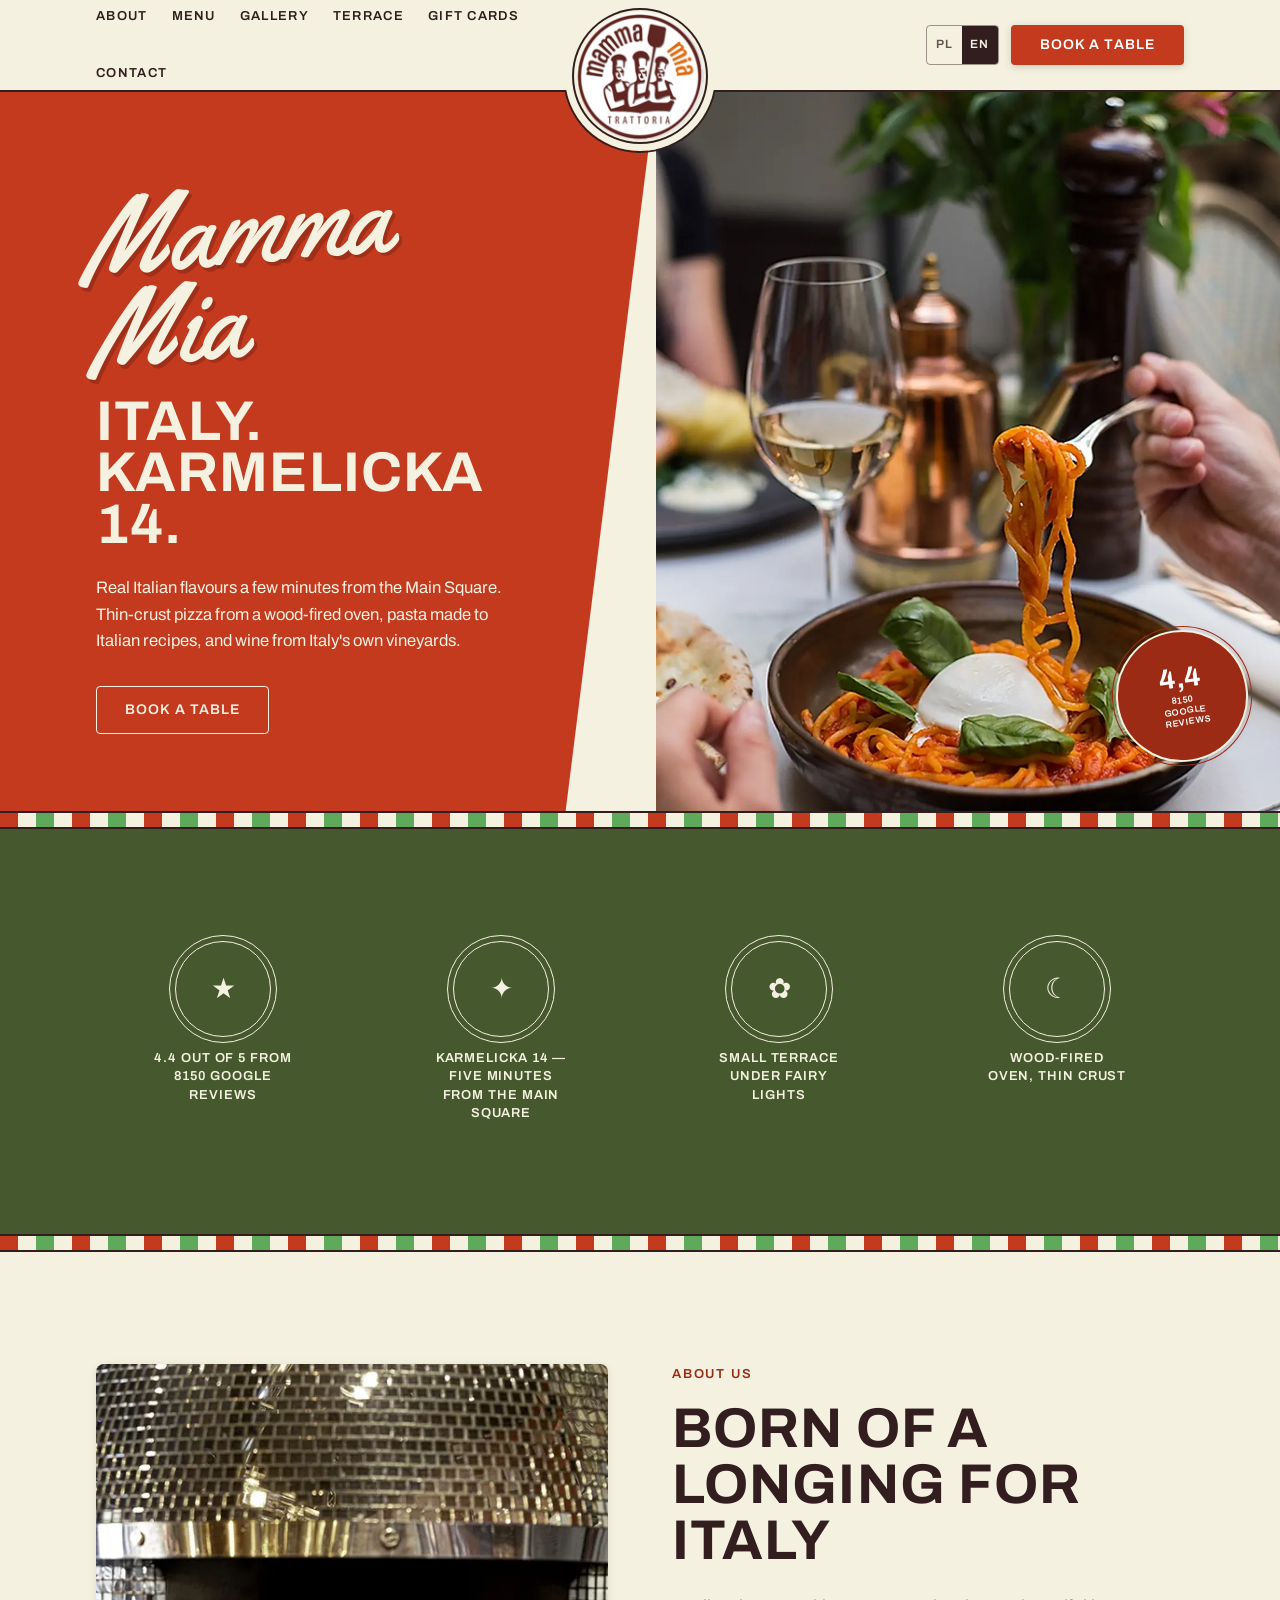
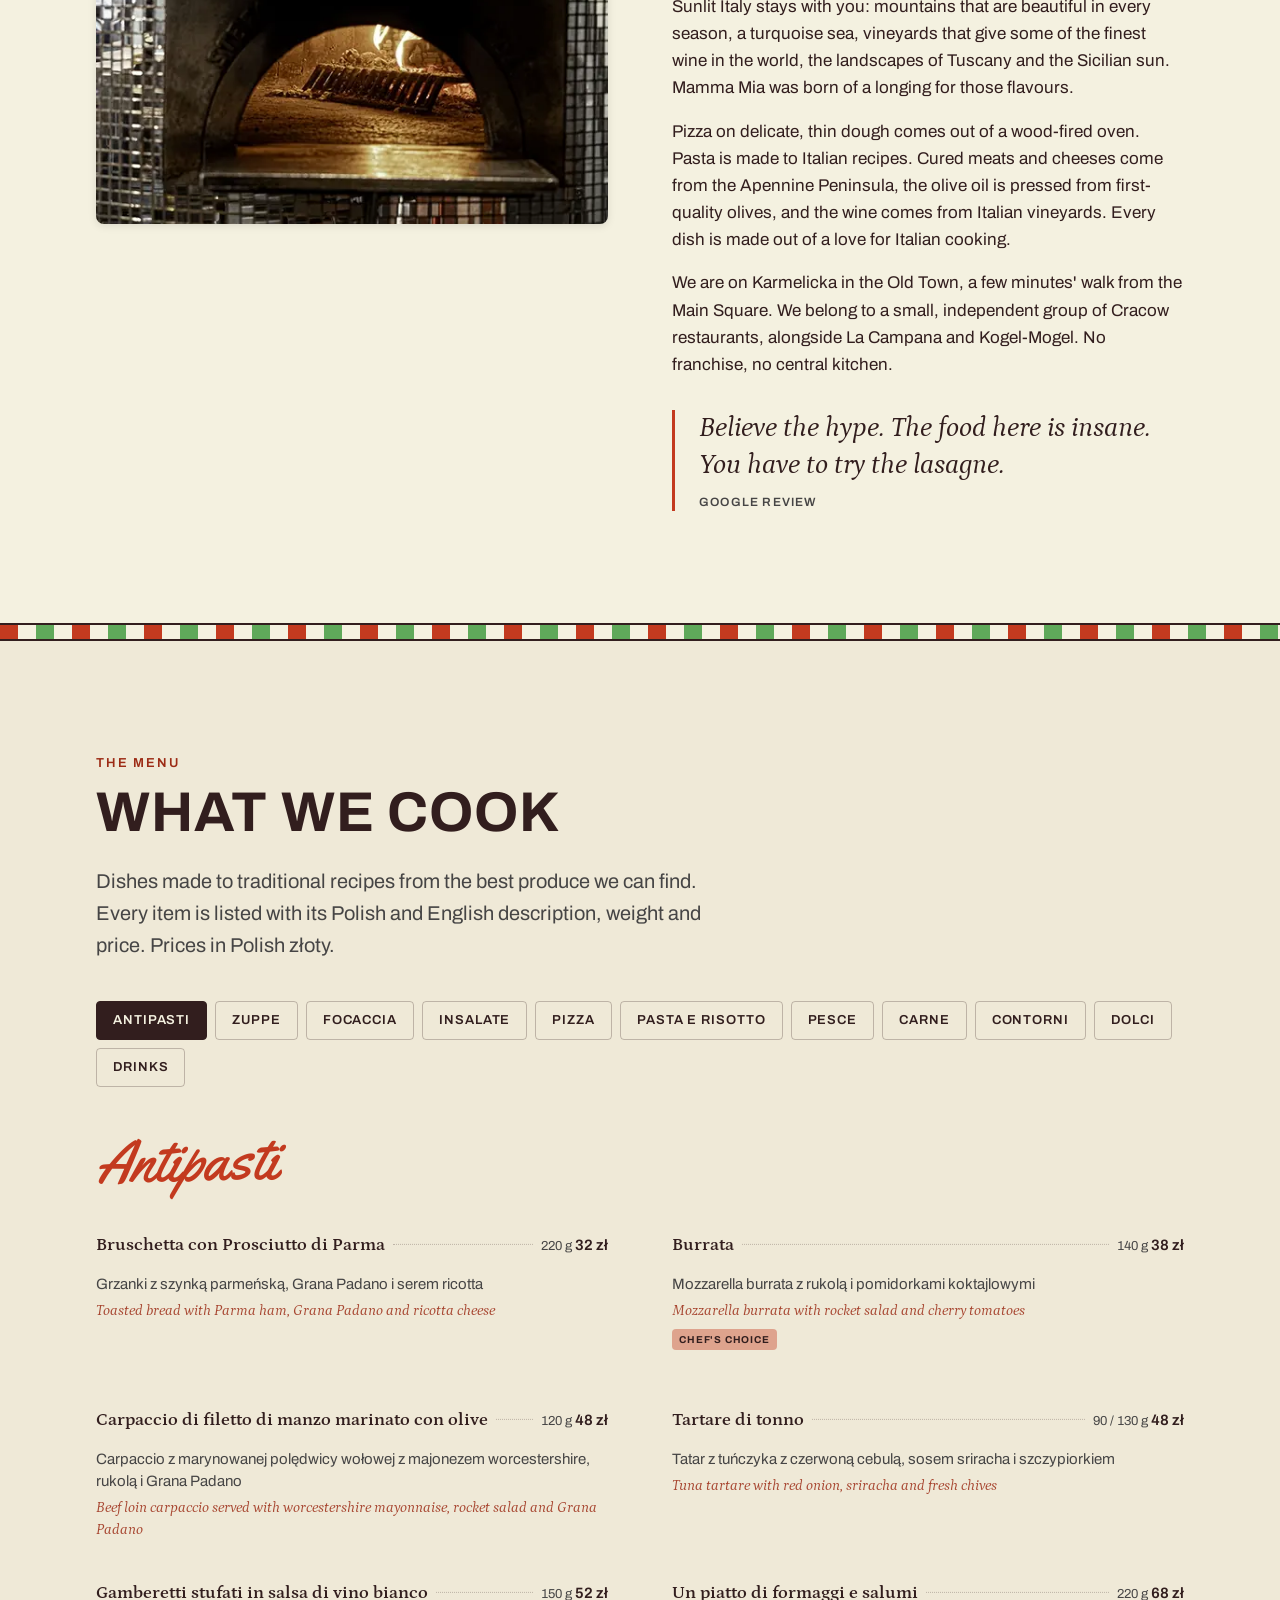
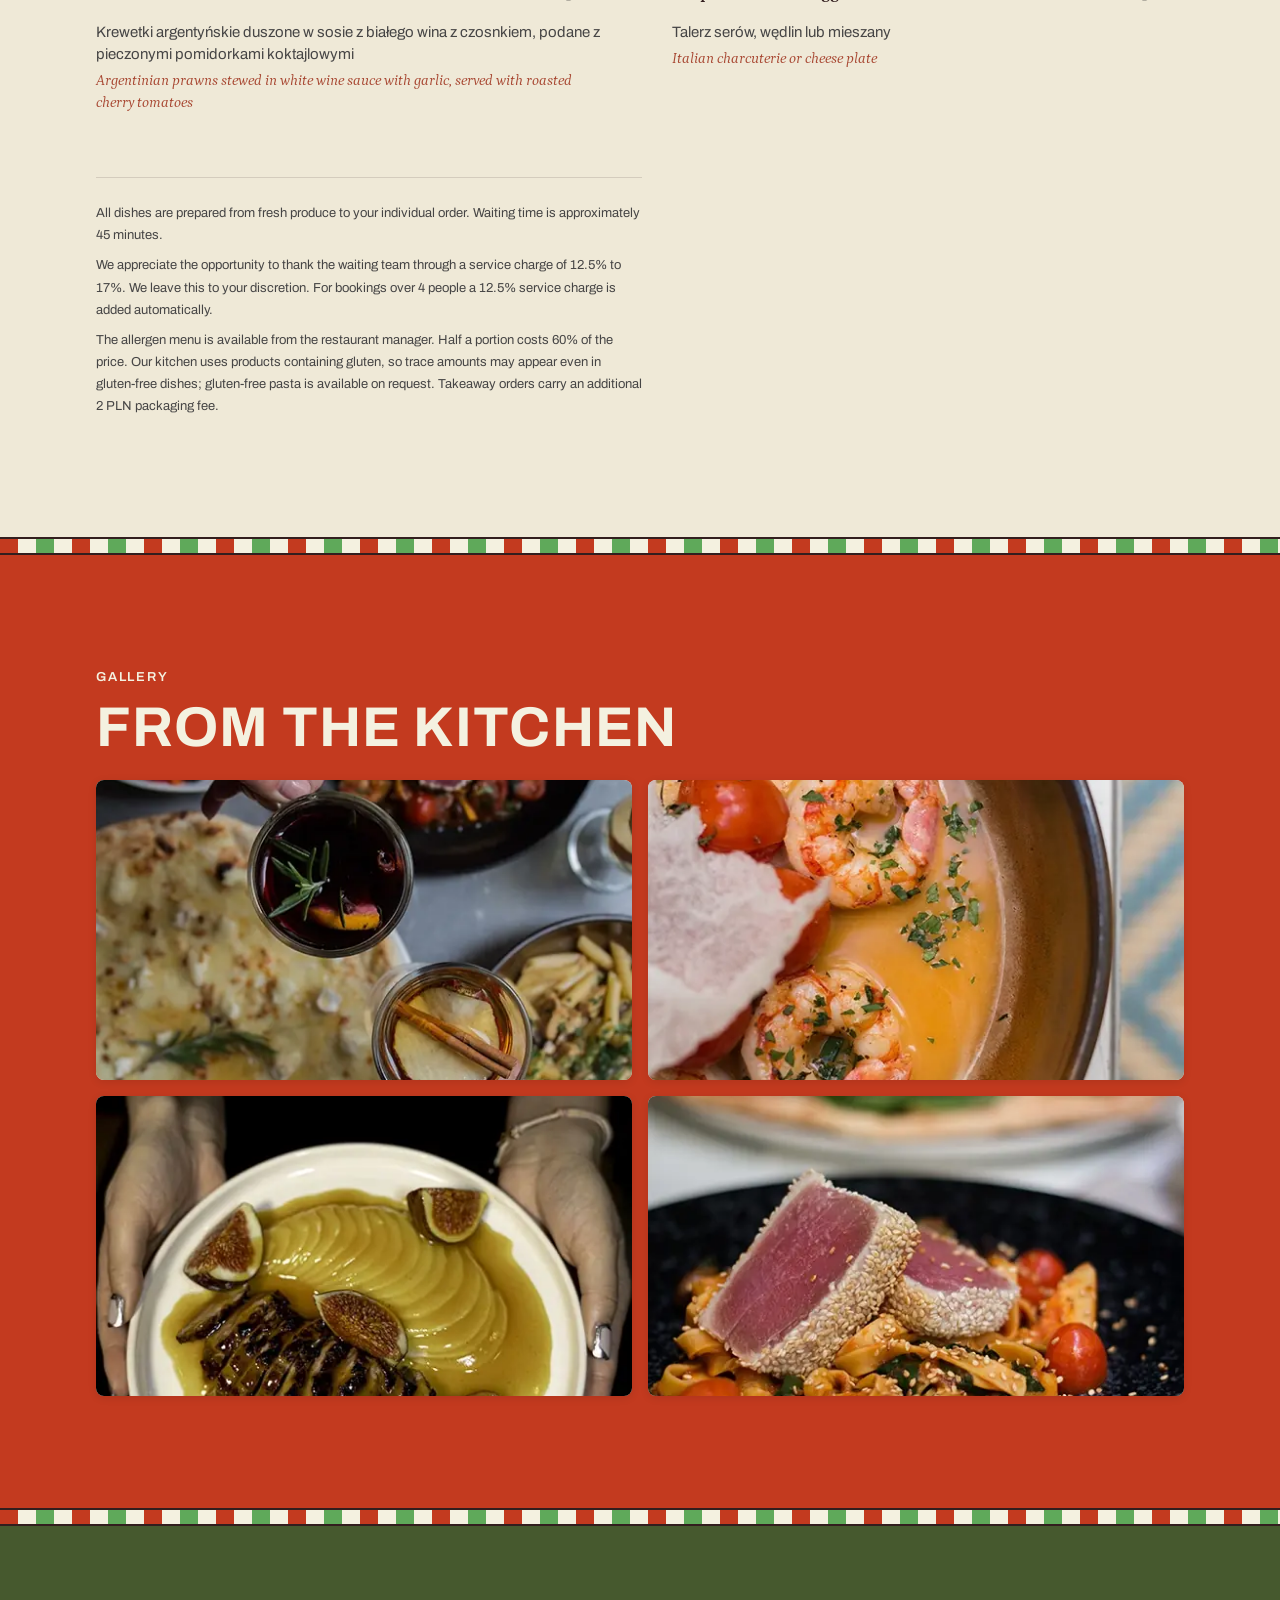
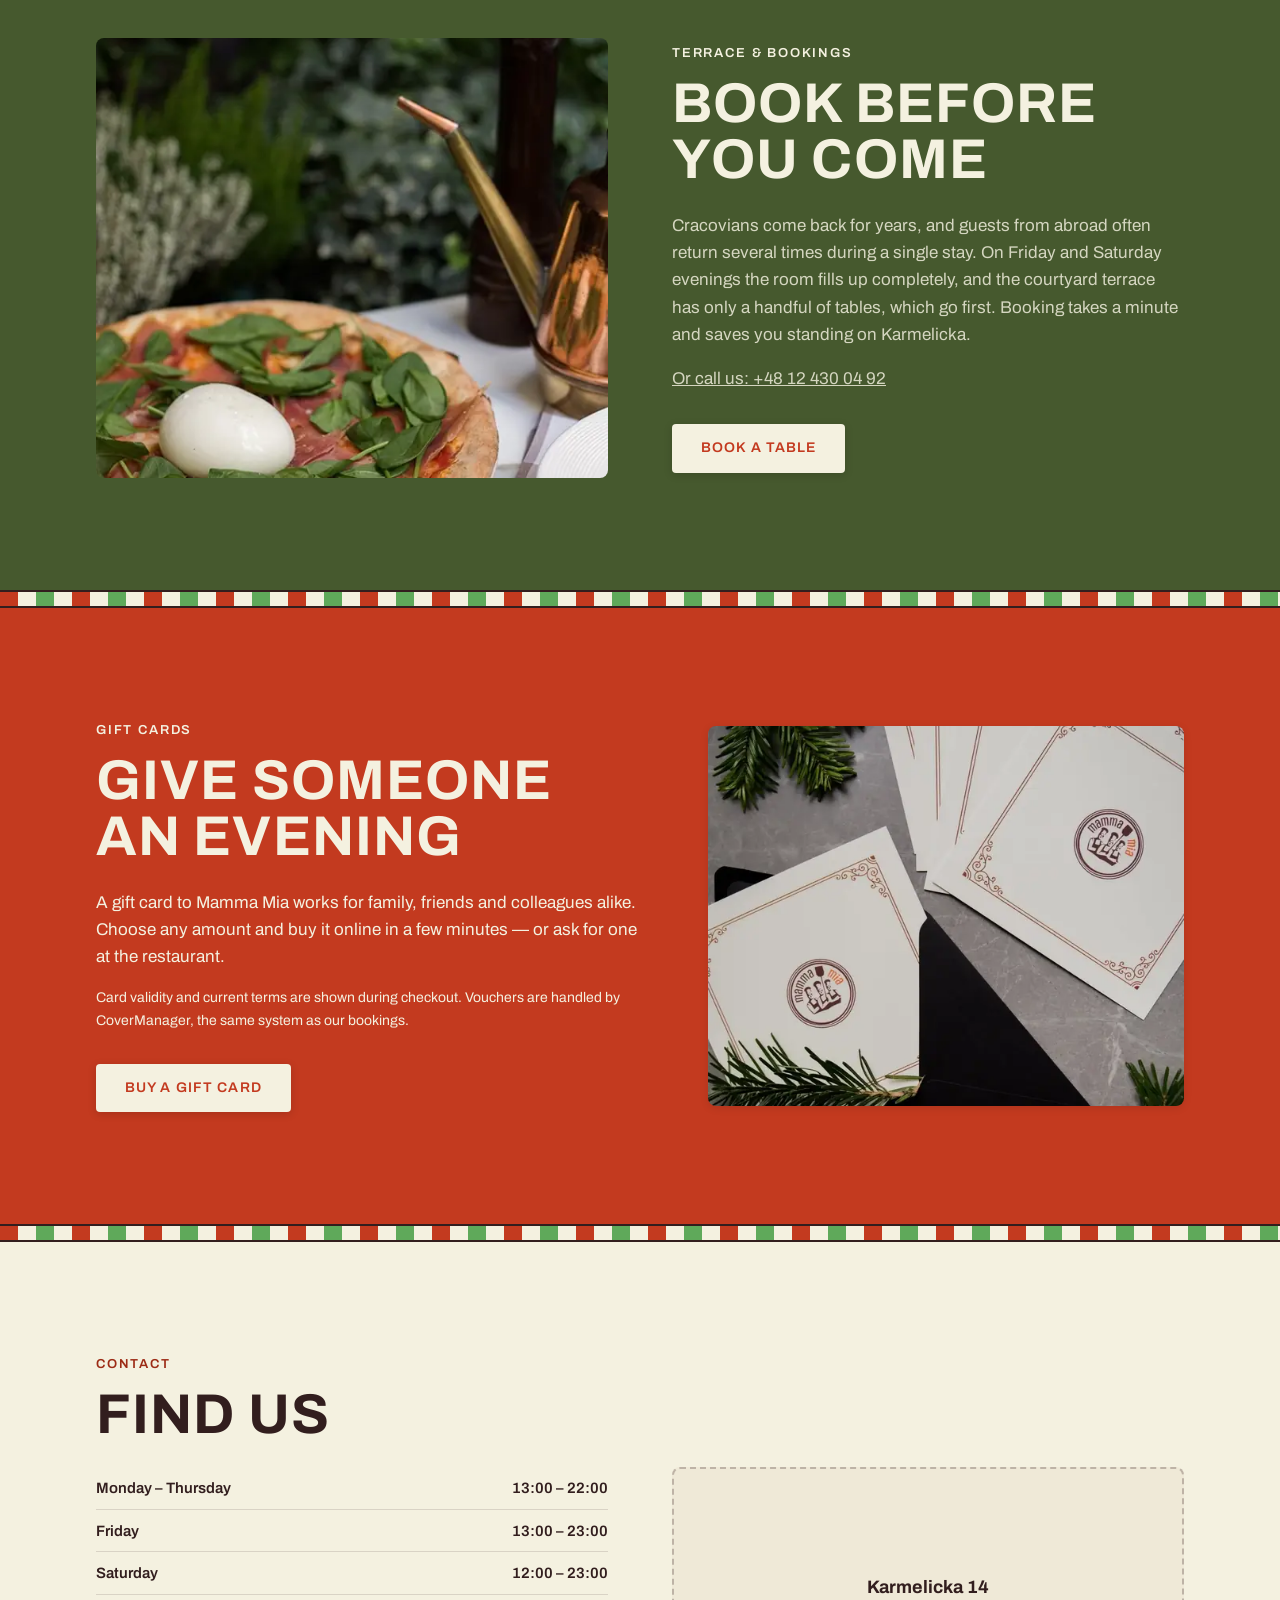
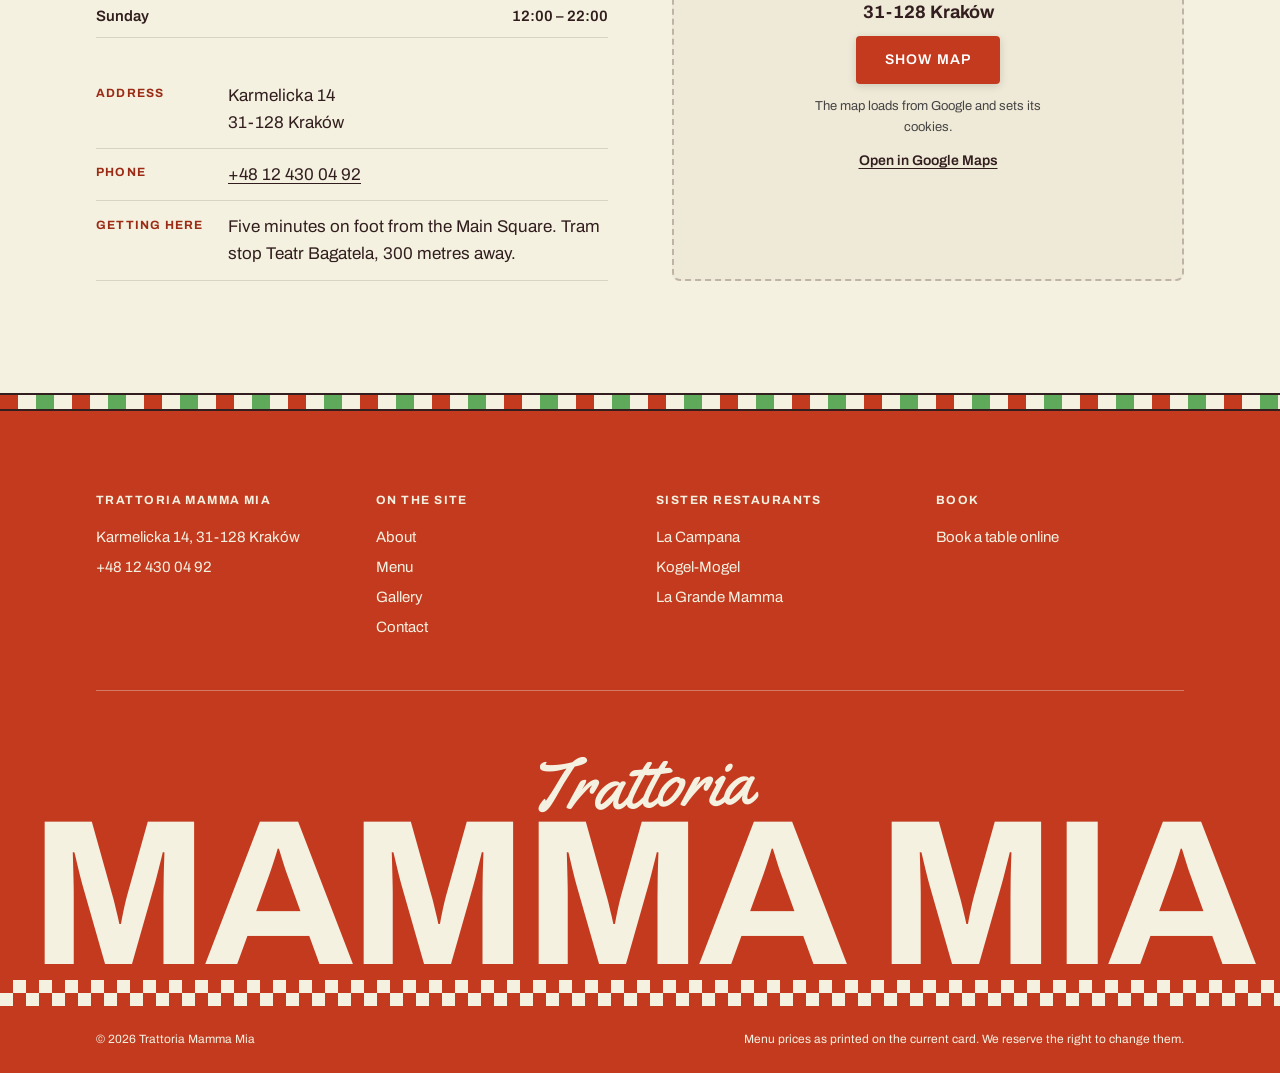
==== index.html @ 06d309ce "content: teksty o restauracji oparte na materiale klienta Klient dostarczył własny opis: tęsknota za" ====
<!DOCTYPE html>
<html lang="pl">
<head>
  <meta charset="UTF-8">
  <meta name="viewport" content="width=device-width, initial-scale=1.0">

  <title>Trattoria Mamma Mia — włoska restauracja i pizzeria, Karmelicka 14, Kraków</title>
  <!-- ==========================================================
       USUŃ PRZED WDROŻENIEM U KLIENTA
       Blokuje indeksowanie wersji demonstracyjnej. Robots.txt na
       GitHub Pages w podkatalogu jest ignorowany przez roboty, więc
       ten meta tag jest jedynym, co tu działa. Zostawiony na produkcji
       sprawi, że strona nie pojawi się w Google.
       ========================================================== -->
  <meta name="robots" content="noindex, nofollow">

  <meta name="description" content="Trattoria przy Karmelickiej 14 w Krakowie, kilka minut od Rynku. Pizza na cienkim cieście z pieca opalanego drewnem, makarony według włoskich receptur, wędliny i sery z Półwyspu Apenińskiego, wina z włoskich winnic. Menu z cenami, godziny otwarcia i rezerwacja online.">

  <meta property="og:type" content="restaurant">
  <meta property="og:title" content="Trattoria Mamma Mia — Karmelicka 14, Kraków">
  <meta property="og:description" content="Prawdziwe włoskie smaki przy Karmelickiej 14 w Krakowie. Pizza z pieca opalanego drewnem, makarony według włoskich receptur i wina z włoskich winnic.">
  <meta property="og:image" content="images/hero-stolik-1098.webp">

  <link rel="preload" as="image" href="images/hero-stolik.webp"
        imagesrcset="images/hero-stolik.webp 549w, images/hero-stolik-1098.webp 1098w"
        imagesizes="(min-width: 900px) 70vw, 100vw" fetchpriority="high">
  <meta property="og:locale" content="pl_PL">

  <link rel="icon" href="images/favicon.png" sizes="64x64">

  <!-- Kroje hostowane lokalnie (patrz sekcja 0 w style.css).
       Preload tylko dla tego, co widać od razu: Archivo niesie cały
       interfejs, Yellowtail skrypt „Mamma Mia" w hero. Petrona jest
       poniżej pierwszego ekranu, więc czeka na swoją kolej. -->
  <link rel="preload" as="font" type="font/woff2" href="fonts/archivo-wght-latin.woff2" crossorigin>
  <link rel="preload" as="font" type="font/woff2" href="fonts/archivo-wght-latin-ext.woff2" crossorigin>
  <link rel="preload" as="font" type="font/woff2" href="fonts/yellowtail-400-latin.woff2" crossorigin>

  <link rel="stylesheet" href="css/style.css?v=60">
  <script>document.documentElement.classList.add('js');</script>
</head>
<body>

  <a class="visually-hidden" href="#menu" data-en="Skip to menu">Przejdź do menu</a>
  <header class="site-header">
    <div class="container site-header__inner">

      <a class="site-header__brand" href="#gora">
        <img class="site-header__seal" src="images/logo.webp" alt="" width="264" height="264" fetchpriority="high">
        <span class="site-header__wordmark"><span class="site-header__trattoria">Trattoria</span> Mamma Mia</span>
      </a>

      <div class="site-header__lead">
        <button class="nav-toggle" type="button" aria-expanded="false" aria-controls="site-nav">
          <span class="nav-toggle__bars" aria-hidden="true"></span>
          <span class="nav-toggle__label" data-en="Menu">Nawigacja</span>
        </button>

        <nav class="site-nav" id="site-nav" aria-label="Nawigacja główna">
          <a href="#o-nas" data-en="About">O nas</a>
          <a href="#menu" data-en="Menu">Menu</a>
          <a href="#galeria" data-en="Gallery">Galeria</a>
          <a href="#taras" data-en="Terrace">Taras</a>
          <a href="#bony" data-en="Gift cards">Bony</a>
        <a href="#kontakt" data-en="Contact">Kontakt</a>
          <a class="site-nav__cta"
             href="https://www.covermanager.com/reservation/module_restaurant/restaurante-mammamia/polish"
             data-href-en="https://www.covermanager.com/reservation/module_restaurant/restaurante-mammamia/english"
             target="_blank" rel="noopener"
             data-en="Book a table">Rezerwuj stolik</a>
        </nav>

      </div>

      <span class="site-header__spacer" aria-hidden="true"></span>


      <div class="site-header__actions">
        <div class="lang-switch" role="group" aria-label="Wybór języka">
          <button type="button" data-lang="pl" aria-pressed="true">PL</button>
          <button type="button" data-lang="en" aria-pressed="false">EN</button>
        </div>
        <a class="button button--primary"
           id="rezerwacja-gora"
           href="https://www.covermanager.com/reservation/module_restaurant/restaurante-mammamia/polish"
           data-href-en="https://www.covermanager.com/reservation/module_restaurant/restaurante-mammamia/english"
           target="_blank" rel="noopener"
           data-en="Book a table">Rezerwuj stolik</a>
      </div>

    </div>
  </header>

  <main id="gora">

    <section class="hero">

      <div class="hero__wedge">
        <p class="hero__script" aria-hidden="true">Mamma Mia</p>

        <h1 class="display hero__title">
          <span data-en="Italy.">Włochy.</span>
          <span class="hero__line-2">Karmelicka 14.</span>
        </h1>

        <p class="hero__lead" data-en="Real Italian flavours a few minutes from the Main Square. Thin-crust pizza from a wood-fired oven, pasta made to Italian recipes, and wine from Italy&#x27;s own vineyards.">
          Prawdziwe włoskie smaki kilka minut od Rynku. Pizza na cienkim cieście z pieca opalanego
          drewnem, makarony według włoskich receptur i wina z malowniczych włoskich winnic.
        </p>

        <p style="margin:0">
          <a class="button button--ghost"
             href="https://www.covermanager.com/reservation/module_restaurant/restaurante-mammamia/polish"
             data-href-en="https://www.covermanager.com/reservation/module_restaurant/restaurante-mammamia/english"
             target="_blank" rel="noopener"
             data-en="Book a table">Rezerwuj stolik</a>
        </p>
      </div>

      <figure class="hero__photo">

        <!-- Kontener bohatera jest niemal pionowy, więc siedział tu wcześniej
             kadr 3:1 rozciągany przez object-fit o ponad 25%. Teraz stoi tu
             zdjęcie pionowe 549x823, którego proporcje pasują do ramki —
             przeglądarka je pomniejsza, a nie powiększa, i dlatego jest ostre.
             Wariant 1098 px (Lanczos + wyostrzenie) obsługuje ekrany gęste. -->
        <img src="images/hero-stolik.webp"
             srcset="images/hero-stolik.webp 549w, images/hero-stolik-1098.webp 1098w"
             sizes="(min-width: 900px) 70vw, 100vw"
             alt="Stolik w Trattorii Mamma Mia — makaron z burratą, kieliszek wina, miedziany dzbanek i kwiaty"
             width="1098" height="1646" fetchpriority="high">

        <p class="sticker">
          <span class="sticker__score">4,4</span>
          <span class="sticker__label" data-en="8150 Google reviews">8150 opinii Google</span>
        </p>
      </figure>

    </section>

    <div class="stripe-band" aria-hidden="true"></div>

    <section class="section section--olive">
      <div class="container">
        <ul class="stamps">
          <li class="stamp">
            <span class="stamp__ring" aria-hidden="true">★</span>
            <span class="stamp__text" data-en="4.4 out of 5 from 8150 Google reviews">4,4 na 5 z 8150 opinii Google</span>
          </li>
          <li class="stamp">
            <span class="stamp__ring" aria-hidden="true">✦</span>
            <span class="stamp__text" data-en="Karmelicka 14 — five minutes from the Main Square">Karmelicka 14 — pięć minut od Rynku</span>
          </li>
          <li class="stamp">
            <span class="stamp__ring" aria-hidden="true">✿</span>
            <span class="stamp__text" data-en="Small terrace under fairy lights">Mały taras pod lampkami</span>
          </li>
          <li class="stamp">
            <span class="stamp__ring" aria-hidden="true">☾</span>
            <span class="stamp__text" data-en="Wood-fired oven, thin crust">Piec opalany drewnem, cienkie ciasto</span>
          </li>
        </ul>
      </div>
    </section>

    <div class="stripe-band" aria-hidden="true"></div>

    <section class="section" id="o-nas">
      <div class="container about__grid">

        <div class="about__media">
          <img src="images/piec.webp"
               alt="Wyłożony mozaiką piec opalany drewnem, z ogniem widocznym w palenisku"
               width="549" height="823" loading="lazy">
        </div>

        <div class="about__body">
          <p class="section__eyebrow" data-en="About us">O nas</p>
          <h2 class="section__title" data-en="Born of a longing for Italy">Z tęsknoty za Włochami</h2>

          <p data-en="Sunlit Italy stays with you: mountains that are beautiful in every season, a turquoise sea, vineyards that give some of the finest wine in the world, the landscapes of Tuscany and the Sicilian sun. Mamma Mia was born of a longing for those flavours.">
            Słoneczna Italia zostaje w pamięci na długo: góry piękne o każdej porze roku,
            turkusowe morze, winnice dające jedne z najdoskonalszych win na świecie, krajobrazy
            Toskanii i słońce Sycylii. Z tęsknoty za tamtymi smakami zrodziła się Mamma Mia.
          </p>

          <p data-en="Pizza on delicate, thin dough comes out of a wood-fired oven. Pasta is made to Italian recipes. Cured meats and cheeses come from the Apennine Peninsula, the olive oil is pressed from first-quality olives, and the wine comes from Italian vineyards. Every dish is made out of a love for Italian cooking.">
            Pizza na delikatnym, cienkim cieście wychodzi z pieca opalanego drewnem. Makarony
            robimy według włoskich receptur. Wędliny i sery sprowadzamy z Półwyspu Apenińskiego,
            oliwę tłoczymy z oliwek pierwszej jakości, a wina pochodzą z włoskich winnic.
            Każde danie powstaje z pasji i miłości do włoskiej kuchni.
          </p>

          <p data-en="We are on Karmelicka in the Old Town, a few minutes&#x27; walk from the Main Square. We belong to a small, independent group of Cracow restaurants, alongside La Campana and Kogel-Mogel. No franchise, no central kitchen.">
            Stoimy przy Karmelickiej, na Starym Mieście, kilka minut spacerem od Rynku. Należymy
            do małej, niezależnej krakowskiej grupy restauracji — obok La Campany i Kogla-Mogla.
            Bez franczyzy i bez kuchni centralnej.
          </p>

          <blockquote class="pull-quote" data-only="pl">
            Przepyszna pizza – idealne ciasto, składniki bardzo dobrej jakości
            i fajnie skomponowane połączenia smaków.
            <footer>Opinia w Google</footer>
          </blockquote>

          <blockquote class="pull-quote" data-only="en" lang="en">
            Believe the hype. The food here is insane. You have to try the lasagne.
            <footer>Google review</footer>
          </blockquote>
        </div>

      </div>
    </section>

    <div class="stripe-band" aria-hidden="true"></div>

    <section class="section section--alt" id="menu">
      <div class="container">

        <p class="section__eyebrow" data-en="The menu">Karta</p>
        <h2 class="section__title" data-en="What we cook">Co gotujemy</h2>
        <p class="lead" style="margin-bottom:2.5rem" data-en="Dishes made to traditional recipes from the best produce we can find. Every item is listed with its Polish and English description, weight and price. Prices in Polish złoty.">
          Dania przyrządzamy według tradycyjnych przepisów, z produktów najwyższej jakości.
          Każda pozycja z opisem po polsku i angielsku, gramaturą i ceną. Ceny w złotych.
        </p>

        <ul class="menu__tabs" role="tablist">
          <li role="presentation"><button class="menu__tab" type="button" role="tab" id="tab-antipasti" aria-controls="panel-antipasti" aria-selected="false">Antipasti</button></li>
          <li role="presentation"><button class="menu__tab" type="button" role="tab" id="tab-zuppe" aria-controls="panel-zuppe" aria-selected="false">Zuppe</button></li>
          <li role="presentation"><button class="menu__tab" type="button" role="tab" id="tab-focaccia" aria-controls="panel-focaccia" aria-selected="false">Focaccia</button></li>
          <li role="presentation"><button class="menu__tab" type="button" role="tab" id="tab-insalate" aria-controls="panel-insalate" aria-selected="false">Insalate</button></li>
          <li role="presentation"><button class="menu__tab" type="button" role="tab" id="tab-pizza" aria-controls="panel-pizza" aria-selected="false">Pizza</button></li>
          <li role="presentation"><button class="menu__tab" type="button" role="tab" id="tab-pasta" aria-controls="panel-pasta" aria-selected="false">Pasta e risotto</button></li>
          <li role="presentation"><button class="menu__tab" type="button" role="tab" id="tab-pesce" aria-controls="panel-pesce" aria-selected="false">Pesce</button></li>
          <li role="presentation"><button class="menu__tab" type="button" role="tab" id="tab-carne" aria-controls="panel-carne" aria-selected="false">Carne</button></li>
          <li role="presentation"><button class="menu__tab" type="button" role="tab" id="tab-contorni" aria-controls="panel-contorni" aria-selected="false">Contorni</button></li>
          <li role="presentation"><button class="menu__tab" type="button" role="tab" id="tab-dolci" aria-controls="panel-dolci" aria-selected="false">Dolci</button></li>
          <li role="presentation"><button class="menu__tab" type="button" role="tab" id="tab-napoje" aria-controls="panel-napoje" aria-selected="false" data-en="Drinks">Napoje</button></li>
        </ul>
        <section class="menu__panel" id="panel-antipasti" role="tabpanel" aria-labelledby="tab-antipasti">
          <h3 class="menu__panel-title">Antipasti</h3>
          <ul class="dishes">
            <li class="dish">
              <p class="dish__head">
                <span class="dish__name">Bruschetta con Prosciutto di Parma</span>
                <span class="dish__leader" aria-hidden="true"></span>
                <span class="dish__meta"><span class="dish__weight">220 g</span> 32 zł</span>
              </p>
              <p class="dish__desc">Grzanki z szynką parmeńską, Grana Padano i serem ricotta</p>
              <p class="dish__desc dish__desc--en" lang="en">Toasted bread with Parma ham, Grana Padano and ricotta cheese</p>
            </li>
            <li class="dish">
              <p class="dish__head">
                <span class="dish__name">Burrata</span>
                <span class="dish__leader" aria-hidden="true"></span>
                <span class="dish__meta"><span class="dish__weight">140 g</span> 38 zł</span>
              </p>
              <p class="dish__desc">Mozzarella burrata z rukolą i pomidorkami koktajlowymi</p>
              <p class="dish__desc dish__desc--en" lang="en">Mozzarella burrata with rocket salad and cherry tomatoes</p>
               <p class="dish__tags"><span class="tag tag--chef" data-en="Chef&#x27;s choice">Polecane przez szefa</span></p>
            </li>
            <li class="dish">
              <p class="dish__head">
                <span class="dish__name">Carpaccio di filetto di manzo marinato con olive</span>
                <span class="dish__leader" aria-hidden="true"></span>
                <span class="dish__meta"><span class="dish__weight">120 g</span> 48 zł</span>
              </p>
              <p class="dish__desc">Carpaccio z marynowanej polędwicy wołowej z majonezem worcestershire, rukolą i Grana Padano</p>
              <p class="dish__desc dish__desc--en" lang="en">Beef loin carpaccio served with worcestershire mayonnaise, rocket salad and Grana Padano</p>
            </li>
            <li class="dish">
              <p class="dish__head">
                <span class="dish__name">Tartare di tonno</span>
                <span class="dish__leader" aria-hidden="true"></span>
                <span class="dish__meta"><span class="dish__weight">90 / 130 g</span> 48 zł</span>
              </p>
              <p class="dish__desc">Tatar z tuńczyka z czerwoną cebulą, sosem sriracha i szczypiorkiem</p>
              <p class="dish__desc dish__desc--en" lang="en">Tuna tartare with red onion, sriracha and fresh chives</p>
            </li>
            <li class="dish">
              <p class="dish__head">
                <span class="dish__name">Gamberetti stufati in salsa di vino bianco</span>
                <span class="dish__leader" aria-hidden="true"></span>
                <span class="dish__meta"><span class="dish__weight">150 g</span> 52 zł</span>
              </p>
              <p class="dish__desc">Krewetki argentyńskie duszone w sosie z białego wina z czosnkiem, podane z pieczonymi pomidorkami koktajlowymi</p>
              <p class="dish__desc dish__desc--en" lang="en">Argentinian prawns stewed in white wine sauce with garlic, served with roasted cherry tomatoes</p>
            </li>
            <li class="dish">
              <p class="dish__head">
                <span class="dish__name">Un piatto di formaggi e salumi</span>
                <span class="dish__leader" aria-hidden="true"></span>
                <span class="dish__meta"><span class="dish__weight">220 g</span> 68 zł</span>
              </p>
              <p class="dish__desc">Talerz serów, wędlin lub mieszany</p>
              <p class="dish__desc dish__desc--en" lang="en">Italian charcuterie or cheese plate</p>
            </li>
          </ul>
        </section>
        <section class="menu__panel" id="panel-zuppe" role="tabpanel" aria-labelledby="tab-zuppe">
          <h3 class="menu__panel-title">Zuppe</h3>
          <ul class="dishes">
            <li class="dish">
              <p class="dish__head">
                <span class="dish__name">Krem pomidorowy</span>
                <span class="dish__leader" aria-hidden="true"></span>
                <span class="dish__meta"><span class="dish__weight">250 g</span> 26 zł</span>
              </p>
              <p class="dish__desc">Krem pomidorowo-paprykowy z mozzarellą i pesto bazyliowym</p>
              <p class="dish__desc dish__desc--en" lang="en">Tomato and bell pepper cream soup with mozzarella and basil pesto</p>
               <p class="dish__tags"><span class="tag" data-en="Vegetarian">Wegetariańskie</span></p>
            </li>
            <li class="dish">
              <p class="dish__head">
                <span class="dish__name">Zuppa di zucca</span>
                <span class="dish__leader" aria-hidden="true"></span>
                <span class="dish__meta"><span class="dish__weight">250 g</span> 26 zł</span>
              </p>
              <p class="dish__desc">Zupa dyniowa, płatki migdałów</p>
              <p class="dish__desc dish__desc--en" lang="en">Pumpkin soup, almond flakes</p>
               <p class="dish__tags"><span class="tag" data-en="Vegetarian">Wegetariańskie</span></p>
            </li>
          </ul>
        </section>
        <section class="menu__panel" id="panel-focaccia" role="tabpanel" aria-labelledby="tab-focaccia">
          <h3 class="menu__panel-title">Focaccia</h3>
          <ul class="dishes">
            <li class="dish">
              <p class="dish__head">
                <span class="dish__name">Focaccia con rosmarino</span>
                <span class="dish__leader" aria-hidden="true"></span>
                <span class="dish__meta"><span class="dish__weight">130 g</span> 26 zł</span>
              </p>
              <p class="dish__desc">Podpłomyk z rozmarynem</p>
              <p class="dish__desc dish__desc--en" lang="en">Focaccia with rosemary</p>
               <p class="dish__tags"><span class="tag" data-en="Vegetarian">Wegetariańskie</span></p>
            </li>
            <li class="dish">
              <p class="dish__head">
                <span class="dish__name">Focaccia con aglio</span>
                <span class="dish__leader" aria-hidden="true"></span>
                <span class="dish__meta"><span class="dish__weight">130 g</span> 26 zł</span>
              </p>
              <p class="dish__desc">Podpłomyk z czosnkiem</p>
              <p class="dish__desc dish__desc--en" lang="en">Focaccia with garlic</p>
               <p class="dish__tags"><span class="tag" data-en="Vegetarian">Wegetariańskie</span></p>
            </li>
            <li class="dish">
              <p class="dish__head">
                <span class="dish__name">Sosy</span>
                <span class="dish__leader" aria-hidden="true"></span>
              </p>
              <p class="dish__desc">Czosnkowy, pomidorowy</p>
              <p class="dish__desc dish__desc--en" lang="en">Garlic, tomato</p>
            </li>
          </ul>
        </section>
        <section class="menu__panel" id="panel-insalate" role="tabpanel" aria-labelledby="tab-insalate">
          <h3 class="menu__panel-title">Insalate</h3>
          <ul class="dishes">
            <li class="dish">
              <p class="dish__head">
                <span class="dish__name">Insalata di pollo</span>
                <span class="dish__leader" aria-hidden="true"></span>
                <span class="dish__meta"><span class="dish__weight">360 g</span> 48 zł</span>
              </p>
              <p class="dish__desc">Kompozycja sałat, pierś z kurczaka pieczona w przyprawach, pomidorki koktajlowe, rukola, pomidory, ogórek, migdały</p>
              <p class="dish__desc dish__desc--en" lang="en">Salad composition, chicken breast baked in herbs, cherry tomatoes, rocket salad, tomatoes, cucumber, almond flakes</p>
            </li>
            <li class="dish">
              <p class="dish__head">
                <span class="dish__name">Insalata di formaggio di capra</span>
                <span class="dish__leader" aria-hidden="true"></span>
                <span class="dish__meta"><span class="dish__weight">320 g</span> 48 zł</span>
              </p>
              <p class="dish__desc">Grillowany kozi ser, sałata rzymska, orzechy włoskie, gruszka, winogrona</p>
              <p class="dish__desc dish__desc--en" lang="en">Grilled goat cheese, romaine lettuce, walnuts, pear, grapes</p>
               <p class="dish__tags"><span class="tag" data-en="Vegetarian">Wegetariańskie</span></p>
            </li>
          </ul>
        </section>
        <section class="menu__panel" id="panel-pizza" role="tabpanel" aria-labelledby="tab-pizza">
          <h3 class="menu__panel-title">Pizza</h3>
          <ul class="dishes">
            <li class="dish">
              <p class="dish__head">
                <span class="dish__name">Margherita</span>
                <span class="dish__leader" aria-hidden="true"></span>
                <span class="dish__meta"><span class="dish__weight">300 g</span> 38 zł</span>
              </p>
              <p class="dish__desc">Sos pomidorowy, mozzarella Fior di Latte</p>
              <p class="dish__desc dish__desc--en" lang="en">Tomato sauce, mozzarella Fior di Latte</p>
               <p class="dish__tags"><span class="tag" data-en="Vegetarian">Wegetariańskie</span></p>
            </li>
            <li class="dish">
              <p class="dish__head">
                <span class="dish__name">Capricciosa</span>
                <span class="dish__leader" aria-hidden="true"></span>
                <span class="dish__meta"><span class="dish__weight">420 g</span> 42 zł</span>
              </p>
              <p class="dish__desc">Sos pomidorowy, mozzarella Fior di Latte, szynka Cotto, pieczarki portobello</p>
              <p class="dish__desc dish__desc--en" lang="en">Tomato sauce, mozzarella Fior di Latte, Cotto ham, portobello mushrooms</p>
            </li>
            <li class="dish">
              <p class="dish__head">
                <span class="dish__name">Zucca</span>
                <span class="dish__leader" aria-hidden="true"></span>
                <span class="dish__meta"><span class="dish__weight">250 g</span> 46 zł</span>
              </p>
              <p class="dish__desc">Sos pomidorowy, Fior di Latte, ricotta, salsiccia, pieczona dynia, rukola, pestki dyni</p>
              <p class="dish__desc dish__desc--en" lang="en">Tomato sauce, Fior di Latte, ricotta, salsiccia, roasted pumpkin, arugula, pumpkin seeds</p>
               <p class="dish__tags"><span class="tag tag--chef" data-en="Chef&#x27;s choice">Polecane przez szefa</span></p>
            </li>
            <li class="dish">
              <p class="dish__head">
                <span class="dish__name">Spinaci</span>
                <span class="dish__leader" aria-hidden="true"></span>
                <span class="dish__meta"><span class="dish__weight">400 g</span> 42 zł</span>
              </p>
              <p class="dish__desc">Sos pomidorowy, mozzarella Fior di Latte, szpinak, czosnek, ricotta</p>
              <p class="dish__desc dish__desc--en" lang="en">Tomato sauce, mozzarella Fior di Latte, spinach, garlic, ricotta</p>
               <p class="dish__tags"><span class="tag" data-en="Vegetarian">Wegetariańskie</span></p>
            </li>
            <li class="dish">
              <p class="dish__head">
                <span class="dish__name">Salame</span>
                <span class="dish__leader" aria-hidden="true"></span>
                <span class="dish__meta"><span class="dish__weight">390 g</span> 44 zł</span>
              </p>
              <p class="dish__desc">Sos pomidorowy, mozzarella Fior di Latte, salami Napoli, oliwki zielone</p>
              <p class="dish__desc dish__desc--en" lang="en">Tomato sauce, mozzarella Fior di Latte, salami Napoli, green olives</p>
            </li>
            <li class="dish">
              <p class="dish__head">
                <span class="dish__name">Salame piccante</span>
                <span class="dish__leader" aria-hidden="true"></span>
                <span class="dish__meta"><span class="dish__weight">410 g</span> 44 zł</span>
              </p>
              <p class="dish__desc">Sos pomidorowy, mozzarella Fior di Latte, salami spianate, grillowane warzywa: papryka, cukinia, bakłażan, czerwona cebula</p>
              <p class="dish__desc dish__desc--en" lang="en">Tomato sauce, mozzarella Fior di Latte, salami spianate, grilled vegetables: pepper, zucchini, eggplant, red onion</p>
               <p class="dish__tags"><span class="tag tag--chef" data-en="Chef&#x27;s choice">Polecane przez szefa</span><span class="tag tag--spicy" data-en="Spicy">Pikantne</span></p>
            </li>
            <li class="dish">
              <p class="dish__head">
                <span class="dish__name">Quattro Formaggi</span>
                <span class="dish__leader" aria-hidden="true"></span>
                <span class="dish__meta"><span class="dish__weight">350 g</span> 44 zł</span>
              </p>
              <p class="dish__desc">Mozzarella Fior di Latte, gorgonzola, kozi ser dojrzewający, ser ricotta</p>
              <p class="dish__desc dish__desc--en" lang="en">Mozzarella Fior di Latte, gorgonzola, aged goat cheese, ricotta cheese</p>
               <p class="dish__tags"><span class="tag" data-en="Vegetarian">Wegetariańskie</span></p>
            </li>
            <li class="dish">
              <p class="dish__head">
                <span class="dish__name">Mamma Mia</span>
                <span class="dish__leader" aria-hidden="true"></span>
                <span class="dish__meta"><span class="dish__weight">275 g</span> 42 zł</span>
              </p>
              <p class="dish__desc">Mozzarella Fior di Latte, kozi ser, orzeszki piniowe, miód</p>
              <p class="dish__desc dish__desc--en" lang="en">Mozzarella Fior di Latte, goat cheese, pine nuts, honey</p>
               <p class="dish__tags"><span class="tag" data-en="Vegetarian">Wegetariańskie</span></p>
            </li>
            <li class="dish">
              <p class="dish__head">
                <span class="dish__name">Parma</span>
                <span class="dish__leader" aria-hidden="true"></span>
                <span class="dish__meta"><span class="dish__weight">350 g</span> 48 zł</span>
              </p>
              <p class="dish__desc">Sos pomidorowy, mozzarella Fior di Latte, szynka parmeńska, rukola</p>
              <p class="dish__desc dish__desc--en" lang="en">Tomato sauce, mozzarella Fior di Latte, Parma ham, rocket salad</p>
            </li>
            <li class="dish">
              <p class="dish__head">
                <span class="dish__name">Diavola</span>
                <span class="dish__leader" aria-hidden="true"></span>
                <span class="dish__meta"><span class="dish__weight">360 g</span> 44 zł</span>
              </p>
              <p class="dish__desc">Sos pomidorowy, mozzarella Fior di Latte, salami spianate, papryczka jalapeño, peperoncino</p>
              <p class="dish__desc dish__desc--en" lang="en">Tomato sauce, mozzarella Fior di Latte, salami spianate, jalapeño, peperoncino pepper</p>
               <p class="dish__tags"><span class="tag tag--spicy" data-en="Spicy">Pikantne</span></p>
            </li>
            <li class="dish">
              <p class="dish__head">
                <span class="dish__name">Parma e Burrata</span>
                <span class="dish__leader" aria-hidden="true"></span>
                <span class="dish__meta"><span class="dish__weight">450 g</span> 54 zł</span>
              </p>
              <p class="dish__desc">Sos pomidorowy, mozzarella Fior di Latte, mozzarella burrata, szynka parmeńska, szpinak baby</p>
              <p class="dish__desc dish__desc--en" lang="en">Tomato sauce, mozzarella Fior di Latte, mozzarella burrata, Parma ham, baby spinach</p>
            </li>
          </ul>
        </section>
        <section class="menu__panel" id="panel-pasta" role="tabpanel" aria-labelledby="tab-pasta">
          <h3 class="menu__panel-title">Pasta e risotto</h3>
          <ul class="dishes">
            <li class="dish">
              <p class="dish__head">
                <span class="dish__name">Tagliatelle alla primavera</span>
                <span class="dish__leader" aria-hidden="true"></span>
                <span class="dish__meta"><span class="dish__weight">390 g</span> 42 zł</span>
              </p>
              <p class="dish__desc">Tagliatelle w sosie śmietanowym z zielonymi warzywami i Grana Padano</p>
              <p class="dish__desc dish__desc--en" lang="en">Tagliatelle in a creamy sauce with green vegetables and Grana Padano</p>
               <p class="dish__tags"><span class="tag" data-en="Vegetarian">Wegetariańskie</span></p>
            </li>
            <li class="dish">
              <p class="dish__head">
                <span class="dish__name">Spaghetti alla carbonara</span>
                <span class="dish__leader" aria-hidden="true"></span>
                <span class="dish__meta"><span class="dish__weight">365 g</span> 44 zł</span>
              </p>
              <p class="dish__desc">Spaghetti w sosie serowo-śmietanowym z żółtkiem, Grana Padano i guanciale</p>
              <p class="dish__desc dish__desc--en" lang="en">Spaghetti in cheese and cream sauce with egg yolk, Grana Padano and guanciale</p>
            </li>
            <li class="dish">
              <p class="dish__head">
                <span class="dish__name">Pappardelle con pollo e funghi</span>
                <span class="dish__leader" aria-hidden="true"></span>
                <span class="dish__meta"><span class="dish__weight">330 g</span> 46 zł</span>
              </p>
              <p class="dish__desc">Pappardelle w sosie śmietanowym z kurczakiem, grzybami i natką pietruszki</p>
              <p class="dish__desc dish__desc--en" lang="en">Pappardelle in cream sauce with chicken, mushrooms and parsley</p>
            </li>
            <li class="dish">
              <p class="dish__head">
                <span class="dish__name">Spaghetti al pomodoro con burrata</span>
                <span class="dish__leader" aria-hidden="true"></span>
                <span class="dish__meta"><span class="dish__weight">330 g</span> 48 zł</span>
              </p>
              <p class="dish__desc">Spaghetti w sosie pomidorowym z burratą</p>
              <p class="dish__desc dish__desc--en" lang="en">Spaghetti in tomato sauce with burrata</p>
               <p class="dish__tags"><span class="tag" data-en="Vegetarian">Wegetariańskie</span></p>
            </li>
            <li class="dish">
              <p class="dish__head">
                <span class="dish__name">Pappardelle con manzo e pomodoro</span>
                <span class="dish__leader" aria-hidden="true"></span>
                <span class="dish__meta"><span class="dish__weight">270 g</span> 56 zł</span>
              </p>
              <p class="dish__desc">Pappardelle z polędwicą w sosie śmietanowo-pomidorowym z czosnkiem, chilli, tymiankiem i natką pietruszki</p>
              <p class="dish__desc dish__desc--en" lang="en">Pappardelle with beef loin in tomato and cream sauce with garlic, chilli pepper, thyme and parsley</p>
               <p class="dish__tags"><span class="tag tag--chef" data-en="Chef&#x27;s choice">Polecane przez szefa</span><span class="tag tag--spicy" data-en="Spicy">Pikantne</span></p>
            </li>
            <li class="dish">
              <p class="dish__head">
                <span class="dish__name">Tagliolini con gamberetti e spinaci</span>
                <span class="dish__leader" aria-hidden="true"></span>
                <span class="dish__meta"><span class="dish__weight">360 g</span> 56 zł</span>
              </p>
              <p class="dish__desc">Tagliolini w sosie z białego wina z krewetkami, szpinakiem i czosnkiem</p>
              <p class="dish__desc dish__desc--en" lang="en">Tagliolini in white wine sauce with prawns, spinach and garlic</p>
            </li>
            <li class="dish">
              <p class="dish__head">
                <span class="dish__name">Lasagne al ragù</span>
                <span class="dish__leader" aria-hidden="true"></span>
                <span class="dish__meta"><span class="dish__weight">340 g</span> 49 zł</span>
              </p>
              <p class="dish__desc">Lazania mięsna z pieca podawana z lekko pikantnym sosem ze świeżych pomidorów, zapiekana z Grana Padano</p>
              <p class="dish__desc dish__desc--en" lang="en">Oven-baked lasagna with meat, slightly spicy fresh tomato sauce and Grana Padano cheese</p>
               <p class="dish__tags"><span class="tag tag--spicy" data-en="Spicy">Pikantne</span></p>
            </li>
            <li class="dish">
              <p class="dish__head">
                <span class="dish__name">Risotto con gamberetti</span>
                <span class="dish__leader" aria-hidden="true"></span>
                <span class="dish__meta"><span class="dish__weight">340 g</span> 56 zł</span>
              </p>
              <p class="dish__desc">Risotto z krewetkami w pikantnym sosie pomidorowo-śmietanowym z natką pietruszki</p>
              <p class="dish__desc dish__desc--en" lang="en">Risotto with prawns in a spicy tomato and cream sauce with parsley</p>
               <p class="dish__tags"><span class="tag tag--spicy" data-en="Spicy">Pikantne</span><span class="tag" data-en="Gluten-free">Bezglutenowe</span></p>
            </li>
            <li class="dish">
              <p class="dish__head">
                <span class="dish__name">Ravioli con spinaci e ricotta</span>
                <span class="dish__leader" aria-hidden="true"></span>
                <span class="dish__meta"><span class="dish__weight">200 g</span> 44 zł</span>
              </p>
              <p class="dish__desc">Ravioli ze szpinakiem i ricottą podawane z sosem maślano-szałwiowym</p>
              <p class="dish__desc dish__desc--en" lang="en">Ravioli with spinach and ricotta served with butter and sage sauce</p>
               <p class="dish__tags"><span class="tag" data-en="Vegetarian">Wegetariańskie</span></p>
            </li>
            <li class="dish">
              <p class="dish__head">
                <span class="dish__name">Tagliatelle con salmone</span>
                <span class="dish__leader" aria-hidden="true"></span>
                <span class="dish__meta"><span class="dish__weight">340 g</span> 52 zł</span>
              </p>
              <p class="dish__desc">Tagliatelle z kawałkami łososia, groszkiem cukrowym i suszonymi pomidorami w sosie z mascarpone z natką pietruszki</p>
              <p class="dish__desc dish__desc--en" lang="en">Tagliatelle with salmon, sugar peas and dried tomatoes in a mascarpone sauce with parsley</p>
            </li>
          </ul>
        </section>
        <section class="menu__panel" id="panel-pesce" role="tabpanel" aria-labelledby="tab-pesce">
          <h3 class="menu__panel-title">Pesce</h3>
          <ul class="dishes">
            <li class="dish">
              <p class="dish__head">
                <span class="dish__name">Salmone con spinaci</span>
                <span class="dish__leader" aria-hidden="true"></span>
                <span class="dish__meta"><span class="dish__weight">150 / 290 g</span> 64 zł</span>
              </p>
              <p class="dish__desc">Łosoś z duszonym szpinakiem, czosnkiem, ziemniakiem ogniskowym i sosem winno-maślanym</p>
              <p class="dish__desc dish__desc--en" lang="en">Salmon with stewed spinach, garlic, roasted potatoes and wine butter sauce</p>
               <p class="dish__tags"><span class="tag" data-en="Gluten-free">Bezglutenowe</span></p>
            </li>
            <li class="dish">
              <p class="dish__head">
                <span class="dish__name">Bistecca di tonno alla griglia</span>
                <span class="dish__leader" aria-hidden="true"></span>
                <span class="dish__meta"><span class="dish__weight">140 / 380 g</span> 74 zł</span>
              </p>
              <p class="dish__desc">Grillowany stek z tuńczyka z białym sezamem, serwowany na makaronie z czarnymi oliwkami, kaparami, anchois i karczochami w sosie pomidorowo-ostrygowym</p>
              <p class="dish__desc dish__desc--en" lang="en">Grilled tuna steak with white sesame served on pasta with black olives, capers, anchovies and artichokes in tomato and oyster sauce</p>
               <p class="dish__tags"><span class="tag tag--chef" data-en="Chef&#x27;s choice">Polecane przez szefa</span></p>
            </li>
          </ul>
        </section>
        <section class="menu__panel" id="panel-carne" role="tabpanel" aria-labelledby="tab-carne">
          <h3 class="menu__panel-title">Carne</h3>
          <ul class="dishes">
            <li class="dish">
              <p class="dish__head">
                <span class="dish__name">Petto d&#x27;anatra arrosto in salsa</span>
                <span class="dish__leader" aria-hidden="true"></span>
                <span class="dish__meta"><span class="dish__weight">200 / 430 g</span> 68 zł</span>
              </p>
              <p class="dish__desc">Pieczona pierś z kaczki sous vide w sosie miodowo-pomarańczowym z kawałkami świeżej gruszki i figi, serwowana z gnocchi</p>
              <p class="dish__desc dish__desc--en" lang="en">Baked duck breast sous vide in honey and orange sauce with fresh pear and fig, served with gnocchi</p>
               <p class="dish__tags"><span class="tag tag--chef" data-en="Chef&#x27;s choice">Polecane przez szefa</span></p>
            </li>
            <li class="dish">
              <p class="dish__head">
                <span class="dish__name">Saltimbocca</span>
                <span class="dish__leader" aria-hidden="true"></span>
                <span class="dish__meta"><span class="dish__weight">150 / 255 g</span> 74 zł</span>
              </p>
              <p class="dish__desc">Kotleciki cielęce duszone w białym winie z szałwią, szynką parmeńską i groszkiem cukrowym, serwowane z gnocchi</p>
              <p class="dish__desc dish__desc--en" lang="en">Veal chops stewed in white wine with sage, Parma ham and snap peas, served with gnocchi</p>
            </li>
            <li class="dish">
              <p class="dish__head">
                <span class="dish__name">Filetto di manzo alla griglia</span>
                <span class="dish__leader" aria-hidden="true"></span>
                <span class="dish__meta"><span class="dish__weight">180 / 270 g</span> 86 zł</span>
              </p>
              <p class="dish__desc">Sezonowana polędwica wołowa z grilla, ziemniaki z rozmarynem, sos z zielonego pieprzu, szpinak</p>
              <p class="dish__desc dish__desc--en" lang="en">Grilled beef loin served with green pepper sauce, rosemary potatoes and spinach</p>
               <p class="dish__tags"><span class="tag" data-en="Gluten-free">Bezglutenowe</span></p>
            </li>
          </ul>
        </section>
        <section class="menu__panel" id="panel-contorni" role="tabpanel" aria-labelledby="tab-contorni">
          <h3 class="menu__panel-title">Contorni</h3>
          <ul class="dishes">
            <li class="dish">
              <p class="dish__head">
                <span class="dish__name">Patate al forno con rosmarino</span>
                <span class="dish__leader" aria-hidden="true"></span>
                <span class="dish__meta"><span class="dish__weight">180 g</span> 16 zł</span>
              </p>
              <p class="dish__desc">Ziemniaki pieczone z rozmarynem</p>
              <p class="dish__desc dish__desc--en" lang="en">Baked potatoes with rosemary</p>
               <p class="dish__tags"><span class="tag" data-en="Gluten-free">Bezglutenowe</span><span class="tag" data-en="Vegetarian">Wegetariańskie</span></p>
            </li>
            <li class="dish">
              <p class="dish__head">
                <span class="dish__name">Insalata mista</span>
                <span class="dish__leader" aria-hidden="true"></span>
                <span class="dish__meta"><span class="dish__weight">130 g</span> 16 zł</span>
              </p>
              <p class="dish__desc">Sałata dębowa, pomidorki koktajlowe, oliwki, rukola</p>
              <p class="dish__desc dish__desc--en" lang="en">Oak leaf lettuce, cherry tomatoes, olives, arugula</p>
               <p class="dish__tags"><span class="tag" data-en="Gluten-free">Bezglutenowe</span><span class="tag" data-en="Vegetarian">Wegetariańskie</span></p>
            </li>
            <li class="dish">
              <p class="dish__head">
                <span class="dish__name">Spinaci con aglio</span>
                <span class="dish__leader" aria-hidden="true"></span>
                <span class="dish__meta"><span class="dish__weight">120 g</span> 16 zł</span>
              </p>
              <p class="dish__desc">Świeży szpinak duszony z czosnkiem</p>
              <p class="dish__desc dish__desc--en" lang="en">Spinach stewed with garlic</p>
               <p class="dish__tags"><span class="tag" data-en="Gluten-free">Bezglutenowe</span></p>
            </li>
            <li class="dish">
              <p class="dish__head">
                <span class="dish__name">Gnocchi</span>
                <span class="dish__leader" aria-hidden="true"></span>
                <span class="dish__meta"><span class="dish__weight">180 g</span> 16 zł</span>
              </p>
               <p class="dish__tags"><span class="tag" data-en="Vegetarian">Wegetariańskie</span></p>
            </li>
          </ul>
        </section>
        <section class="menu__panel" id="panel-dolci" role="tabpanel" aria-labelledby="tab-dolci">
          <h3 class="menu__panel-title">Dolci</h3>
          <ul class="dishes">
            <li class="dish">
              <p class="dish__head">
                <span class="dish__name">Tiramisù</span>
                <span class="dish__leader" aria-hidden="true"></span>
                <span class="dish__meta"><span class="dish__weight">130 g</span> 28 zł</span>
              </p>
            </li>
            <li class="dish">
              <p class="dish__head">
                <span class="dish__name">Crème brûlée</span>
                <span class="dish__leader" aria-hidden="true"></span>
                <span class="dish__meta"><span class="dish__weight">140 g</span> 28 zł</span>
              </p>
               <p class="dish__tags"><span class="tag" data-en="Gluten-free">Bezglutenowe</span></p>
            </li>
            <li class="dish">
              <p class="dish__head">
                <span class="dish__name">Torta al cioccolato</span>
                <span class="dish__leader" aria-hidden="true"></span>
                <span class="dish__meta"><span class="dish__weight">170 g</span> 32 zł</span>
              </p>
              <p class="dish__desc">Pieczone ciastko czekoladowe z płynnym środkiem, sos ze świeżych pomarańczy</p>
              <p class="dish__desc dish__desc--en" lang="en">A la minute soft chocolate cake, fresh orange sauce</p>
            </li>
          </ul>
        </section>
        <section class="menu__panel" id="panel-napoje" role="tabpanel" aria-labelledby="tab-napoje">
          <h3 class="menu__panel-title" data-en="Drinks">Napoje</h3>
          <h4 class="menu__subtitle" data-en="Cocktails">Koktajle</h4>
          <ul class="dishes">
            <li class="dish">
              <p class="dish__head">
                <span class="dish__name">Pornstar Martini</span>
                <span class="dish__leader" aria-hidden="true"></span>
                <span class="dish__meta">40 zł</span>
              </p>
              <p class="dish__desc">Wódka waniliowa, puree z marakui, syrop cukrowy, prosecco</p>
              <p class="dish__desc dish__desc--en" lang="en">Vanilla vodka, passion fruit purée, sugar syrup, prosecco</p>
            </li>
            <li class="dish">
              <p class="dish__head">
                <span class="dish__name">Negroni</span>
                <span class="dish__leader" aria-hidden="true"></span>
                <span class="dish__meta">38 zł</span>
              </p>
              <p class="dish__desc">Campari, wermut Rosso, Tanqueray no. Ten, pomarańcza</p>
              <p class="dish__desc dish__desc--en" lang="en">Campari, Rosso vermouth, Tanqueray no. Ten, orange</p>
            </li>
            <li class="dish">
              <p class="dish__head">
                <span class="dish__name">G&amp;T Orange</span>
                <span class="dish__leader" aria-hidden="true"></span>
                <span class="dish__meta">38 zł</span>
              </p>
              <p class="dish__desc">Tanqueray Flor de Sevilla, tonic, pomarańcza</p>
              <p class="dish__desc dish__desc--en" lang="en">Tanqueray Flor de Sevilla, tonic, orange</p>
            </li>
            <li class="dish">
              <p class="dish__head">
                <span class="dish__name">Whisky Sour</span>
                <span class="dish__leader" aria-hidden="true"></span>
                <span class="dish__meta">36 zł</span>
              </p>
              <p class="dish__desc">Johnnie Walker Black Label, sok z cytryny, syrop cukrowy, białko, angostura</p>
              <p class="dish__desc dish__desc--en" lang="en">Johnnie Walker Black Label, lemon juice, sugar syrup, egg white, angostura</p>
            </li>
            <li class="dish">
              <p class="dish__head">
                <span class="dish__name">Hugo Spritz</span>
                <span class="dish__leader" aria-hidden="true"></span>
                <span class="dish__meta">36 zł</span>
              </p>
              <p class="dish__desc">Aperitivo Sambuco, prosecco, woda gazowana, limonka, mięta</p>
              <p class="dish__desc dish__desc--en" lang="en">Aperitivo Sambuco, prosecco, sparkling water, lime, mint</p>
            </li>
            <li class="dish">
              <p class="dish__head">
                <span class="dish__name">Aperol Spritz</span>
                <span class="dish__leader" aria-hidden="true"></span>
                <span class="dish__meta">38 zł</span>
              </p>
              <p class="dish__desc">Aperol, prosecco, woda gazowana, pomarańcza</p>
              <p class="dish__desc dish__desc--en" lang="en">Aperol, prosecco, sparkling water, orange</p>
            </li>
            <li class="dish">
              <p class="dish__head">
                <span class="dish__name">Amaretto Sour</span>
                <span class="dish__leader" aria-hidden="true"></span>
                <span class="dish__meta">36 zł</span>
              </p>
              <p class="dish__desc">Likier Amaretto, Bulleit Bourbon, białko, syrop cukrowy</p>
              <p class="dish__desc dish__desc--en" lang="en">Amaretto liqueur, Bulleit Bourbon, egg white, sugar syrup</p>
            </li>
          </ul>
          <h4 class="menu__subtitle" data-en="Non-alcoholic cocktails">Mocktaile</h4>
          <ul class="dishes">
            <li class="dish">
              <p class="dish__head">
                <span class="dish__name">Aperitivo 0% Spritz</span>
                <span class="dish__leader" aria-hidden="true"></span>
                <span class="dish__meta">26 zł</span>
              </p>
              <p class="dish__desc">Gasco Aperitivo bitter, woda gazowana, pomarańcza</p>
              <p class="dish__desc dish__desc--en" lang="en">Gasco Aperitivo bitter, sparkling water, orange</p>
            </li>
            <li class="dish">
              <p class="dish__head">
                <span class="dish__name">G&amp;T 0%</span>
                <span class="dish__leader" aria-hidden="true"></span>
                <span class="dish__meta">30 zł</span>
              </p>
              <p class="dish__desc">Gin 0%, tonic, limonka</p>
              <p class="dish__desc dish__desc--en" lang="en">Gin 0%, tonic, lime</p>
            </li>
            <li class="dish">
              <p class="dish__head">
                <span class="dish__name">Limoncello Spritz 0%</span>
                <span class="dish__leader" aria-hidden="true"></span>
                <span class="dish__meta">28 zł</span>
              </p>
              <p class="dish__desc">Limoncello 0%, tonic, cytryna</p>
              <p class="dish__desc dish__desc--en" lang="en">Limoncello 0%, tonic, lemon</p>
            </li>
          </ul>
          <h4 class="menu__subtitle" data-en="White wine — glass 125 ml / bottle">Wino białe — kieliszek 125 ml / butelka</h4>
          <ul class="dishes">
            <li class="dish">
              <p class="dish__head">
                <span class="dish__name">Pinot Grigio Asolo Montello</span>
                <span class="dish__leader" aria-hidden="true"></span>
                <span class="dish__meta">28 / 140 zł</span>
              </p>
              <p class="dish__desc">Dal Bello, Veneto, Włochy</p>
              <p class="dish__desc dish__desc--en" lang="en">Dal Bello, Veneto, Italy</p>
            </li>
            <li class="dish">
              <p class="dish__head">
                <span class="dish__name">Sauvignon Blanc Pradio Sobaja</span>
                <span class="dish__leader" aria-hidden="true"></span>
                <span class="dish__meta">170 zł</span>
              </p>
              <p class="dish__desc">Cielo e Terra, Włochy</p>
              <p class="dish__desc dish__desc--en" lang="en">Cielo e Terra, Italy</p>
            </li>
            <li class="dish">
              <p class="dish__head">
                <span class="dish__name">Pecorino</span>
                <span class="dish__leader" aria-hidden="true"></span>
                <span class="dish__meta">32 / 150 zł</span>
              </p>
              <p class="dish__desc">Casal Farneto Quirico, Włochy</p>
              <p class="dish__desc dish__desc--en" lang="en">Casal Farneto Quirico, Italy</p>
            </li>
            <li class="dish">
              <p class="dish__head">
                <span class="dish__name">Riesling Feinherb St Cuvée #10</span>
                <span class="dish__leader" aria-hidden="true"></span>
                <span class="dish__meta">33 / 160 zł</span>
              </p>
              <p class="dish__desc">Gebrüder Steffen, Mozela, Niemcy</p>
              <p class="dish__desc dish__desc--en" lang="en">Gebrüder Steffen, Mosel, Germany</p>
            </li>
            <li class="dish">
              <p class="dish__head">
                <span class="dish__name">Sauvignon Blanc</span>
                <span class="dish__leader" aria-hidden="true"></span>
                <span class="dish__meta">32 / 155 zł</span>
              </p>
              <p class="dish__desc">Cuatro Rayas, Hiszpania</p>
              <p class="dish__desc dish__desc--en" lang="en">Cuatro Rayas, Spain</p>
            </li>
            <li class="dish">
              <p class="dish__head">
                <span class="dish__name">Chablis</span>
                <span class="dish__leader" aria-hidden="true"></span>
                <span class="dish__meta">370 zł</span>
              </p>
              <p class="dish__desc">Domaine Hamelin, Burgundia, Francja</p>
              <p class="dish__desc dish__desc--en" lang="en">Domaine Hamelin, Burgundy, France</p>
            </li>
            <li class="dish">
              <p class="dish__head">
                <span class="dish__name">Solaris</span>
                <span class="dish__leader" aria-hidden="true"></span>
                <span class="dish__meta">43 / 210 zł</span>
              </p>
              <p class="dish__desc">Winnica Wzgórze Lanckorońskie, Polska</p>
              <p class="dish__desc dish__desc--en" lang="en">Wzgórze Lanckorońskie, Poland</p>
            </li>
          </ul>
          <h4 class="menu__subtitle" data-en="Rosé wine">Wino różowe</h4>
          <ul class="dishes">
            <li class="dish">
              <p class="dish__head">
                <span class="dish__name">Clarendelle Rosé</span>
                <span class="dish__leader" aria-hidden="true"></span>
                <span class="dish__meta">45 / 220 zł</span>
              </p>
              <p class="dish__desc">Clarence Dillon, Bordeaux, Francja</p>
              <p class="dish__desc dish__desc--en" lang="en">Clarence Dillon, Bordeaux, France</p>
            </li>
          </ul>
          <h4 class="menu__subtitle" data-en="Red wine">Wino czerwone</h4>
          <ul class="dishes">
            <li class="dish">
              <p class="dish__head">
                <span class="dish__name">Merlot Asolo Montello</span>
                <span class="dish__leader" aria-hidden="true"></span>
                <span class="dish__meta">29 / 145 zł</span>
              </p>
              <p class="dish__desc">Dal Bello, Veneto, Włochy</p>
              <p class="dish__desc dish__desc--en" lang="en">Dal Bello, Veneto, Italy</p>
            </li>
            <li class="dish">
              <p class="dish__head">
                <span class="dish__name">Chianti</span>
                <span class="dish__leader" aria-hidden="true"></span>
                <span class="dish__meta">150 zł</span>
              </p>
              <p class="dish__desc">Colli Sensei, Włochy</p>
              <p class="dish__desc dish__desc--en" lang="en">Colli Sensei, Italy</p>
            </li>
            <li class="dish">
              <p class="dish__head">
                <span class="dish__name">Ripasso Valpolicella Classico Superiore</span>
                <span class="dish__leader" aria-hidden="true"></span>
                <span class="dish__meta">47 / 230 zł</span>
              </p>
              <p class="dish__desc">Monte del Frà, Veneto, Włochy</p>
              <p class="dish__desc dish__desc--en" lang="en">Monte del Frà, Veneto, Italy</p>
            </li>
            <li class="dish">
              <p class="dish__head">
                <span class="dish__name">Primitivo</span>
                <span class="dish__leader" aria-hidden="true"></span>
                <span class="dish__meta">31 / 150 zł</span>
              </p>
              <p class="dish__desc">Gran Sasso, Włochy</p>
              <p class="dish__desc dish__desc--en" lang="en">Gran Sasso, Italy</p>
            </li>
            <li class="dish">
              <p class="dish__head">
                <span class="dish__name">Barbera d&#x27;Asti Desideria</span>
                <span class="dish__leader" aria-hidden="true"></span>
                <span class="dish__meta">210 zł</span>
              </p>
              <p class="dish__desc">Guasti, Piemont, Włochy</p>
              <p class="dish__desc dish__desc--en" lang="en">Guasti, Piedmont, Italy</p>
            </li>
            <li class="dish">
              <p class="dish__head">
                <span class="dish__name">Rioja Crianza</span>
                <span class="dish__leader" aria-hidden="true"></span>
                <span class="dish__meta">47 / 230 zł</span>
              </p>
              <p class="dish__desc">Ramón Bilbao, La Rioja, Hiszpania</p>
              <p class="dish__desc dish__desc--en" lang="en">Ramón Bilbao, La Rioja, Spain</p>
            </li>
            <li class="dish">
              <p class="dish__head">
                <span class="dish__name">Malbec Teia</span>
                <span class="dish__leader" aria-hidden="true"></span>
                <span class="dish__meta">39 / 220 zł</span>
              </p>
              <p class="dish__desc">Bodega Lagrande, Argentyna</p>
              <p class="dish__desc dish__desc--en" lang="en">Bodega Lagrande, Argentina</p>
            </li>
          </ul>
          <h4 class="menu__subtitle" data-en="Sparkling and sweet wine">Wina musujące i deserowe</h4>
          <ul class="dishes">
            <li class="dish">
              <p class="dish__head">
                <span class="dish__name">Prosecco DOC Treviso Brut Millesimato</span>
                <span class="dish__leader" aria-hidden="true"></span>
                <span class="dish__meta">29 / 140 zł</span>
              </p>
              <p class="dish__desc">Dal Bello, Włochy</p>
              <p class="dish__desc dish__desc--en" lang="en">Dal Bello, Italy</p>
            </li>
            <li class="dish">
              <p class="dish__head">
                <span class="dish__name">Prosecco Rosé Brut</span>
                <span class="dish__leader" aria-hidden="true"></span>
                <span class="dish__meta">32 / 155 zł</span>
              </p>
              <p class="dish__desc">Montelvini, Włochy</p>
              <p class="dish__desc dish__desc--en" lang="en">Montelvini, Italy</p>
            </li>
            <li class="dish">
              <p class="dish__head">
                <span class="dish__name">Moscato d&#x27;Asti</span>
                <span class="dish__leader" aria-hidden="true"></span>
                <span class="dish__meta">32 / 155 zł</span>
              </p>
              <p class="dish__desc">Araldica, Włochy</p>
              <p class="dish__desc dish__desc--en" lang="en">Araldica, Italy</p>
            </li>
            <li class="dish">
              <p class="dish__head">
                <span class="dish__name">Evadne Verdejo 0%</span>
                <span class="dish__leader" aria-hidden="true"></span>
                <span class="dish__meta">29 / 140 zł</span>
              </p>
              <p class="dish__desc">Bodegas Verdúguez — bezalkoholowe</p>
              <p class="dish__desc dish__desc--en" lang="en">Bodegas Verdúguez — non-alcoholic</p>
            </li>
            <li class="dish">
              <p class="dish__head">
                <span class="dish__name">Fizzero Sparkling 0%</span>
                <span class="dish__leader" aria-hidden="true"></span>
                <span class="dish__meta">29 / 140 zł</span>
              </p>
              <p class="dish__desc">De Bortoli Wines — bezalkoholowe</p>
              <p class="dish__desc dish__desc--en" lang="en">De Bortoli Wines — non-alcoholic</p>
            </li>
          </ul>
          <h4 class="menu__subtitle" data-en="Beer">Piwo</h4>
          <ul class="dishes">
            <li class="dish">
              <p class="dish__head">
                <span class="dish__name">Peroni Nastro Azzurro</span>
                <span class="dish__leader" aria-hidden="true"></span>
                <span class="dish__meta">20 zł</span>
              </p>
              <p class="dish__desc">beczkowe, 400 ml</p>
              <p class="dish__desc dish__desc--en" lang="en">draft, 400 ml</p>
            </li>
            <li class="dish">
              <p class="dish__head">
                <span class="dish__name">Książęce Złote Pszeniczne</span>
                <span class="dish__leader" aria-hidden="true"></span>
                <span class="dish__meta">18 / 20 zł</span>
              </p>
              <p class="dish__desc">beczkowe, 330 / 500 ml</p>
              <p class="dish__desc dish__desc--en" lang="en">draft, 330 / 500 ml</p>
            </li>
            <li class="dish">
              <p class="dish__head">
                <span class="dish__name">Książęce Lager</span>
                <span class="dish__leader" aria-hidden="true"></span>
                <span class="dish__meta">18 / 20 zł</span>
              </p>
              <p class="dish__desc">beczkowe, 330 / 500 ml</p>
              <p class="dish__desc dish__desc--en" lang="en">draft, 330 / 500 ml</p>
            </li>
            <li class="dish">
              <p class="dish__head">
                <span class="dish__name">Książęce IPA</span>
                <span class="dish__leader" aria-hidden="true"></span>
                <span class="dish__meta">21 zł</span>
              </p>
              <p class="dish__desc">butelkowe, 500 ml</p>
              <p class="dish__desc dish__desc--en" lang="en">bottled, 500 ml</p>
            </li>
            <li class="dish">
              <p class="dish__head">
                <span class="dish__name">Książęce Ciemne Łagodne</span>
                <span class="dish__leader" aria-hidden="true"></span>
                <span class="dish__meta">21 zł</span>
              </p>
              <p class="dish__desc">butelkowe, 500 ml</p>
              <p class="dish__desc dish__desc--en" lang="en">bottled, 500 ml</p>
            </li>
            <li class="dish">
              <p class="dish__head">
                <span class="dish__name">Książęce Czerwony Lager</span>
                <span class="dish__leader" aria-hidden="true"></span>
                <span class="dish__meta">21 zł</span>
              </p>
              <p class="dish__desc">butelkowe, 500 ml</p>
              <p class="dish__desc dish__desc--en" lang="en">bottled, 500 ml</p>
            </li>
            <li class="dish">
              <p class="dish__head">
                <span class="dish__name">Captain Jack Original / Citrus Tonic</span>
                <span class="dish__leader" aria-hidden="true"></span>
                <span class="dish__meta">18 zł</span>
              </p>
              <p class="dish__desc">smakowe, 400 ml</p>
              <p class="dish__desc dish__desc--en" lang="en">flavoured, 400 ml</p>
            </li>
            <li class="dish">
              <p class="dish__head">
                <span class="dish__name">Hardmade Exotic Kumkwat / Yuzu Lemon</span>
                <span class="dish__leader" aria-hidden="true"></span>
                <span class="dish__meta">18 zł</span>
              </p>
              <p class="dish__desc">smakowe, 400 ml</p>
              <p class="dish__desc dish__desc--en" lang="en">flavoured, 400 ml</p>
            </li>
            <li class="dish">
              <p class="dish__head">
                <span class="dish__name">Single Citrus Smoothie Juice IPA</span>
                <span class="dish__leader" aria-hidden="true"></span>
                <span class="dish__meta">25 zł</span>
              </p>
              <p class="dish__desc">krakowskie kraftowe, 500 ml</p>
              <p class="dish__desc dish__desc--en" lang="en">Cracow craft, 500 ml</p>
            </li>
            <li class="dish">
              <p class="dish__head">
                <span class="dish__name">Czternastka Pils</span>
                <span class="dish__leader" aria-hidden="true"></span>
                <span class="dish__meta">24 zł</span>
              </p>
              <p class="dish__desc">krakowskie kraftowe, 500 ml</p>
              <p class="dish__desc dish__desc--en" lang="en">Cracow craft, 500 ml</p>
            </li>
            <li class="dish">
              <p class="dish__head">
                <span class="dish__name">Peroni Nastro Azzurro 0%</span>
                <span class="dish__leader" aria-hidden="true"></span>
                <span class="dish__meta">18 zł</span>
              </p>
              <p class="dish__desc">bezalkoholowe, 330 ml</p>
              <p class="dish__desc dish__desc--en" lang="en">non-alcoholic, 330 ml</p>
            </li>
            <li class="dish">
              <p class="dish__head">
                <span class="dish__name">Lech Free Lager / Lime Mint</span>
                <span class="dish__leader" aria-hidden="true"></span>
                <span class="dish__meta">18 zł</span>
              </p>
              <p class="dish__desc">bezalkoholowe, 330 ml</p>
              <p class="dish__desc dish__desc--en" lang="en">non-alcoholic, 330 ml</p>
            </li>
            <li class="dish">
              <p class="dish__head">
                <span class="dish__name">Książęce Złote Pszeniczne 0% / IPA 0%</span>
                <span class="dish__leader" aria-hidden="true"></span>
                <span class="dish__meta">21 zł</span>
              </p>
              <p class="dish__desc">bezalkoholowe, 500 ml</p>
              <p class="dish__desc dish__desc--en" lang="en">non-alcoholic, 500 ml</p>
            </li>
          </ul>
          <h4 class="menu__subtitle" data-en="Hot beverages">Napoje gorące</h4>
          <ul class="dishes">
            <li class="dish">
              <p class="dish__head">
                <span class="dish__name">Espresso</span>
                <span class="dish__leader" aria-hidden="true"></span>
                <span class="dish__meta">14 zł</span>
              </p>
            </li>
            <li class="dish">
              <p class="dish__head">
                <span class="dish__name">Espresso Doppio</span>
                <span class="dish__leader" aria-hidden="true"></span>
                <span class="dish__meta">16 zł</span>
              </p>
            </li>
            <li class="dish">
              <p class="dish__head">
                <span class="dish__name">Espresso Macchiato</span>
                <span class="dish__leader" aria-hidden="true"></span>
                <span class="dish__meta">15 zł</span>
              </p>
            </li>
            <li class="dish">
              <p class="dish__head">
                <span class="dish__name">Americano</span>
                <span class="dish__leader" aria-hidden="true"></span>
                <span class="dish__meta">15 zł</span>
              </p>
            </li>
            <li class="dish">
              <p class="dish__head">
                <span class="dish__name">Cappuccino</span>
                <span class="dish__leader" aria-hidden="true"></span>
                <span class="dish__meta">17 zł</span>
              </p>
            </li>
            <li class="dish">
              <p class="dish__head">
                <span class="dish__name">Flat White</span>
                <span class="dish__leader" aria-hidden="true"></span>
                <span class="dish__meta">17 zł</span>
              </p>
            </li>
            <li class="dish">
              <p class="dish__head">
                <span class="dish__name">Latte</span>
                <span class="dish__leader" aria-hidden="true"></span>
                <span class="dish__meta">18 zł</span>
              </p>
            </li>
            <li class="dish">
              <p class="dish__head">
                <span class="dish__name">Italian Coffee</span>
                <span class="dish__leader" aria-hidden="true"></span>
                <span class="dish__meta">29 zł</span>
              </p>
            </li>
            <li class="dish">
              <p class="dish__head">
                <span class="dish__name">Irish Coffee</span>
                <span class="dish__leader" aria-hidden="true"></span>
                <span class="dish__meta">29 zł</span>
              </p>
            </li>
            <li class="dish">
              <p class="dish__head">
                <span class="dish__name">Baileys Coffee</span>
                <span class="dish__leader" aria-hidden="true"></span>
                <span class="dish__meta">28 zł</span>
              </p>
            </li>
            <li class="dish">
              <p class="dish__head">
                <span class="dish__name">Herbata Newby</span>
                <span class="dish__leader" aria-hidden="true"></span>
                <span class="dish__meta">22 zł</span>
              </p>
              <p class="dish__desc">Earl Grey, assam, English breakfast, jasmin blossom, green tea gunpowder, mango strawberry, rosehip, black tropical</p>
            </li>
            <li class="dish">
              <p class="dish__head">
                <span class="dish__name">Herbata Damman</span>
                <span class="dish__leader" aria-hidden="true"></span>
                <span class="dish__meta">22 zł</span>
              </p>
              <p class="dish__desc">Malina–marakuja, English breakfast, rumianek, Earl Grey, mięta, rooibos cytrusowo-owocowy, jaśminowa, zielona Yunnan Vert</p>
              <p class="dish__desc dish__desc--en" lang="en">Raspberry–passion fruit, English breakfast, camomile, Earl Grey, mint, citrus-fruit rooibos, jasmine, green Yunnan Vert</p>
            </li>
          </ul>
          <h4 class="menu__subtitle" data-en="Cold drinks">Napoje zimne</h4>
          <ul class="dishes">
            <li class="dish">
              <p class="dish__head">
                <span class="dish__name">Coca-Cola Zero / Original Taste</span>
                <span class="dish__leader" aria-hidden="true"></span>
                <span class="dish__meta">15 zł</span>
              </p>
              <p class="dish__desc">250 ml</p>
            </li>
            <li class="dish">
              <p class="dish__head">
                <span class="dish__name">Fanta / Sprite</span>
                <span class="dish__leader" aria-hidden="true"></span>
                <span class="dish__meta">15 zł</span>
              </p>
              <p class="dish__desc">250 ml</p>
            </li>
            <li class="dish">
              <p class="dish__head">
                <span class="dish__name">Kinley Tonic Water / Pink Aromatic Berry</span>
                <span class="dish__leader" aria-hidden="true"></span>
                <span class="dish__meta">15 zł</span>
              </p>
              <p class="dish__desc">250 ml</p>
            </li>
            <li class="dish">
              <p class="dish__head">
                <span class="dish__name">FuzeTea</span>
                <span class="dish__leader" aria-hidden="true"></span>
                <span class="dish__meta">16 zł</span>
              </p>
              <p class="dish__desc">Brzoskwiniowa z hibiskusem, cytrynowa z trawą cytrynową</p>
              <p class="dish__desc dish__desc--en" lang="en">Peach &amp; hibiscus, lemon &amp; lemongrass</p>
            </li>
            <li class="dish">
              <p class="dish__head">
                <span class="dish__name">Soki Cappy</span>
                <span class="dish__leader" aria-hidden="true"></span>
                <span class="dish__meta">15 zł</span>
              </p>
              <p class="dish__desc">Pomarańcza, jabłko</p>
              <p class="dish__desc dish__desc--en" lang="en">Orange, apple</p>
            </li>
            <li class="dish">
              <p class="dish__head">
                <span class="dish__name">Burn</span>
                <span class="dish__leader" aria-hidden="true"></span>
                <span class="dish__meta">18 zł</span>
              </p>
            </li>
            <li class="dish">
              <p class="dish__head">
                <span class="dish__name">Lemoniada klasyczna</span>
                <span class="dish__leader" aria-hidden="true"></span>
                <span class="dish__meta">22 zł</span>
              </p>
              <p class="dish__desc dish__desc--en" lang="en">Classic lemonade</p>
            </li>
            <li class="dish">
              <p class="dish__head">
                <span class="dish__name">Lemoniada pomarańcza / cytryna</span>
                <span class="dish__leader" aria-hidden="true"></span>
                <span class="dish__meta">22 zł</span>
              </p>
              <p class="dish__desc dish__desc--en" lang="en">Orange / lemon lemonade</p>
            </li>
            <li class="dish">
              <p class="dish__head">
                <span class="dish__name">Lemoniada marakuja</span>
                <span class="dish__leader" aria-hidden="true"></span>
                <span class="dish__meta">24 zł</span>
              </p>
              <p class="dish__desc dish__desc--en" lang="en">Passion fruit lemonade</p>
            </li>
            <li class="dish">
              <p class="dish__head">
                <span class="dish__name">Świeżo wyciskane soki</span>
                <span class="dish__leader" aria-hidden="true"></span>
                <span class="dish__meta">24 zł</span>
              </p>
              <p class="dish__desc">Pomarańcza, grejpfrut lub mix, 250 ml</p>
              <p class="dish__desc dish__desc--en" lang="en">Orange, grapefruit or mixed, 250 ml</p>
            </li>
            <li class="dish">
              <p class="dish__head">
                <span class="dish__name">Kinga Pienińska</span>
                <span class="dish__leader" aria-hidden="true"></span>
                <span class="dish__meta">14 / 20 zł</span>
              </p>
              <p class="dish__desc">Niegazowana / gazowana, 330 / 700 ml</p>
              <p class="dish__desc dish__desc--en" lang="en">Still / sparkling, 330 / 700 ml</p>
            </li>
            <li class="dish">
              <p class="dish__head">
                <span class="dish__name">Kropla Beskidu</span>
                <span class="dish__leader" aria-hidden="true"></span>
                <span class="dish__meta">14 / 20 zł</span>
              </p>
              <p class="dish__desc">Niegazowana / gazowana, 330 / 700 ml</p>
              <p class="dish__desc dish__desc--en" lang="en">Still / sparkling, 330 / 700 ml</p>
            </li>
          </ul>
          <details class="spirits">
            <summary data-en="Full spirits list">Pełna karta alkoholi</summary>
            <div class="spirits__grid">
              <div>
                <h5 class="menu__subtitle" style="margin-top:0">Whiskey & Bourbon <span class="dish__weight">40 ml</span></h5>
                <ul class="spirits__list">
                  <li><span>Johnnie Walker Black Label 12 Y.O.</span><span class="dish__leader" aria-hidden="true"></span><b>28 zł</b></li>
                  <li><span>Johnnie Walker Gold Label Reserve</span><span class="dish__leader" aria-hidden="true"></span><b>40 zł</b></li>
                  <li><span>Bulleit Bourbon Frontier</span><span class="dish__leader" aria-hidden="true"></span><b>26 zł</b></li>
                  <li><span>Bulleit 95 Rye Frontier</span><span class="dish__leader" aria-hidden="true"></span><b>27 zł</b></li>
                  <li><span>Talisker Single Malt 10 Y.O.</span><span class="dish__leader" aria-hidden="true"></span><b>45 zł</b></li>
                  <li><span>Singleton Luscious Nectar 12 Y.O.</span><span class="dish__leader" aria-hidden="true"></span><b>30 zł</b></li>
                  <li><span>Jameson</span><span class="dish__leader" aria-hidden="true"></span><b>26 zł</b></li>
                </ul>
              </div>
              <div>
                <h5 class="menu__subtitle" style="margin-top:0">Gin <span class="dish__weight">40 ml</span></h5>
                <ul class="spirits__list">
                  <li><span>Bombay Sapphire</span><span class="dish__leader" aria-hidden="true"></span><b>30 zł</b></li>
                  <li><span>Hendrick&#x27;s</span><span class="dish__leader" aria-hidden="true"></span><b>36 zł</b></li>
                  <li><span>Tanqueray Flor de Sevilla</span><span class="dish__leader" aria-hidden="true"></span><b>31 zł</b></li>
                  <li><span>Tanqueray no. Ten</span><span class="dish__leader" aria-hidden="true"></span><b>33 zł</b></li>
                  <li><span>Gordon&#x27;s Pink</span><span class="dish__leader" aria-hidden="true"></span><b>26 zł</b></li>
                  <li><span>Gordon&#x27;s London Dry</span><span class="dish__leader" aria-hidden="true"></span><b>26 zł</b></li>
                  <li><span>Gordon&#x27;s 0.0% Alcohol Free</span><span class="dish__leader" aria-hidden="true"></span><b>24 zł</b></li>
                </ul>
              </div>
              <div>
                <h5 class="menu__subtitle" style="margin-top:0">Rum <span class="dish__weight">40 ml</span></h5>
                <ul class="spirits__list">
                  <li><span>Captain Morgan</span><span class="dish__leader" aria-hidden="true"></span><b>26 zł</b></li>
                  <li><span>The Kraken Black Spiced</span><span class="dish__leader" aria-hidden="true"></span><b>28 zł</b></li>
                  <li><span>Dictador 12 Y.O.</span><span class="dish__leader" aria-hidden="true"></span><b>35 zł</b></li>
                  <li><span>Zacapa 23 Y.O.</span><span class="dish__leader" aria-hidden="true"></span><b>44 zł</b></li>
                </ul>
              </div>
              <div>
                <h5 class="menu__subtitle" style="margin-top:0">Wódka <span class="dish__weight">40 ml</span></h5>
                <ul class="spirits__list">
                  <li><span>Chopin Rye</span><span class="dish__leader" aria-hidden="true"></span><b>24 zł</b></li>
                  <li><span>Chopin Potato</span><span class="dish__leader" aria-hidden="true"></span><b>29 zł</b></li>
                  <li><span>Chopin Młody Ziemniak</span><span class="dish__leader" aria-hidden="true"></span><b>38 zł</b></li>
                  <li><span>Żubrówka Bison Grass</span><span class="dish__leader" aria-hidden="true"></span><b>22 zł</b></li>
                  <li><span>Krzeska ziołowa</span><span class="dish__leader" aria-hidden="true"></span><b>36 zł</b></li>
                </ul>
              </div>
              <div>
                <h5 class="menu__subtitle" style="margin-top:0">Tequila <span class="dish__weight">40 ml</span></h5>
                <ul class="spirits__list">
                  <li><span>Don Julio Blanco</span><span class="dish__leader" aria-hidden="true"></span><b>39 zł</b></li>
                  <li><span>Don Julio Reposado</span><span class="dish__leader" aria-hidden="true"></span><b>37 zł</b></li>
                </ul>
              </div>
              <div>
                <h5 class="menu__subtitle" style="margin-top:0">Cognac & Brandy <span class="dish__weight">40 ml</span></h5>
                <ul class="spirits__list">
                  <li><span>Metaxa *****</span><span class="dish__leader" aria-hidden="true"></span><b>30 zł</b></li>
                  <li><span>Rémy Martin V.S.O.P.</span><span class="dish__leader" aria-hidden="true"></span><b>40 zł</b></li>
                  <li><span>Rémy Martin X.O.</span><span class="dish__leader" aria-hidden="true"></span><b>99 zł</b></li>
                </ul>
              </div>
              <div>
                <h5 class="menu__subtitle" style="margin-top:0">Wermut <span class="dish__weight">80 ml</span></h5>
                <ul class="spirits__list">
                  <li><span>Bianco Tosti 1820 Italia</span><span class="dish__leader" aria-hidden="true"></span><b>26 zł</b></li>
                  <li><span>Rosso Tosti 1820 Italia</span><span class="dish__leader" aria-hidden="true"></span><b>26 zł</b></li>
                </ul>
              </div>
              <div>
                <h5 class="menu__subtitle" style="margin-top:0">Likiery & digestif <span class="dish__weight">40 ml</span></h5>
                <ul class="spirits__list">
                  <li><span>Chopin karmel z solą morską</span><span class="dish__leader" aria-hidden="true"></span><b>22 zł</b></li>
                  <li><span>Chopin czekoladowy</span><span class="dish__leader" aria-hidden="true"></span><b>22 zł</b></li>
                  <li><span>Chopin Etiuda wiśniowa</span><span class="dish__leader" aria-hidden="true"></span><b>26 zł</b></li>
                  <li><span>Amaro Lucano</span><span class="dish__leader" aria-hidden="true"></span><b>24 zł</b></li>
                  <li><span>Cointreau</span><span class="dish__leader" aria-hidden="true"></span><b>24 zł</b></li>
                  <li><span>Sambuca</span><span class="dish__leader" aria-hidden="true"></span><b>24 zł</b></li>
                  <li><span>Kahlúa de Café</span><span class="dish__leader" aria-hidden="true"></span><b>24 zł</b></li>
                  <li><span>Amaretto</span><span class="dish__leader" aria-hidden="true"></span><b>22 zł</b></li>
                  <li><span>Baileys Irish Cream</span><span class="dish__leader" aria-hidden="true"></span><b>24 zł</b></li>
                  <li><span>Campari Bitter</span><span class="dish__leader" aria-hidden="true"></span><b>22 zł</b></li>
                  <li><span>Fernet-Branca</span><span class="dish__leader" aria-hidden="true"></span><b>24 zł</b></li>
                  <li><span>Jägermeister</span><span class="dish__leader" aria-hidden="true"></span><b>26 zł</b></li>
                  <li><span>Limoncello</span><span class="dish__leader" aria-hidden="true"></span><b>26 zł</b></li>
                  <li><span>Paesano Pistacchio</span><span class="dish__leader" aria-hidden="true"></span><b>25 zł</b></li>
                </ul>
              </div>
              <div>
                <h5 class="menu__subtitle" style="margin-top:0">Grappa</h5>
                <ul class="spirits__list">
                  <li><span>Giare Grappa: Amarone / Chardonnay / Gewürztraminer — 40 ml</span><span class="dish__leader" aria-hidden="true"></span><b>39 zł</b></li>
                  <li><span>Degustacja grappy — 3 × 20 ml</span><span class="dish__leader" aria-hidden="true"></span><b>57 zł</b></li>
                </ul>
              </div>
            </div>
          </details>
        </section>
        <div class="menu__fineprint">
          <p data-en="All dishes are prepared from fresh produce to your individual order. Waiting time is approximately 45 minutes.">
            Wszystkie dania przygotowujemy wyłącznie ze świeżych produktów, na Państwa indywidualne
            zamówienie. Czas oczekiwania wynosi około 45 minut.
          </p>
          <p data-en="We appreciate the opportunity to thank the waiting team through a service charge of 12.5% to 17%. We leave this to your discretion. For bookings over 4 people a 12.5% service charge is added automatically.">
            Cenimy sobie możliwość podziękowania za obsługę zespołu kelnerskiego poprzez serwis
            w przedziale od 12,5% do 17%. Pozostawiamy to do Państwa uznania. Przy rezerwacji
            powyżej 4 osób doliczamy serwis 12,5%.
          </p>
          <p data-en="The allergen menu is available from the restaurant manager. Half a portion costs 60% of the price. Our kitchen uses products containing gluten, so trace amounts may appear even in gluten-free dishes; gluten-free pasta is available on request. Takeaway orders carry an additional 2 PLN packaging fee.">
            Karta menu z wyszczególnionymi alergenami znajduje się u managera restauracji.
            Pół porcji kosztuje 60% ceny. W naszej kuchni używamy produktów zawierających gluten,
            więc śladowe ilości mogą pojawić się również w daniach bezglutenowych; na życzenie
            podajemy makaron bezglutenowy. Przy zamówieniach na wynos doliczamy opłatę 2 zł
            za opakowanie.
          </p>
        </div>

      </div>
    </section>

    <div class="stripe-band" aria-hidden="true"></div>

    <section class="section section--red" id="galeria">
      <div class="container">
        <p class="section__eyebrow" data-en="Gallery">Galeria</p>
        <h2 class="section__title" data-en="From the kitchen">Prosto z kuchni</h2>

        <div class="gallery">
          <figure>
            <img src="images/stol.webp" alt="Zastawiony stół — tuńczyk, zapiekanka i drinki, ręce gości sięgające po dania" width="549" height="823" loading="lazy">
          </figure>
          <figure>
            <img src="images/krewetki.webp" alt="Gamberetti — krewetki argentyńskie w sosie z białego wina" width="549" height="823" loading="lazy">
          </figure>
          <figure>
            <img src="images/kaczka.webp" alt="Pierś z kaczki z figami w sosie miodowo-pomarańczowym" width="549" height="824" loading="lazy">
          </figure>
          <figure>
            <img src="images/tunczyk.webp" alt="Grillowany stek z tuńczyka w sezamie obok pizzy z burratą" width="549" height="823" loading="lazy">
          </figure>
        </div>
      </div>
    </section>

    <div class="stripe-band" aria-hidden="true"></div>

    <section class="section feature" id="taras">
      <div class="container feature__grid">

        <div class="feature__media">
          <img src="images/pizza-burrata.webp"
               alt="Pizza z burratą i szynką parmeńską podana na tarasie"
               width="549" height="824" loading="lazy">
        </div>

        <div>
          <p class="section__eyebrow" data-en="Terrace &amp; bookings">Taras i rezerwacje</p>
          <h2 class="section__title" data-en="Book before you come">Zarezerwuj, zanim przyjdziesz</h2>
          <p data-en="Cracovians come back for years, and guests from abroad often return several times during a single stay. On Friday and Saturday evenings the room fills up completely, and the courtyard terrace has only a handful of tables, which go first. Booking takes a minute and saves you standing on Karmelicka.">
            Krakowianie wracają tu latami, a goście z zagranicy potrafią wpaść kilka razy podczas
            jednego pobytu. W piątkowe i sobotnie wieczory sala zapełnia się w całości, a taras
            na dziedzińcu ma tylko kilka stolików i schodzą pierwsze. Rezerwacja zajmuje minutę
            i oszczędza stania na Karmelickiej.
          </p>
          <p style="margin-bottom:2rem">
            <a href="tel:+48124300492" data-en="Or call us: +48 12 430 04 92">Albo zadzwoń: +48 12 430 04 92</a>
          </p>
          <a class="button button--primary"
             href="https://www.covermanager.com/reservation/module_restaurant/restaurante-mammamia/polish"
             data-href-en="https://www.covermanager.com/reservation/module_restaurant/restaurante-mammamia/english"
             target="_blank" rel="noopener"
             data-en="Book a table">Rezerwuj stolik</a>
        </div>

      </div>
    </section>

    <div class="stripe-band" aria-hidden="true"></div>

    <section class="section section--red" id="bony">
      <div class="container bony">
        <div>
          <p class="section__eyebrow" data-en="Gift cards">Bony upominkowe</p>
          <h2 class="section__title" data-en="Give someone an evening">Podaruj komuś wieczór</h2>
          <p data-en="A gift card to Mamma Mia works for family, friends and colleagues alike. Choose any amount and buy it online in a few minutes — or ask for one at the restaurant.">
            Bon do Mamma Mia sprawdza się dla rodziny, przyjaciół i współpracowników.
            Wybierasz dowolną kwotę i kupujesz online w kilka minut — albo pytasz o niego
            na miejscu, w restauracji.
          </p>
          <p class="bony__drobne" data-en="Card validity and current terms are shown during checkout. Vouchers are handled by CoverManager, the same system as our bookings.">
            Termin ważności i aktualne warunki zobaczysz w trakcie zakupu. Bony obsługuje
            CoverManager, ten sam system co nasze rezerwacje.
          </p>
          <a class="button button--primary"
             href="https://www.covermanager.com/eco/buy_products/restaurante-mammamia/polish"
             data-href-en="https://www.covermanager.com/eco/buy_products/restaurante-mammamia/english"
             target="_blank" rel="noopener"
             data-en="Buy a gift card">Kup bon online</a>
        </div>

        <figure class="bony__media">
          <img src="images/bony-karty.webp"
               alt="Firmowe karty Trattorii Mamma Mia z pieczęcią i ozdobnymi narożnikami, ułożone na ciemnej kopercie"
               width="600" height="900" loading="lazy">
        </figure>
      </div>
    </section>

    <div class="stripe-band" aria-hidden="true"></div>

    <section class="section" id="kontakt">
      <div class="container">
        <p class="section__eyebrow" data-en="Contact">Kontakt</p>
        <h2 class="section__title" data-en="Find us">Jak nas znaleźć</h2>

        <div class="contact__grid">
          <div>
            <table class="hours">
              <caption class="visually-hidden" data-en="Opening hours">Godziny otwarcia</caption>
              <tbody>
                <tr><th scope="row" data-en="Monday – Thursday">Poniedziałek – czwartek</th><td>13:00 – 22:00</td></tr>
                <tr><th scope="row" data-en="Friday">Piątek</th><td>13:00 – 23:00</td></tr>
                <tr><th scope="row" data-en="Saturday">Sobota</th><td>12:00 – 23:00</td></tr>
                <tr><th scope="row" data-en="Sunday">Niedziela</th><td>12:00 – 22:00</td></tr>
              </tbody>
            </table>

            <address class="contact__details">
              <dl style="margin:0">
                <div class="contact__row">
                  <dt data-en="Address">Adres</dt>
                  <dd>Karmelicka 14<br>31-128 Kraków</dd>
                </div>
                <div class="contact__row">
                  <dt data-en="Phone">Telefon</dt>
                  <dd><a href="tel:+48124300492">+48 12 430 04 92</a></dd>
                </div>
                <div class="contact__row">
                  <dt data-en="Getting here">Dojazd</dt>
                  <dd data-en="Five minutes on foot from the Main Square. Tram stop Teatr Bagatela, 300 metres away.">
                    Pięć minut pieszo od Rynku Głównego. Przystanek tramwajowy Teatr Bagatela,
                    300 metrów.
                  </dd>
                </div>
              </dl>
            </address>
          </div>

          <div>
            <!-- Atrapa mapy. Osadzona ramka Google ciągnęła ~890 KB skryptów
                 i 1,5 s pracy głównego wątku, zanim ktokolwiek na nią spojrzał.
                 Prawdziwa mapa ładuje się dopiero po kliknięciu. -->
            <div class="map-facade" data-mapa="https://www.google.com/maps?q=Karmelicka%2014,%2031-128%20Krak%C3%B3w&amp;output=embed">
              <p class="map-facade__adres">Karmelicka 14<br>31-128 Kraków</p>

              <button class="button button--primary" type="button" data-pokaz-mape
                      data-en="Show map">Pokaż mapę</button>

              <p class="map-facade__uwaga" data-en="The map loads from Google and sets its cookies.">
                Mapa ładuje się z Google i ustawia jego ciasteczka.
              </p>

              <a href="https://www.google.com/maps/search/?api=1&amp;query=Karmelicka+14%2C+31-128+Krak%C3%B3w"
                 target="_blank" rel="noopener"
                 data-en="Open in Google Maps">Otwórz w Google Maps</a>
            </div>
          </div>
        </div>
      </div>
    </section>

  </main>

  <div class="stripe-band" aria-hidden="true"></div>

  <footer class="site-footer">
    <div class="container">
      <div class="site-footer__cols">

        <div>
          <h2 data-en="Trattoria Mamma Mia">Trattoria Mamma Mia</h2>
          <ul>
            <li>Karmelicka 14, 31-128 Kraków</li>
            <li><a href="tel:+48124300492">+48 12 430 04 92</a></li>
          </ul>
        </div>

        <div>
          <h2 data-en="On the site">Na stronie</h2>
          <ul>
            <li><a href="#o-nas" data-en="About">O nas</a></li>
            <li><a href="#menu" data-en="Menu">Menu</a></li>
            <li><a href="#galeria" data-en="Gallery">Galeria</a></li>
            <li><a href="#kontakt" data-en="Contact">Kontakt</a></li>
          </ul>
        </div>

        <div>
          <h2 data-en="Sister restaurants">Restauracje siostrzane</h2>
          <ul>
            <li><a href="https://lacampana.pl" target="_blank" rel="noopener">La Campana</a></li>
            <li><a href="https://kogel-mogel.pl" target="_blank" rel="noopener">Kogel-Mogel</a></li>
            <li><a href="https://lagrandemamma.pl" target="_blank" rel="noopener">La Grande Mamma</a></li>
          </ul>
        </div>

        <div>
          <h2 data-en="Book">Rezerwacja</h2>
          <ul>
            <li>
              <a href="https://www.covermanager.com/reservation/module_restaurant/restaurante-mammamia/polish"
                 data-href-en="https://www.covermanager.com/reservation/module_restaurant/restaurante-mammamia/english"
                 target="_blank" rel="noopener"
                 data-en="Book a table online">Rezerwuj stolik online</a>
            </li>
          </ul>
        </div>

      </div>
    </div>

    <p class="footer-script" aria-hidden="true">Trattoria</p>
    <p class="footer-wordmark" aria-hidden="true">Mamma Mia</p>
    <div class="checker-band" aria-hidden="true"></div>

    <div class="container">
      <div class="site-footer__legal">
        <span>© <span id="rok">2026</span> Trattoria Mamma Mia</span>
        <span data-en="Menu prices as printed on the current card. We reserve the right to change them.">
          Ceny zgodne z aktualną kartą. Zastrzegamy prawo do ich zmiany.
        </span>
      </div>
    </div>
  </footer>

  <script type="application/ld+json">
  {
    "@context": "https://schema.org",
    "@type": "Restaurant",
    "name": "Trattoria Mamma Mia",
    "servesCuisine": ["Włoska", "Śródziemnomorska", "Pizza"],
    "priceRange": "$$",
    "telephone": "+48124300492",
    "address": {
      "@type": "PostalAddress",
      "streetAddress": "Karmelicka 14",
      "postalCode": "31-128",
      "addressLocality": "Kraków",
      "addressCountry": "PL"
    },
    "openingHoursSpecification": [
      { "@type": "OpeningHoursSpecification", "dayOfWeek": ["Monday","Tuesday","Wednesday","Thursday"], "opens": "13:00", "closes": "22:00" },
      { "@type": "OpeningHoursSpecification", "dayOfWeek": "Friday", "opens": "13:00", "closes": "23:00" },
      { "@type": "OpeningHoursSpecification", "dayOfWeek": "Saturday", "opens": "12:00", "closes": "23:00" },
      { "@type": "OpeningHoursSpecification", "dayOfWeek": "Sunday", "opens": "12:00", "closes": "22:00" }
    ],
    "acceptsReservations": "https://www.covermanager.com/reservation/module_restaurant/restaurante-mammamia/polish"
  }
  </script>

  <script src="js/script.js?v=54" defer></script>
</body>
</html>
---- css/style.css ----
/* =========================================================
   TRATTORIA MAMMA MIA
   Klimat — włoska pizzeria w Nowym Jorku: ukośne kliny, tłusty skrypt,
   markiza, szachownica, pełnoszerokie kadry.
   Len i orzech z Houseplanta jako podłoże; pomidor i bazylia jako akcenty.
   ========================================================= */

/* =========================================================
   0. KROJE PISMA — hostowane lokalnie
   Wcześniej szły z Google Fonts. Lokalnie są szybsze: znikają dwa
   obce origin (fonts.googleapis.com i fonts.gstatic.com), czyli dwa
   komplety DNS + TCP + TLS, a łańcuch krytyczny skraca się o jeden
   przeskok — przeglądarka nie musi najpierw pobrać arkusza Google,
   żeby dowiedzieć się, gdzie leżą pliki. Umożliwia to też preload.
   Argument o wspólnym cache między witrynami jest nieaktualny —
   przeglądarki partycjonują cache od 2020 roku.

   Archivo to font zmienny: jeden plik na podzbiór obsługuje wagi
   400-700, więc liczba wag nie wpływa na wagę pobrania.
   Licencje krojów leżą w katalogu fonts/.
   ========================================================= */
@font-face {
  font-family: 'Archivo';
  font-style: normal;
  font-weight: 400 700;
  font-display: swap;
  src: url('../fonts/archivo-wght-latin-ext.woff2') format('woff2');
  unicode-range: U+0100-02BA, U+02BD-02C5, U+02C7-02CC, U+02CE-02D7, U+02DD-02FF, U+0304, U+0308, U+0329, U+1D00-1DBF, U+1E00-1E9F, U+1EF2-1EFF, U+2020, U+20A0-20AB, U+20AD-20C0, U+2113, U+2C60-2C7F, U+A720-A7FF;
}
@font-face {
  font-family: 'Archivo';
  font-style: normal;
  font-weight: 400 700;
  font-display: swap;
  src: url('../fonts/archivo-wght-latin.woff2') format('woff2');
  unicode-range: U+0000-00FF, U+0131, U+0152-0153, U+02BB-02BC, U+02C6, U+02DA, U+02DC, U+0304, U+0308, U+0329, U+2000-206F, U+20AC, U+2122, U+2191, U+2193, U+2212, U+2215, U+FEFF, U+FFFD;
}
@font-face {
  font-family: 'Petrona';
  font-style: italic;
  font-weight: 400;
  font-display: swap;
  src: url('../fonts/petrona-italic-latin-ext.woff2') format('woff2');
  unicode-range: U+0100-02BA, U+02BD-02C5, U+02C7-02CC, U+02CE-02D7, U+02DD-02FF, U+0304, U+0308, U+0329, U+1D00-1DBF, U+1E00-1E9F, U+1EF2-1EFF, U+2020, U+20A0-20AB, U+20AD-20C0, U+2113, U+2C60-2C7F, U+A720-A7FF;
}
@font-face {
  font-family: 'Petrona';
  font-style: italic;
  font-weight: 400;
  font-display: swap;
  src: url('../fonts/petrona-italic-latin.woff2') format('woff2');
  unicode-range: U+0000-00FF, U+0131, U+0152-0153, U+02BB-02BC, U+02C6, U+02DA, U+02DC, U+0304, U+0308, U+0329, U+2000-206F, U+20AC, U+2122, U+2191, U+2193, U+2212, U+2215, U+FEFF, U+FFFD;
}
@font-face {
  font-family: 'Petrona';
  font-style: normal;
  font-weight: 600;
  font-display: swap;
  src: url('../fonts/petrona-600-latin-ext.woff2') format('woff2');
  unicode-range: U+0100-02BA, U+02BD-02C5, U+02C7-02CC, U+02CE-02D7, U+02DD-02FF, U+0304, U+0308, U+0329, U+1D00-1DBF, U+1E00-1E9F, U+1EF2-1EFF, U+2020, U+20A0-20AB, U+20AD-20C0, U+2113, U+2C60-2C7F, U+A720-A7FF;
}
@font-face {
  font-family: 'Petrona';
  font-style: normal;
  font-weight: 600;
  font-display: swap;
  src: url('../fonts/petrona-600-latin.woff2') format('woff2');
  unicode-range: U+0000-00FF, U+0131, U+0152-0153, U+02BB-02BC, U+02C6, U+02DA, U+02DC, U+0304, U+0308, U+0329, U+2000-206F, U+20AC, U+2122, U+2191, U+2193, U+2212, U+2215, U+FEFF, U+FFFD;
}
@font-face {
  font-family: 'Yellowtail';
  font-style: normal;
  font-weight: 400;
  font-display: swap;
  src: url('../fonts/yellowtail-400-latin.woff2') format('woff2');
  unicode-range: U+0000-00FF, U+0131, U+0152-0153, U+02BB-02BC, U+02C6, U+02DA, U+02DC, U+0304, U+0308, U+0329, U+2000-206F, U+20AC, U+2122, U+2191, U+2193, U+2212, U+2215, U+FEFF, U+FFFD;
}

/* =========================================================
   1. TOKENY — prymitywy → semantyka → komponenty
   ========================================================= */
:root {
  /* -- prymitywy: Houseplant -- */
  --p-walnut:      #321E1E;
  --p-walnut-soft: #463938;
  --p-linen:       #F4F1E0;
  --p-graphite:    #464545;
  /* Houseplant podaje tu neutralne #F4F4F4, ale w ciepłej palecie
     ta szarość czyta się jak brud — ocieplona do piaskowej. */
  --p-sand:        #EFE9D7;

  /* -- prymitywy: pomidor i bazylia --
     Warianty jasne idą na wielkie płaszczyzny, kliny, markizę i display.
     Warianty -ink na tekst poniżej 24px (kontrast AA na lnie).
     Wariant -deep pod biały tekst na wypełnieniu. */
  /* Jedna czerwień na wszystkie płaszczyzny. Jaśniejsze #DC4527 dawało
     kremowemu tekstowi na klinie hero 3,75:1, a bieli 4,26:1 — poniżej progu
     AA przy 16px niezależnie od krycia. Przyciemnienie naprawia lead i przycisk
     w hero (oba 4,7:1) i przy okazji likwiduje zgrzyt dwóch prawie identycznych
     czerwieni obok siebie. */
  --p-pomodoro:      #C33A1F;   /* klin, markiza, skrypt, hairline'y, wypełnienia */
  --p-pomodoro-ink:  #9C2B15;   /* drobny tekst; na piaskowym 6,3:1 (#A82F18 dawało 4,37) */
  --p-basilico:      #5FA95A;   /* kolumna, markiza, wypełnienia */
  --p-basilico-ink:  #2E6B2A;   /* drobny tekst na lnie, 5,7:1 */
  --p-basilico-deep: #23512A;   /* ciemny wariant bazylii, obecnie nieużywany */
  --p-oliva:         #46592E;   /* oliwka z boazerii we wnętrzu; len na niej 6,8:1 */

  /* -- semantyka -- */
  --c-bg:          var(--p-linen);
  --c-bg-alt:      var(--p-sand);
  --c-bg-dark:     var(--p-walnut);
  /* Pasek nawigacji osobno od sekcji ciemnej. Ciemny pasek sąsiadujący
     wprost z pomidorowym klinem konkuruje z nim o uwagę — niezależnie
     od tego, czy jest orzechowy czy zielony. Jasny pasek oddaje całą
     siłę uderzenia czerwieni; definiuje go kreska na dole, nie wypełnienie. */
  /* Sekcja z tarasem. Orzech był tam jedynym ciemnym pasem i w systemie
     len-plus-czerwień czytał się mętnie — nie rozmawiał z niczym innym.
     Wybrana oliwka: powtarza boazerię ze zdjęcia użytego w tej właśnie sekcji,
     a czerwień występuje już jako wielka płaszczyzna w hero — drugi taki pas
     przechyliłby system w monotonię. Powrót na czerwień: var(--c-accent-fill). */
  --c-bg-feature:  var(--p-oliva);

  --c-bg-nav:      var(--p-linen);
  --c-nav-ink:     var(--p-walnut);
  --c-ink:         var(--p-walnut);
  --c-ink-soft:    var(--p-graphite);
  --c-on-dark:     var(--p-linen);
  --c-accent:        var(--p-pomodoro-ink);    /* tekst akcentowy */
  --c-accent-fill:   var(--p-pomodoro);        /* płaszczyzny i display */
  --c-accent-solid:  var(--p-pomodoro);        /* wypełnienia pod biały tekst */
  --c-accent-2:      var(--p-basilico-ink);
  --c-accent-2-fill: var(--p-basilico);
  --c-line:        color-mix(in srgb, var(--p-walnut) 26%, transparent);
  --c-line-soft:   color-mix(in srgb, var(--p-walnut) 14%, transparent);

  /* -- typografia -- */
  --font-display: "Archivo", "Helvetica Neue", Arial, sans-serif;
  --font-serif:   "Petrona", Georgia, "Times New Roman", serif;
  --font-script:  "Yellowtail", "Brush Script MT", cursive;

  /* -- skala odstępów (baza 4px) -- */
  --space-1: 0.25rem;
  --space-2: 0.5rem;
  --space-3: 0.75rem;
  --space-4: 1rem;
  --space-5: 1.5rem;
  --space-6: 2rem;
  --space-7: 3rem;
  --space-8: 4rem;
  --space-9: 6rem;

  /* -- układ -- */
  --content-max: 1200px;
  --gutter: clamp(1.25rem, 5vw, 3.5rem);

  /* -- kształty -- */
  --radius-button: 4px;
  --radius-card: 8px;
  --shadow-card: rgba(0, 0, 0, 0.1) 0 2px 8px;
  --shadow-button: rgba(0, 0, 0, 0.15) 0 2px 8px;
}

/* =========================================================
   2. RESET
   ========================================================= */
*, *::before, *::after { box-sizing: border-box; }

html {
  scroll-behavior: smooth;
  -webkit-text-size-adjust: 100%;
  scroll-padding-top: 6.25rem;
}

body {
  margin: 0;
  background: var(--c-bg);
  color: var(--c-ink);
  font-family: var(--font-display);
  font-size: 1.0625rem;
  line-height: 1.6;
  -webkit-font-smoothing: antialiased;
}

img { max-width: 100%; display: block; }
a { color: inherit; }
button { font: inherit; color: inherit; }

:focus-visible {
  outline: 3px solid var(--c-accent);
  outline-offset: 3px;
}

@media (prefers-reduced-motion: reduce) {
  html { scroll-behavior: auto; }
  *, *::before, *::after {
    animation-duration: 0.01ms !important;
    transition-duration: 0.01ms !important;
  }
}

/* =========================================================
   3. PRYMITYWY UKŁADU
   ========================================================= */
.container {
  width: 100%;
  max-width: var(--content-max);
  margin-inline: auto;
  padding-inline: var(--gutter);
}

.section { padding-block: clamp(3.5rem, 9vw, 7rem); }
.section--alt { background: var(--c-bg-alt); }

/* Barwne pasy sekcji. Jasne tło zostaje wyłącznie tam, gdzie służy
   czytaniu: „O nas", karta dań i kontakt z mapą. Reszta niesie kolor. */
.section--red   { background: var(--c-accent-fill); color: var(--c-on-dark); }
.section--olive { background: var(--p-oliva);       color: var(--c-on-dark); }

.section--red .section__eyebrow,
.section--olive .section__eyebrow,
.section--red .section__title,
.section--olive .section__title { color: var(--c-on-dark); }

.visually-hidden {
  position: absolute;
  width: 1px; height: 1px;
  margin: -1px; padding: 0;
  overflow: hidden;
  clip-path: inset(50%);
  white-space: nowrap;
}

/* Markiza — pionowe pasy pomidora i bazylii, jak płótno nad wejściem
   do knajpy. Podstawowy separator sekcji. */
.stripe-band {
  height: 18px;
  background: repeating-linear-gradient(
    90deg,
    var(--c-accent-fill) 0 18px,
    var(--c-bg) 18px 36px,
    var(--c-accent-2-fill) 36px 54px,
    var(--c-bg) 54px 72px
  );
  border-block: 2px solid var(--c-ink);
}

/* Szachownica — ukłon w stronę obrusu. Używana oszczędnie. */
.checker-band {
  height: 26px;
  background-color: var(--c-accent-fill);
  background-image:
    linear-gradient(45deg, var(--c-on-dark) 25%, transparent 25%, transparent 75%, var(--c-on-dark) 75%),
    linear-gradient(45deg, var(--c-on-dark) 25%, transparent 25%, transparent 75%, var(--c-on-dark) 75%);
  background-size: 26px 26px;
  background-position: 0 0, 13px 13px;
}

/* Podwójny hairline w pomidorze — chwyt prosto z retro etykiety. */
.rule-double {
  border: 0;
  height: 7px;
  margin: 0;
  border-top: 2px solid var(--c-accent-fill);
  border-bottom: 2px solid var(--c-accent-fill);
  background: transparent;
}

/* Skrypt — tylko do sygnatur i nagłówków działów karty. */
.script {
  font-family: var(--font-script);
  font-weight: 400;
  line-height: 0.9;
  letter-spacing: 0;
  text-transform: none;
}

/* =========================================================
   4. TYPOGRAFIA
   ========================================================= */
.display {
  font-family: var(--font-display);
  font-weight: 700;
  text-transform: uppercase;
  letter-spacing: 0.02em;   /* wersaliki wymagają rozstrzelenia */
  line-height: 0.92;
  margin: 0;
}

.section__eyebrow {
  font-size: 0.8125rem;
  font-weight: 600;
  text-transform: uppercase;
  letter-spacing: 0.14em;
  color: var(--c-accent);
  margin: 0 0 var(--space-3);
}

.section__title {
  font-family: var(--font-display);
  font-weight: 700;
  text-transform: uppercase;
  letter-spacing: 0.02em;
  line-height: 1;
  font-size: clamp(2rem, 5.5vw, 3.5rem);
  margin: 0 0 var(--space-5);
}

.lead {
  font-size: clamp(1.0625rem, 1.6vw, 1.25rem);
  color: var(--c-ink-soft);
  max-width: 58ch;
}

/* =========================================================
   5. PRZYCISKI
   ========================================================= */
.button {
  display: inline-flex;
  align-items: center;
  gap: var(--space-2);
  padding: 0.75rem 1.75rem;
  border: 1px solid transparent;
  border-radius: var(--radius-button);
  font-size: 0.875rem;
  font-weight: 600;
  text-transform: uppercase;
  letter-spacing: 0.08em;
  text-decoration: none;
  cursor: pointer;
  transition: background-color 0.18s ease, color 0.18s ease, border-color 0.18s ease;
}

.button--primary {
  background: var(--c-accent-solid);
  color: #fff;
  box-shadow: var(--shadow-button);
}
.button--primary:hover { background: var(--c-ink); }

.button--ghost {
  background: transparent;
  border-color: currentColor;
}
.button--ghost:hover {
  background: var(--c-on-dark);
  color: var(--c-ink);
}

/* =========================================================
   6. NAGŁÓWEK
   ========================================================= */
.site-header {
  position: sticky;
  top: 0;
  z-index: 50;
  background: var(--c-bg-nav);
  color: var(--c-nav-ink);
  border-bottom: 2px solid var(--c-ink);
}

.site-header__inner {
  /* Marka jest wyjęta z układu (pozycja bezwzględna), więc wysokość paska
     nie zależy od pieczęci — pieczęć może swobodnie zwisać poniżej. */
  position: relative;
  /* Trzy strefy: nawigacja | zarezerwowany środek | akcje.
     Środkowa kolumna trzyma szerokość pieczęci, więc żadna strefa
     na nią nie wchodzi. Wcześniej pieczęć była tylko pozycjonowana
     bezwzględnie i przełącznik języka nachodził na nią o 23 px. */
  display: grid;
  grid-template-columns: 1fr var(--seal-space) 1fr;
  align-items: center;
  gap: var(--space-4);
  min-height: 5.5rem;
  --seal-space: 168px;
}

/* Lewa strefa: nawigacja. Język i rezerwacja idą na prawo. */
.site-header__lead {
  grid-column: 1;
  justify-self: start;
  display: flex;
  align-items: center;
  gap: var(--space-4);
}
.site-header__spacer  { grid-column: 2; }
.site-header__actions { grid-column: 3; justify-self: end; }

.site-header__brand {
  --seal-size: 132px;
  --seal-drop: 52px;          /* zwis pod krawędź paska */
  position: absolute;
  left: 50%;
  bottom: calc(-1 * var(--seal-drop));
  transform: translateX(-50%);
  display: flex;
  align-items: center;
  text-decoration: none;
}

/* Ciemny obrys tylko na wystającej części pieczęci. Pierścień jest pełnym
   kołem, ale clip-path odcina wszystko powyżej dolnej krawędzi paska, więc
   kreska zaczyna się dokładnie tam, gdzie kończy się kreska pod paskiem.
   Górna krawędź cięcia liczona w układzie pierścienia: krawędź paska leży
   (seal-size - seal-drop) poniżej góry pieczęci, a pierścień startuje 11 px
   wyżej od niej. */
.site-header__brand::after {
  content: "";
  position: absolute;
  top: -11px;
  left: -11px;
  width: calc(var(--seal-size) + 22px);
  height: calc(var(--seal-size) + 22px);
  border: 2px solid var(--c-ink);
  border-radius: 50%;
  clip-path: inset(calc(var(--seal-size) - var(--seal-drop) + 11px) 0 0 0);
  pointer-events: none;
}

/* Napis znika z paska: wycentrowana pieczęć niesie nazwę w otoku,
   a hero krzyczy ją jeszcze raz. Zostaje dla czytników ekranu. */
.site-header__wordmark {
  position: absolute;
  width: 1px; height: 1px;
  margin: -1px; padding: 0;
  overflow: hidden;
  clip-path: inset(50%);
  white-space: nowrap;
}

.site-header__seal {
  /* Pieczęć wychodzi poniżej paska. Ujemny margines dolny sprawia,
     że nie podnosi jego wysokości — wisi nad treścią jak lakowa pieczęć.
     Kremowy pierścień oddziela ją od czerwieni hero pod spodem. */
  width: var(--seal-size); height: var(--seal-size);
  padding: 0;
  border: 0;
  background: var(--c-bg-nav);
  /* Rysunek wypełnia koło do krawędzi. Obrys przylega do niego z zewnątrz:
     najpierw ciemna kreska tej samej grubości co ta pod paskiem, potem
     kremowa obwódka oddzielająca pieczęć od czerwieni hero. Zewnętrzny
     ciemny obrys rysuje ::after na .site-header__brand — tylko na zwisie. */
  box-shadow: 0 0 0 2px var(--c-ink), 0 0 0 9px var(--c-bg-nav);
  position: relative;
  z-index: 2;
  border-radius: 50%;
  padding: 2px;
}

/* Jedna linia. Druga linia z adresem podnosiła pasek o kilkanaście pikseli,
   a powtarzała to, co i tak krzyczy nagłówek hero i sekcja kontaktu. */
.site-header__wordmark {
  font-weight: 700;
  text-transform: uppercase;
  letter-spacing: 0.06em;
}

.site-nav {
  display: flex;
  gap: var(--space-5);
  flex-wrap: wrap;
}

.site-nav a {
  text-decoration: none;
  font-size: 0.8125rem;
  font-weight: 600;
  text-transform: uppercase;
  letter-spacing: 0.1em;
  padding-block: 0.35rem;
  border-bottom: 1px solid transparent;
}
.site-nav a:hover { border-bottom-color: currentColor; }

.site-header__actions {
  display: flex;
  align-items: center;
  gap: var(--space-3);
  flex-shrink: 0;
}

/* Wszystkie kontrolki paska mają jedną wysokość — inaczej lewa i prawa
   strona wyglądają jak z dwóch różnych projektów. */
.site-header .button,
.nav-toggle,
.lang-switch {
  min-height: 2.5rem;
  height: 2.5rem;
  padding-block: 0;
}

/* Etykieta przycisku nigdy nie łamie się na dwie linie — w węższej
   prawej strefie „REZERWUJ STOLIK" rozpadało się na dwa wiersze. */
.site-header .button { white-space: nowrap; }

/* Poniżej 1040 px prawa strefa mieści tylko jedną kontrolkę: polskie
   „REZERWUJ STOLIK" (179 px) razem z przełącznikiem daje 263 px przy
   strefie szerokiej na 232 px. Rezerwacja schodzi do rozwijanej nawigacji. */
@media (max-width: 1040px) {
  .site-header__actions .button { display: none; }
}

/* przełącznik języka */
.lang-switch {
  display: flex;
  border: 1px solid color-mix(in srgb, var(--c-nav-ink) 45%, transparent);
  border-radius: var(--radius-button);
  overflow: hidden;
}
.lang-switch button {
  background: none;
  border: 0;
  padding: 0.3rem 0.55rem;
  font-size: 0.75rem;
  font-weight: 600;
  letter-spacing: 0.06em;
  cursor: pointer;
  /* 0.6 dawało efektywnie ok. 4,0:1 na zielonym pasku — poniżej progu AA */
  opacity: 0.75;
}
.lang-switch button[aria-pressed="true"] {
  background: var(--c-nav-ink);
  color: var(--c-bg-nav);
  opacity: 1;
}

.nav-toggle { display: none; }

/* =========================================================
   7. HERO
   ========================================================= */
/* Hero: po lewej pomidorowy klin ścięty po skosie, po prawej
   zdjęcie wychodzące na krawędź ekranu — bez ramki i bez zaokrągleń. */
.hero {
  padding: 0;
  display: grid;
  grid-template-columns: 1fr;
  background: var(--c-bg);
}
@media (min-width: 900px) {
  .hero { grid-template-columns: 1.05fr 1fr; }
}

.hero__wedge {
  position: relative;
  z-index: 4;   /* treść klina zawsze nad ozdobnikami — te wychodzą zza czerwieni */
  background: var(--c-accent-fill);
  color: var(--c-bg);
  padding: clamp(6.25rem, 8vw, 10rem) var(--gutter) clamp(3rem, 6vw, 5rem);
  display: flex;
  flex-direction: column;
  justify-content: center;
}
@media (min-width: 900px) {
  .hero__wedge {
    /* ukośne ścięcie prawej krawędzi — klin z referencji */
    clip-path: polygon(0 0, 100% 0, calc(100% - 90px) 100%, 0 100%);
    padding-right: calc(var(--gutter) + 90px);
    padding-left: max(var(--gutter), calc((100vw - var(--content-max)) / 2 + var(--gutter)));
  }
}

.hero__script {
  font-family: var(--font-script);
  font-size: clamp(3rem, 8.5vw, 7rem);
  line-height: 0.85;
  margin: 0 0 0.15em;
  rotate: -5deg;
  transform-origin: left bottom;
  color: var(--c-bg);
  text-shadow: 3px 4px 0 rgba(0, 0, 0, 0.18);
}

.hero__title {
  font-size: clamp(2rem, 4.6vw, 3.5rem);
  color: var(--c-bg);
}
.hero__title .hero__line-2 { display: block; }

.hero__lead {
  margin: var(--space-5) 0 var(--space-6);
  max-width: 44ch;
  font-size: clamp(1rem, 1.3vw, 1.125rem);
  color: var(--c-bg);
}

.hero__photo {
  position: relative;
  margin: 0;
  min-height: clamp(280px, 46vw, 520px);
}
.hero__photo img {
  /* Pozycjonowanie bezwzgledne odcina proporcje pliku od wysokosci wiersza.
     Bez tego pionowy kadr rozpychal hero w dol o kilkaset pikseli. */
  position: absolute;
  inset: 0;
  width: 100%;
  height: 100%;
  object-fit: cover;
}

/* naklejka-stempel przyklejona do rogu kadru */
.sticker {
  position: absolute;
  right: clamp(0.75rem, 3vw, 2rem);
  bottom: clamp(0.75rem, 3vw, 2rem);
  width: clamp(94px, 13vw, 132px);
  aspect-ratio: 1;
  border-radius: 50%;
  background: var(--c-accent);   /* ciemniejszy fiolet — biały tekst 7,5:1 */
  color: #fff;
  display: grid;
  place-content: center;
  text-align: center;
  line-height: 1.15;
  box-shadow: var(--shadow-card);
  rotate: -8deg;
  border: 2px solid var(--c-bg);
  outline: 1px solid var(--c-accent);
  outline-offset: 3px;
}
.sticker__score {
  display: block;
  font-size: clamp(1.375rem, 2.6vw, 1.75rem);
  font-weight: 700;
  letter-spacing: -0.02em;
  line-height: 1;
}
.sticker__label {
  display: block;
  max-width: 8ch;          /* trzyma etykietę wewnątrz okręgu */
  margin: 0.2rem auto 0;
  font-size: 0.5625rem;
  font-weight: 600;
  text-transform: uppercase;
  letter-spacing: 0.06em;
  line-height: 1.25;
}

/* =========================================================
   8. PASEK STEMPLI
   ========================================================= */
.stamps {
  display: grid;
  grid-template-columns: repeat(auto-fit, minmax(180px, 1fr));
  gap: var(--space-5);
  list-style: none;
  margin: 0;
  padding: 0;
}

.stamp {
  text-align: center;
  display: flex;
  flex-direction: column;
  align-items: center;
  gap: var(--space-3);
}

.stamp__ring {
  width: 96px; height: 96px;
  border-radius: 50%;
  border: 1.5px solid currentColor;
  outline: 1.5px solid currentColor;
  outline-offset: 5px;
  display: grid;
  place-content: center;
  font-size: 1.75rem;
  flex-shrink: 0;
}
/* Na barwnym pasie obręcze dziedziczą kolor tekstu sekcji — czerwona
   obręcz na oliwce miałaby 1,4:1 i po prostu by zniknęła. */

.stamp__text {
  font-size: 0.8125rem;
  font-weight: 600;
  text-transform: uppercase;
  letter-spacing: 0.07em;
  line-height: 1.4;
  max-width: 20ch;
}

/* =========================================================
   9. O NAS
   ========================================================= */
.about__grid {
  display: grid;
  gap: clamp(2rem, 5vw, 4rem);
  grid-template-columns: 1fr;
  align-items: start;
}
@media (min-width: 900px) {
  .about__grid { grid-template-columns: 1fr 1fr; }
}

.about__media {
  border-radius: var(--radius-card);
  overflow: hidden;
  box-shadow: var(--shadow-card);
}
.about__media img {
  width: 100%;
  height: clamp(260px, 40vw, 460px);
  object-fit: cover;
  object-position: center 62%;   /* kadr na wylot pieca, nie na kopułę */
}

.about__body p { margin: 0 0 var(--space-4); }

.pull-quote {
  margin: var(--space-6) 0 0;
  padding-left: var(--space-5);
  border-left: 3px solid var(--c-accent-fill);
  font-family: var(--font-serif);
  font-size: clamp(1.25rem, 2.6vw, 1.75rem);
  line-height: 1.3;
  font-style: italic;
}
/* Treść tylko dla jednego języka. Skrypt ustawia lang na <html>;
   bez JS zostaje lang="pl" z HTML, więc widać wersję polską. */
[data-only="en"] { display: none; }
html[lang="en"] [data-only="en"] { display: block; }
html[lang="en"] [data-only="pl"] { display: none; }

.pull-quote footer {
  margin-top: var(--space-3);
  font-family: var(--font-display);
  font-style: normal;
  font-size: 0.75rem;
  font-weight: 600;
  text-transform: uppercase;
  letter-spacing: 0.1em;
  color: var(--c-ink-soft);
}

/* =========================================================
   10. MENU
   ========================================================= */
.menu__tabs {
  display: flex;
  flex-wrap: wrap;
  gap: var(--space-2);
  margin-bottom: var(--space-7);
  padding: 0;
  list-style: none;
}

.menu__tab {
  background: transparent;
  border: 1px solid var(--c-line);
  border-radius: var(--radius-button);
  padding: 0.5rem 1rem;
  font-size: 0.8125rem;
  font-weight: 600;
  text-transform: uppercase;
  letter-spacing: 0.07em;
  cursor: pointer;
  transition: background-color 0.18s ease, color 0.18s ease, border-color 0.18s ease;
}
.menu__tab:hover { border-color: var(--c-ink); }
.menu__tab[aria-selected="true"] {
  background: var(--c-ink);
  border-color: var(--c-ink);
  color: var(--c-on-dark);
}

/* Bez JS wszystkie panele są widoczne — menu musi być w całości
   czytelne i indeksowalne. Ukrywanie włącza dopiero skrypt przez .js */
.menu__panel + .menu__panel { margin-top: var(--space-8); }
.js .menu__panel[hidden] { display: none; }

.menu__panel-title {
  font-family: var(--font-script);
  font-size: clamp(2.25rem, 5.5vw, 3.75rem);
  font-weight: 400;
  line-height: 0.95;
  margin: 0 0 var(--space-5);
  color: var(--c-accent-fill);
  rotate: -1.5deg;
  transform-origin: left center;
}

/* Podsekcje wewnątrz zakładki Napoje */
.menu__subtitle {
  font-family: var(--font-display);
  font-size: 0.8125rem;
  font-weight: 700;
  text-transform: uppercase;
  letter-spacing: 0.12em;
  color: var(--c-accent-2);
  margin: var(--space-7) 0 var(--space-4);
  padding-bottom: var(--space-2);
  border-bottom: 1px solid var(--c-line-soft);
}
.menu__subtitle:first-of-type { margin-top: 0; }

.dishes {
  list-style: none;
  margin: 0;
  padding: 0;
  display: grid;
  gap: var(--space-5);
}
@media (min-width: 820px) {
  .dishes { grid-template-columns: 1fr 1fr; column-gap: clamp(2rem, 5vw, 4rem); }
}

.dish__head {
  display: flex;
  align-items: baseline;
  gap: var(--space-2);
}

.dish__name {
  font-family: var(--font-serif);
  font-size: 1.125rem;
  font-weight: 600;
  line-height: 1.25;
}

.dish__leader {
  flex: 1 1 auto;
  min-width: 1.5rem;
  border-bottom: 1px dotted var(--c-line);
  transform: translateY(-0.3em);
}

.dish__meta {
  flex-shrink: 0;
  font-size: 0.9375rem;
  font-weight: 600;
  font-variant-numeric: tabular-nums;
  white-space: nowrap;
}
.dish__weight {
  font-weight: 400;
  color: var(--c-ink-soft);
  font-size: 0.8125rem;
}

.dish__desc {
  margin: var(--space-1) 0 0;
  font-size: 0.9375rem;
  color: var(--c-ink-soft);
  line-height: 1.45;
}

/* angielski opis kursywą pod polskim — dokładnie jak w drukowanej karcie */
.dish__desc--en {
  font-family: var(--font-serif);
  font-style: italic;
  color: var(--c-accent);
  opacity: 0.85;
}

.dish__tags {
  display: flex;
  flex-wrap: wrap;
  gap: var(--space-1);
  margin-top: var(--space-2);
}

/* Tekst znaczników jest zawsze w kolorze tuszu — barwne tło samo
   rozróżnia kategorie, a kolorowy tekst na jasnym tincie schodził
   do ok. 3:1 przy rozmiarze 10px. */
.tag {
  font-size: 0.625rem;
  font-weight: 700;
  text-transform: uppercase;
  letter-spacing: 0.08em;
  padding: 0.15rem 0.45rem;
  border-radius: var(--radius-button);
  background: color-mix(in srgb, var(--c-accent-2-fill) 40%, transparent);
  color: var(--c-ink);
  white-space: nowrap;
}
.tag--chef {
  background: color-mix(in srgb, var(--c-accent-fill) 40%, transparent);
}
.tag--spicy {
  background: color-mix(in srgb, #B5623F 35%, transparent);
}

/* zwijana pełna karta alkoholi — <details> działa bez JS */
.spirits {
  margin-top: var(--space-8);
  border: 1px solid var(--c-line);
  border-radius: var(--radius-card);
  padding: var(--space-5);
  background: var(--c-bg);
}
.spirits > summary {
  cursor: pointer;
  font-size: 0.875rem;
  font-weight: 700;
  text-transform: uppercase;
  letter-spacing: 0.1em;
  color: var(--c-accent);
}
.spirits__grid {
  margin-top: var(--space-6);
  display: grid;
  gap: var(--space-6) clamp(2rem, 5vw, 4rem);
  grid-template-columns: repeat(auto-fit, minmax(260px, 1fr));
}
.spirits__list {
  list-style: none;
  margin: 0;
  padding: 0;
  font-size: 0.9375rem;
}
.spirits__list li {
  display: flex;
  align-items: baseline;
  gap: var(--space-2);
  padding-block: 0.2rem;
}
.spirits__list li span:first-child { flex-shrink: 1; }
.spirits__list li b {
  flex-shrink: 0;
  font-variant-numeric: tabular-nums;
  font-weight: 600;
}

/* drobny druk z końca karty */
.menu__fineprint {
  margin-top: var(--space-8);
  padding-top: var(--space-5);
  border-top: 1px solid var(--c-line-soft);
  font-size: 0.8125rem;
  line-height: 1.7;
  color: var(--c-ink-soft);
  max-width: 78ch;
}
.menu__fineprint p { margin: 0 0 var(--space-2); }

/* =========================================================
   11. GALERIA
   ========================================================= */
.gallery {
  display: grid;
  grid-template-columns: repeat(auto-fit, minmax(220px, 1fr));
  gap: var(--space-4);
}
@media (min-width: 900px) {
  /* Cztery kadry w dwóch równych rzędach. Kadry wnętrz przeniosły się
     do pasa „Prosto z pieca", tu zostają same dania. */
  .gallery { grid-template-columns: repeat(2, 1fr); }
}
.gallery figure {
  margin: 0;
  border-radius: var(--radius-card);
  overflow: hidden;
  box-shadow: var(--shadow-card);
  background: var(--c-bg-alt);
}
.gallery img {
  width: 100%;
  height: 300px;
  object-fit: cover;
  transition: scale 0.4s ease;
}
.gallery figure:hover img { scale: 1.04; }

/* =========================================================
   12. SEKCJA CIEMNA
   ========================================================= */
.feature {
  background: var(--c-bg-feature);
  color: var(--c-on-dark);
}
.feature__grid {
  display: grid;
  gap: clamp(2rem, 5vw, 4rem);
  grid-template-columns: 1fr;
  align-items: center;
}
@media (min-width: 900px) {
  .feature__grid { grid-template-columns: 1fr 1fr; }
}
.feature__media {
  border-radius: var(--radius-card);
  overflow: hidden;
}
.feature__media img {
  width: 100%;
  height: clamp(260px, 38vw, 440px);
  object-fit: cover;
}
.feature .section__eyebrow { color: var(--c-on-dark); }
.feature p { color: color-mix(in srgb, var(--c-on-dark) 82%, transparent); }

/* Czerwony przycisk miałby tu 1,0:1 na czerwieni i 1,4:1 na oliwce —
   w obu wariantach tła rezerwacja musi być kremowa. */
.feature .button--primary {
  background: var(--c-on-dark);
  color: var(--c-accent-solid);
}
.feature .button--primary:hover {
  background: var(--c-ink);
  color: var(--c-on-dark);
}

/* =========================================================
   12a. BONY UPOMINKOWE
   ========================================================= */
.bony {
  display: grid;
  gap: clamp(2rem, 5vw, 4rem);
  grid-template-columns: 1fr;
  align-items: center;
}
@media (min-width: 900px) {
  .bony { grid-template-columns: 1.15fr 1fr; }
}

/* Pełne krycie: kremowy na czerwieni ma 4,70:1, więc każde ściszenie
   przezroczystością zbija go poniżej AA (92% dawało 4,19). */
.bony p { color: var(--c-on-dark); }

.bony__drobne {
  font-size: 0.875rem;
  margin-bottom: var(--space-6);
}

.bony__media {
  margin: 0;
  border-radius: var(--radius-card);
  overflow: hidden;
  box-shadow: var(--shadow-card);
}
.bony__media img {
  width: 100%;
  height: clamp(240px, 34vw, 380px);
  object-fit: cover;
}

/* Czerwony przycisk na czerwonym tle nie zadziała — jak w sekcji tarasu. */
.section--red .button--primary {
  background: var(--c-on-dark);
  color: var(--c-accent-solid);
}
.section--red .button--primary:hover {
  background: var(--c-ink);
  color: var(--c-on-dark);
}

/* =========================================================
   13. KONTAKT
   ========================================================= */
.contact__grid {
  display: grid;
  gap: clamp(2rem, 5vw, 4rem);
  grid-template-columns: 1fr;
}
@media (min-width: 900px) {
  .contact__grid { grid-template-columns: 1fr 1fr; }
}

.hours {
  width: 100%;
  border-collapse: collapse;
  margin-bottom: var(--space-6);
}
.hours th, .hours td {
  text-align: left;
  padding: 0.55rem 0;
  border-bottom: 1px solid var(--c-line-soft);
  font-size: 0.9375rem;
}
.hours th { font-weight: 600; }
.hours td {
  text-align: right;
  font-variant-numeric: tabular-nums;
  font-weight: 600;
}

.contact__details { font-style: normal; }
.contact__details a { text-decoration-thickness: 1px; text-underline-offset: 3px; }
.contact__row {
  display: flex;
  gap: var(--space-3);
  padding-block: var(--space-3);
  border-bottom: 1px solid var(--c-line-soft);
}
.contact__row dt {
  flex: 0 0 7.5rem;
  font-size: 0.75rem;
  font-weight: 700;
  text-transform: uppercase;
  letter-spacing: 0.1em;
  color: var(--c-accent);
  padding-top: 0.15rem;
}
.contact__row dd { margin: 0; }

.map {
  width: 100%;
  height: 100%;
  min-height: 340px;
  border: 0;
  border-radius: var(--radius-card);
  box-shadow: var(--shadow-card);
  display: block;
}

/* Atrapa mapy — zajmuje to samo miejsce co ramka, więc jej podmiana
   nie przesuwa układu. */
.map-facade {
  min-height: 340px;
  height: 100%;
  border: 2px dashed var(--c-line);
  border-radius: var(--radius-card);
  background: var(--c-bg-alt);
  display: flex;
  flex-direction: column;
  align-items: center;
  justify-content: center;
  gap: var(--space-3);
  padding: var(--space-6) var(--space-5);
  text-align: center;
}

.map-facade__adres {
  margin: 0;
  font-weight: 700;
  font-size: 1.125rem;
  line-height: 1.35;
}

.map-facade__uwaga {
  margin: 0;
  max-width: 34ch;
  font-size: 0.8125rem;
  color: var(--c-ink-soft);
}

.map-facade a {
  font-size: 0.875rem;
  font-weight: 600;
  text-underline-offset: 3px;
}

/* =========================================================
   14. STOPKA
   ========================================================= */
.site-footer {
  background: var(--c-accent-fill);
  color: var(--c-on-dark);
  padding-top: clamp(3rem, 7vw, 5rem);
}

.site-footer__cols {
  display: grid;
  gap: var(--space-6);
  grid-template-columns: repeat(auto-fit, minmax(200px, 1fr));
  padding-bottom: var(--space-7);
  border-bottom: 1px solid color-mix(in srgb, var(--c-on-dark) 35%, transparent);
}

.site-footer h2 {
  font-size: 0.75rem;
  font-weight: 700;
  text-transform: uppercase;
  letter-spacing: 0.12em;
  /* Pełne krycie: kremowy na czerwieni ma 4,70:1, więc każde ściszenie
     przezroczystością zbija go poniżej AA. Hierarchię niesie krój. */
  color: var(--c-on-dark);
  margin: 0 0 var(--space-3);
}
.site-footer ul {
  list-style: none;
  margin: 0;
  padding: 0;
  font-size: 0.9375rem;
  line-height: 2;
}
.site-footer a { text-decoration: none; }
.site-footer a:hover { text-decoration: underline; text-underline-offset: 3px; }

/* wielki wordmark na całą szerokość — zamknięcie strony */
/* Skrypt nad wordmarkiem — podpis nad szyldem. */
.footer-script {
  margin: clamp(2rem, 5vw, 3.5rem) 0 -0.12em;
  text-align: center;
  font-family: var(--font-script);
  font-size: clamp(2rem, 6vw, 4.5rem);
  line-height: 1;
  color: var(--c-on-dark);
  rotate: -2deg;
}

/* Jedna linia wypełniająca szerokość ekranu — rozmiar liczony z vw,
   żeby wordmark zawsze sięgał obu krawędzi i nigdy się nie łamał. */
.footer-wordmark {
  display: block;
  margin: 0;
  font-weight: 700;
  text-transform: uppercase;
  letter-spacing: -0.03em;
  line-height: 0.82;
  font-size: 16.2vw;
  white-space: nowrap;
  text-align: center;
  color: var(--c-on-dark);
  overflow: hidden;
}

.site-footer__legal {
  padding-block: var(--space-5);
  font-size: 0.75rem;
  color: var(--c-on-dark);
  display: flex;
  flex-wrap: wrap;
  gap: var(--space-4);
  justify-content: space-between;
}

/* =========================================================
   15. NAWIGACJA MOBILNA
   ========================================================= */
@media (max-width: 1040px) {
  html { scroll-padding-top: 5.75rem; }

  .site-header__inner { min-height: 5rem; --seal-space: 148px; }
  .site-header__brand { --seal-size: 112px; --seal-drop: 44px; }

  .nav-toggle {
    display: inline-flex;
    align-items: center;
    gap: var(--space-2);
    flex-shrink: 0;
    background: none;
    border: 1px solid color-mix(in srgb, var(--c-nav-ink) 45%, transparent);
    border-radius: var(--radius-button);
    padding: 0.4rem 0.7rem;
    font-size: 0.75rem;
    font-weight: 600;
    text-transform: uppercase;
    letter-spacing: 0.08em;
    cursor: pointer;
  }

  .site-nav {
    display: none;
    order: 10;
    flex-basis: 100%;
    flex-direction: column;
    gap: 0;
    margin: 0;
    padding-bottom: var(--space-4);
    border-top: 1px solid color-mix(in srgb, var(--c-nav-ink) 25%, transparent);
  }
  /* Panel rozwijany pod paskiem zamiast drugiego rzędu w środku paska —
     dzięki temu otwarcie nawigacji nie zmienia wysokości nagłówka. */
  .site-nav {
    position: absolute;
    top: 100%;
    left: 0;
    right: 0;
    background: var(--c-bg-nav);
    border-bottom: 2px solid var(--c-ink);
    padding: var(--space-3) var(--gutter) var(--space-4);
    margin: 0;
  }
  .site-nav.is-open { display: flex; }
  .site-nav a {
    padding-block: 0.7rem;
    border-bottom: 1px solid color-mix(in srgb, var(--c-nav-ink) 12%, transparent);
  }

}

/* Trzy kreski hamburgera; na szerokim ekranie przycisku i tak nie widać. */
.nav-toggle__bars {
  display: none;
  width: 16px;
  height: 2px;
  background: currentColor;
  box-shadow: 0 -5px 0 currentColor, 0 5px 0 currentColor;
}

@media (max-width: 640px) {
  .nav-toggle { padding-inline: 0.6rem; }

  /* Przy 375 px suma szerokości nie mieściła się w pasku i przełącznik
     języka wyjeżdżał poza ekran. Skracamy wszystkie trzy elementy:
     wordmark traci „Trattoria", a przycisk nawigacji — słowo na rzecz kresek. */
  .site-header__inner { min-height: 4.5rem; --seal-space: 118px; }
  .site-header__brand { --seal-size: 88px; --seal-drop: 34px; }


  .nav-toggle { padding: 0.5rem 0.6rem; }
  .nav-toggle__bars { display: block; }
  .nav-toggle__label { display: none; }
}

/* Rezerwacja w rozwijanej nawigacji pojawia się dopiero tam, gdzie znika
   z paska (poniżej 1040 px). Wyżej dublowanie byłoby błędem. */
.site-nav__cta { display: none; }

@media (max-width: 1040px) {
  .site-nav__cta {
    display: block;
    margin-top: var(--space-3);
    border: 1px solid currentColor !important;
    border-radius: var(--radius-button);
    text-align: center;
    font-weight: 700;
  }
}
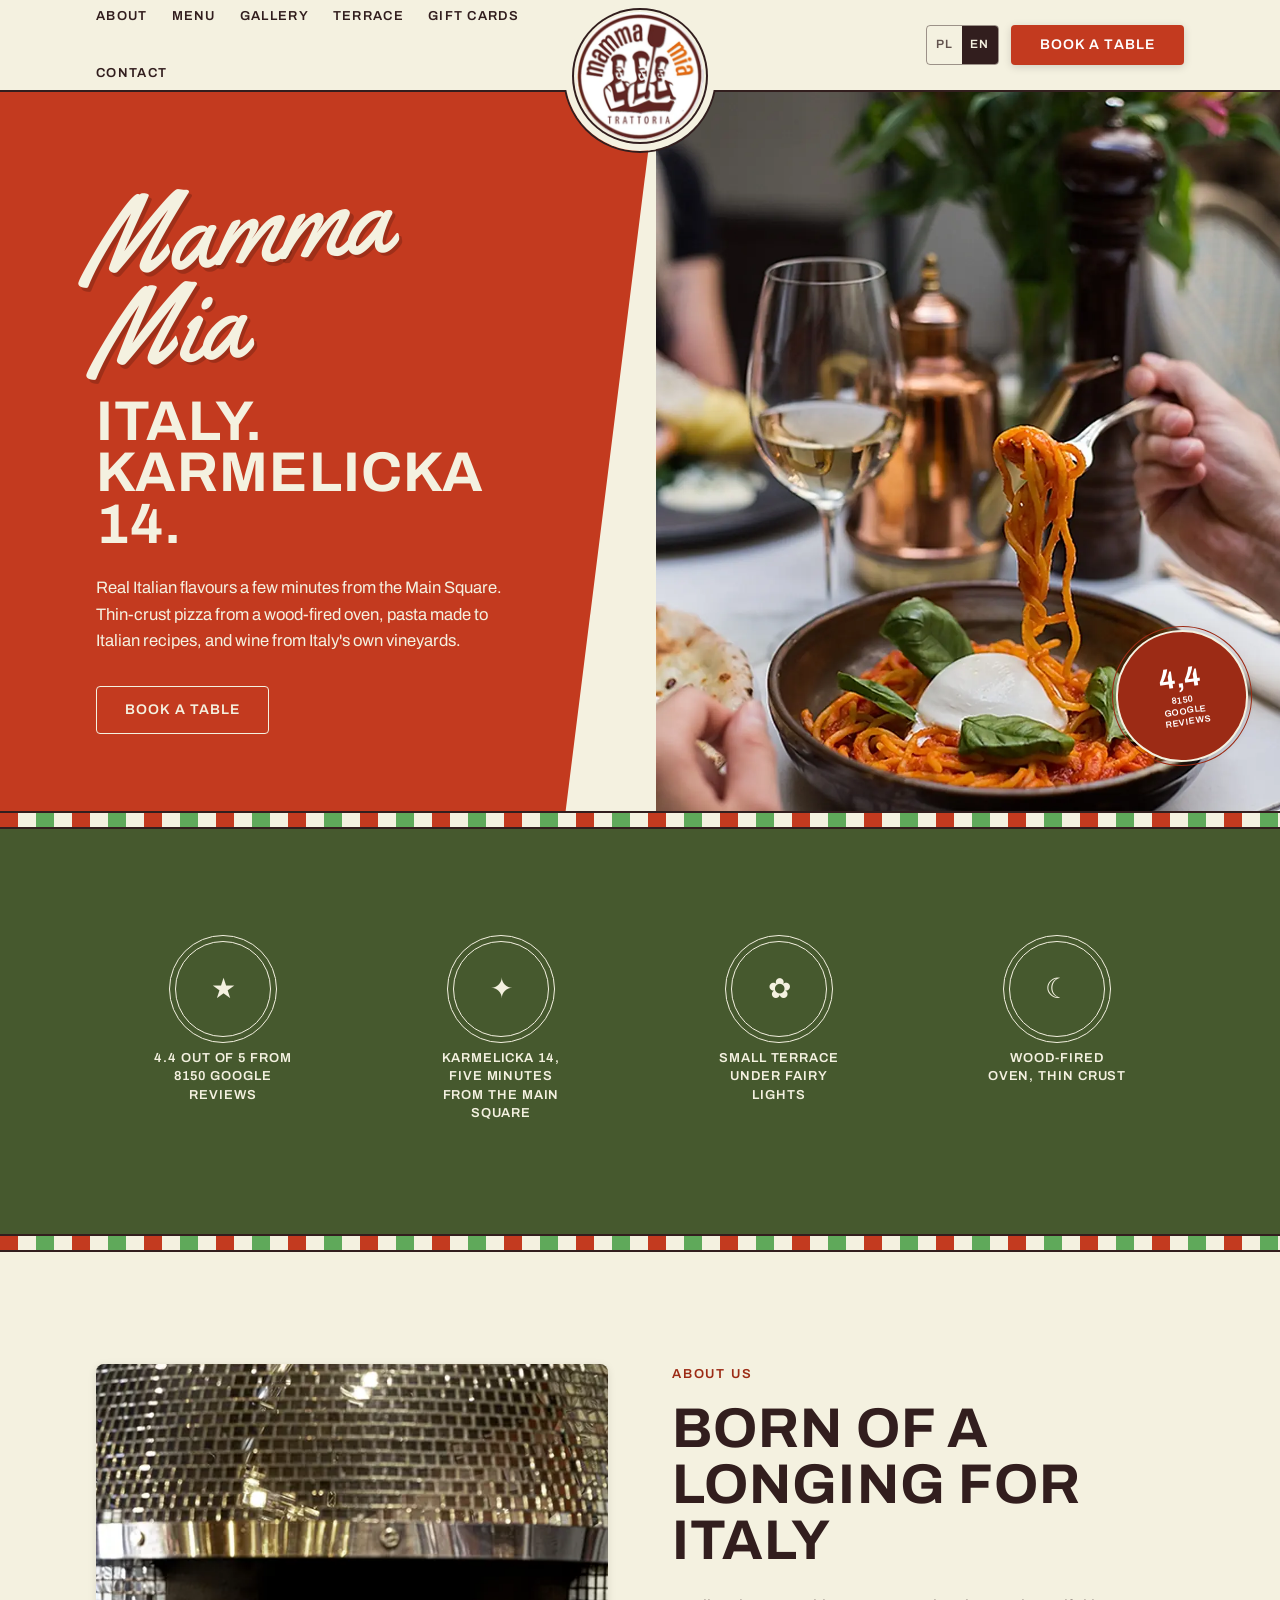
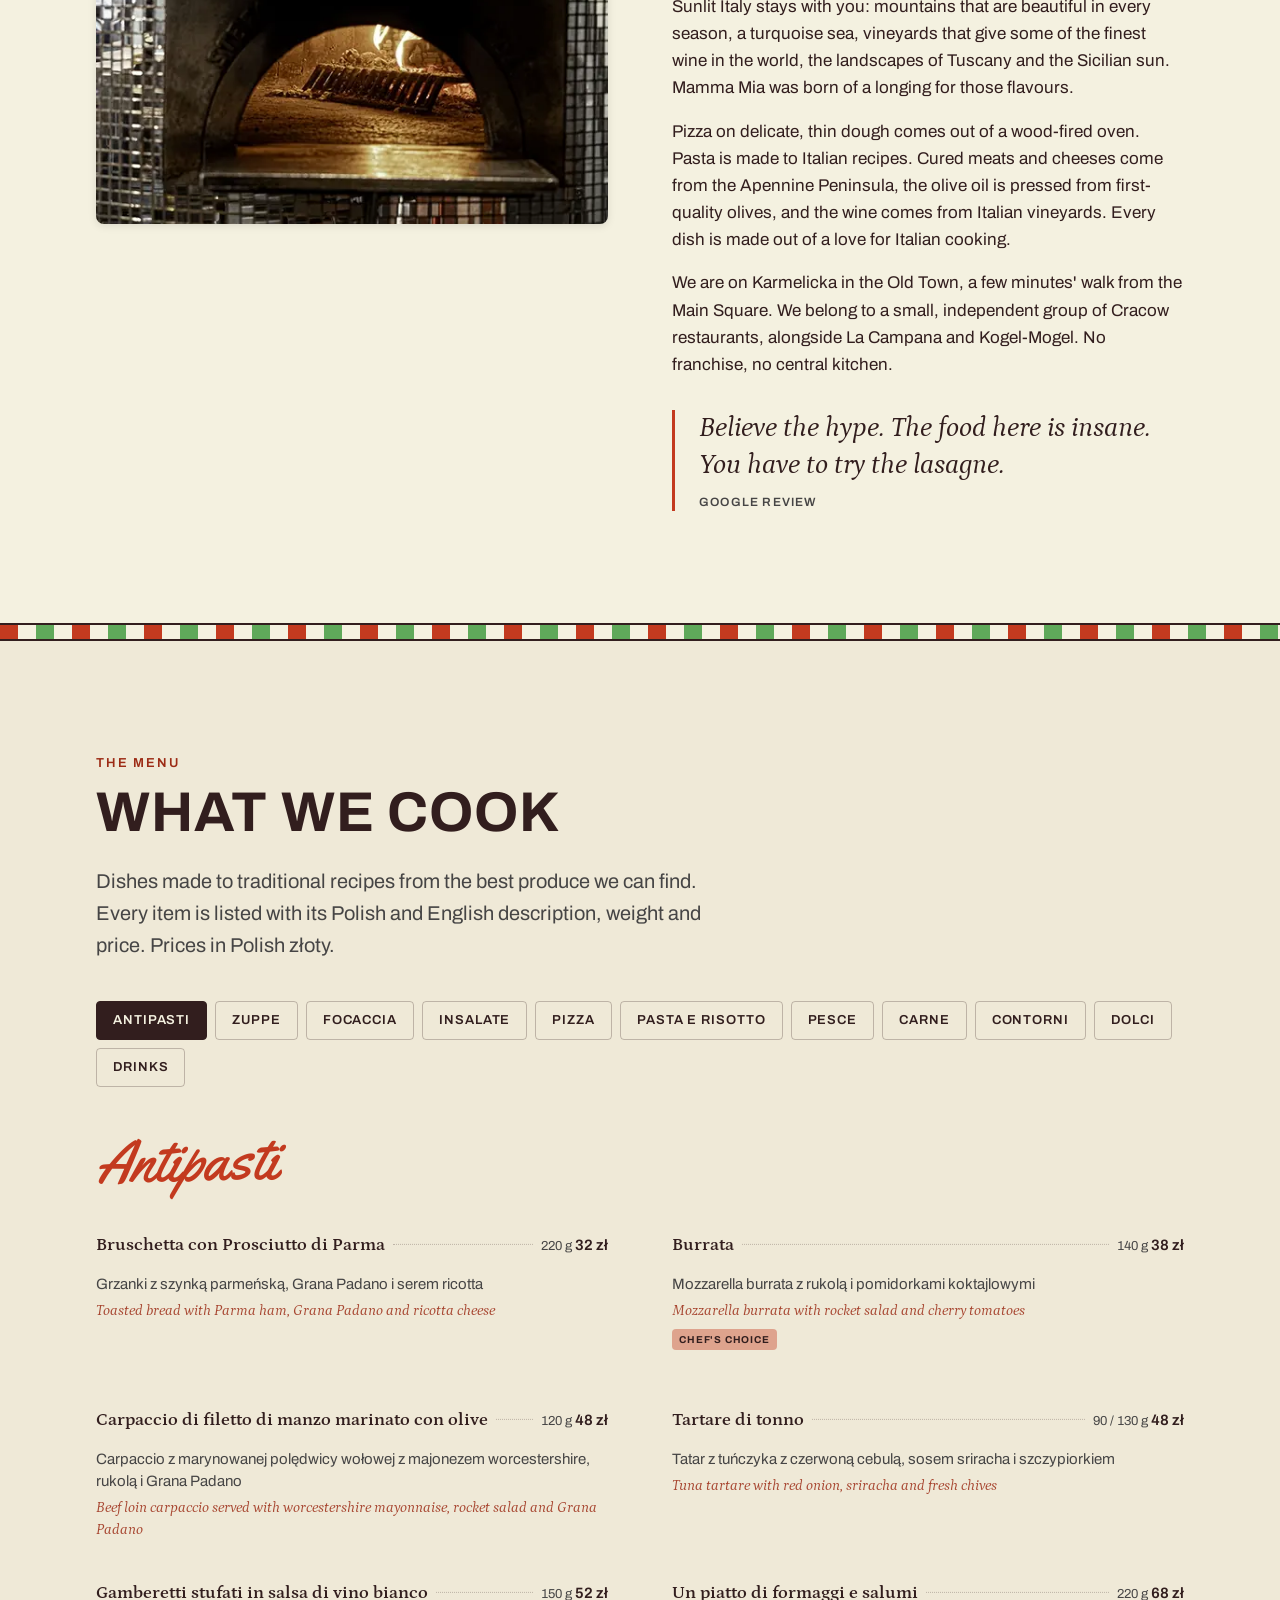
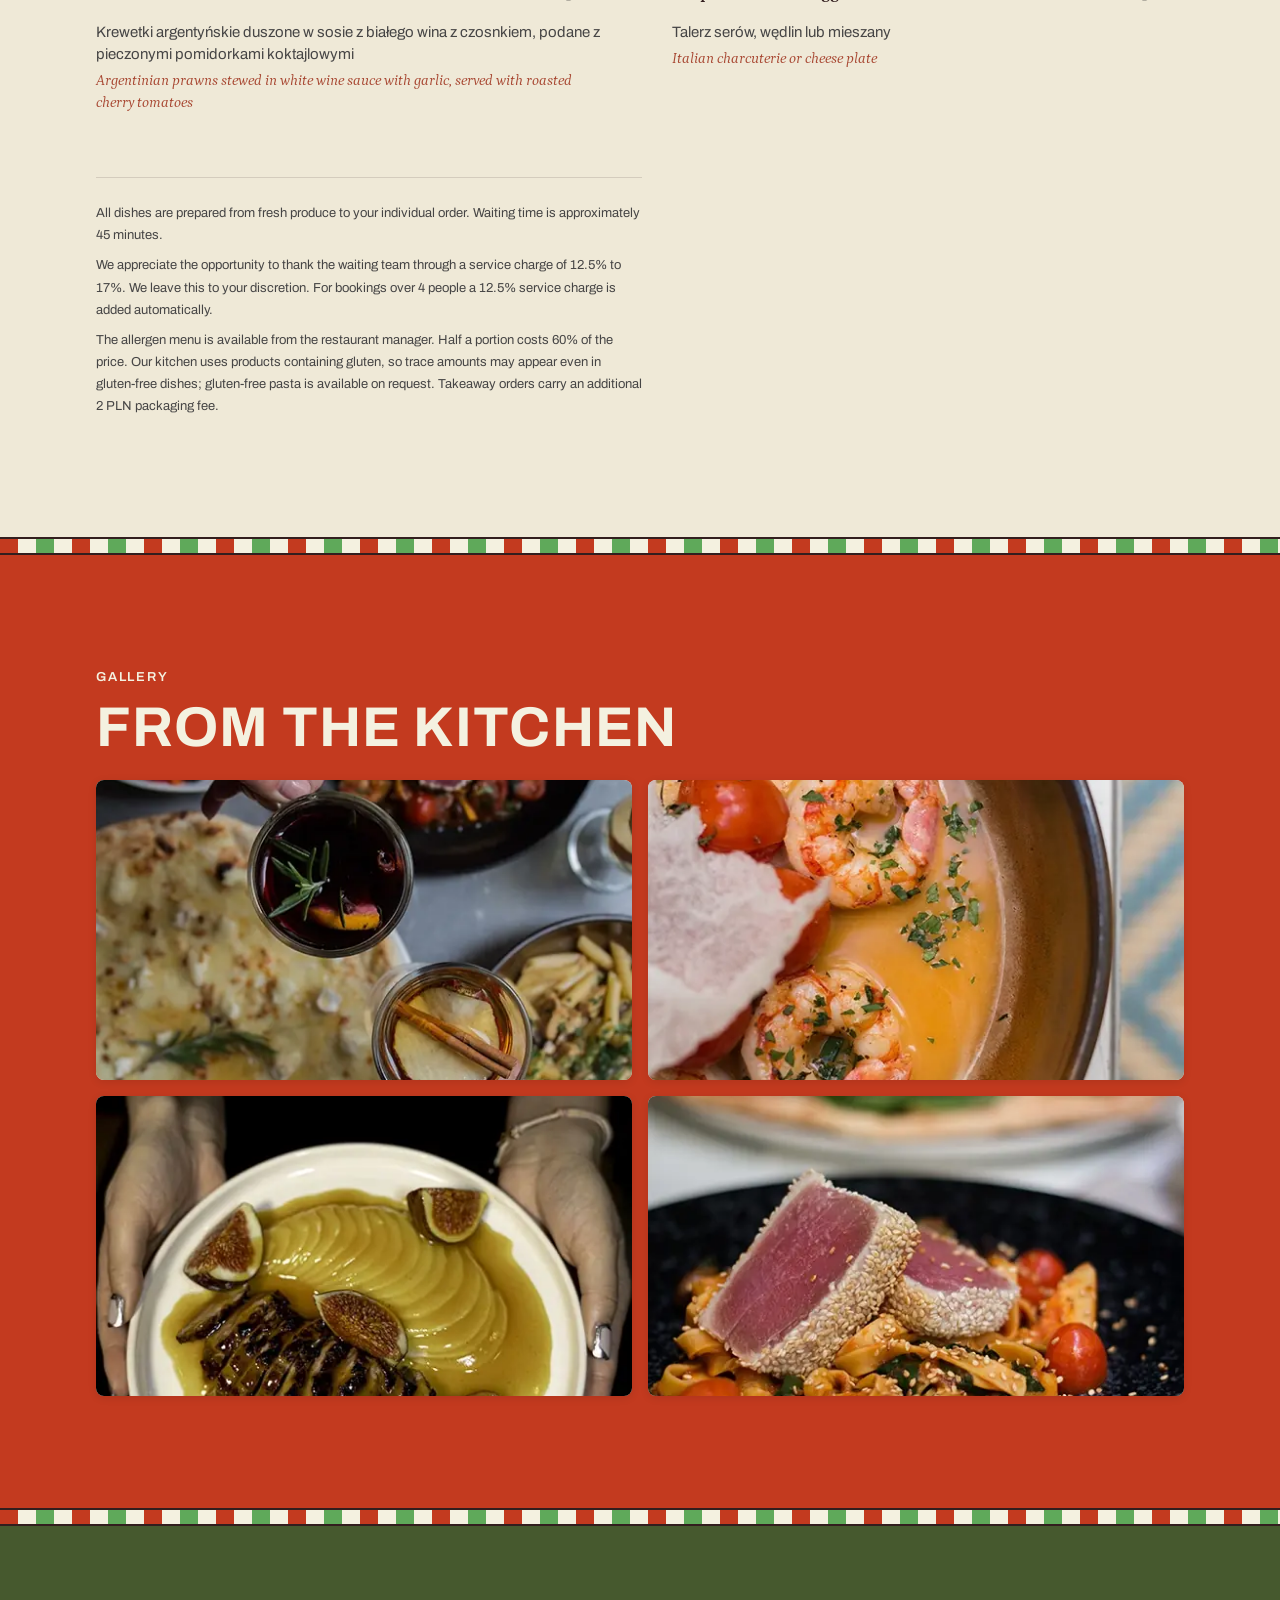
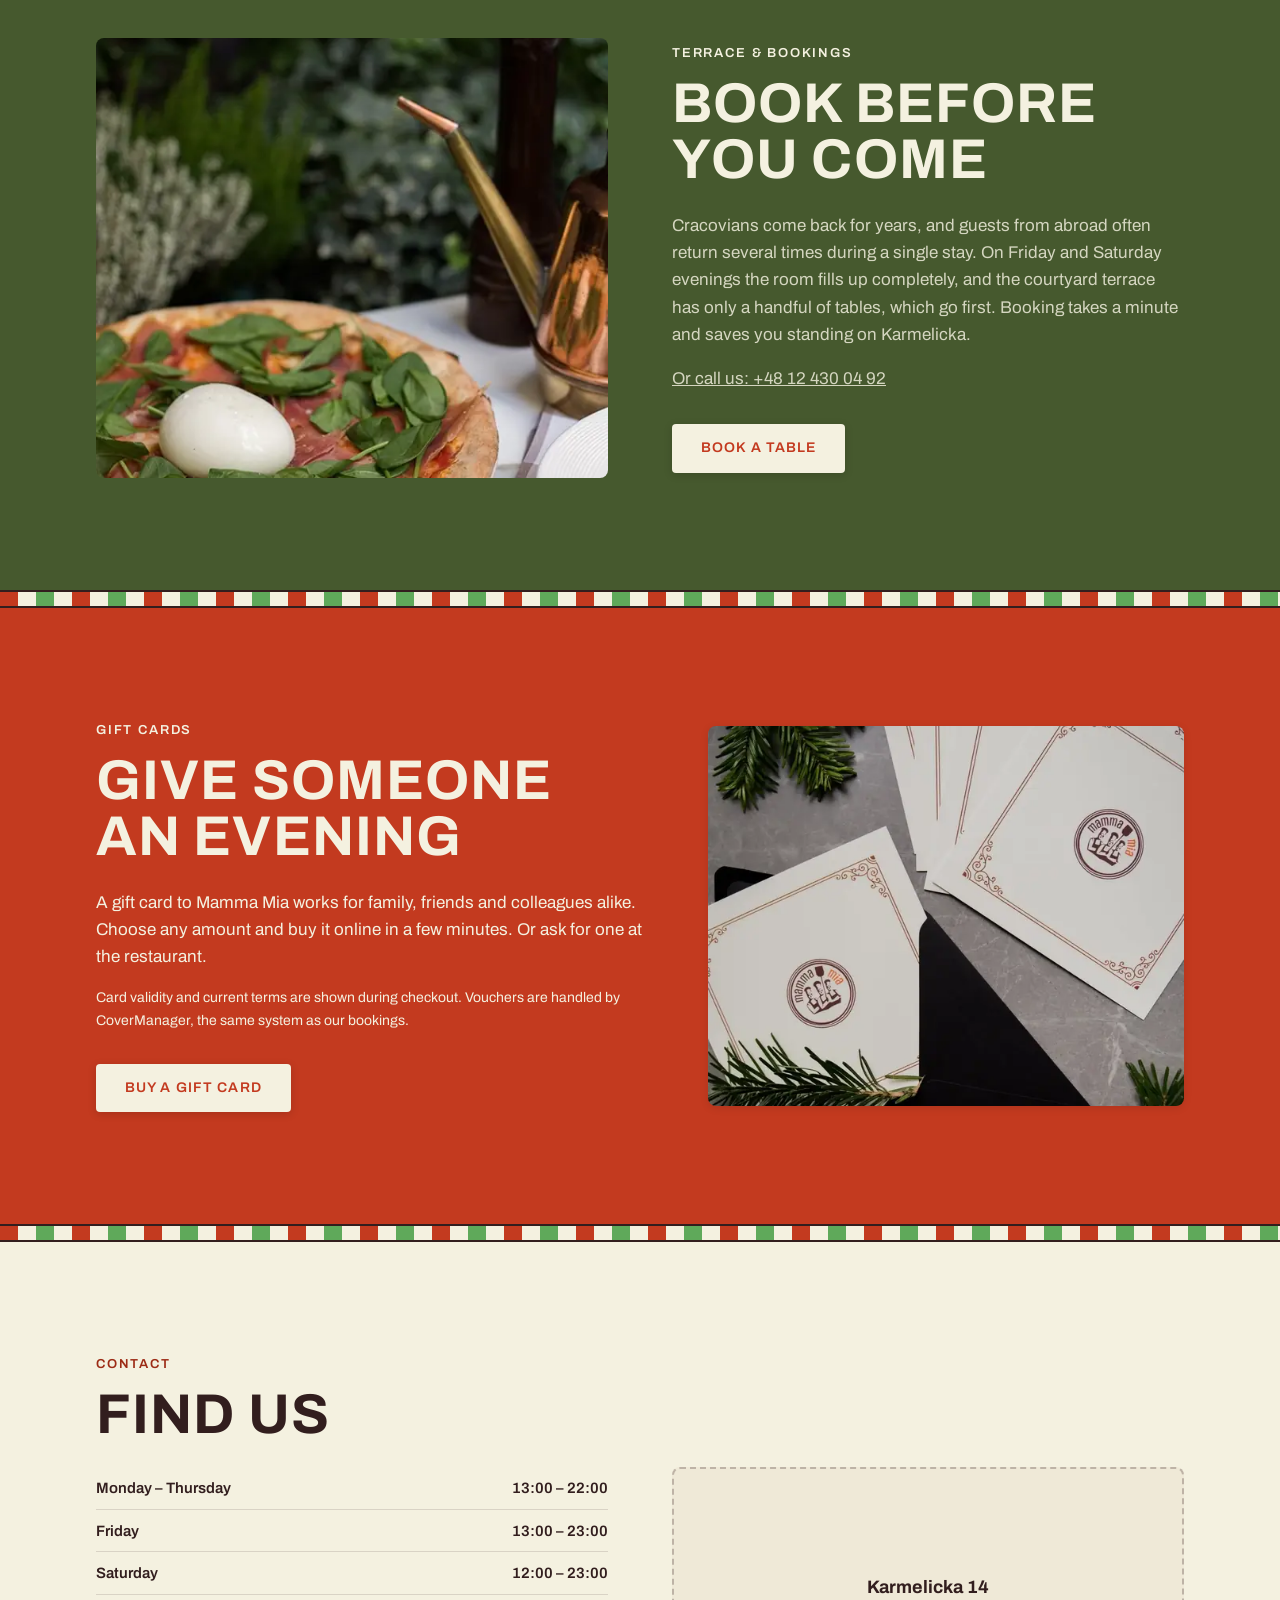
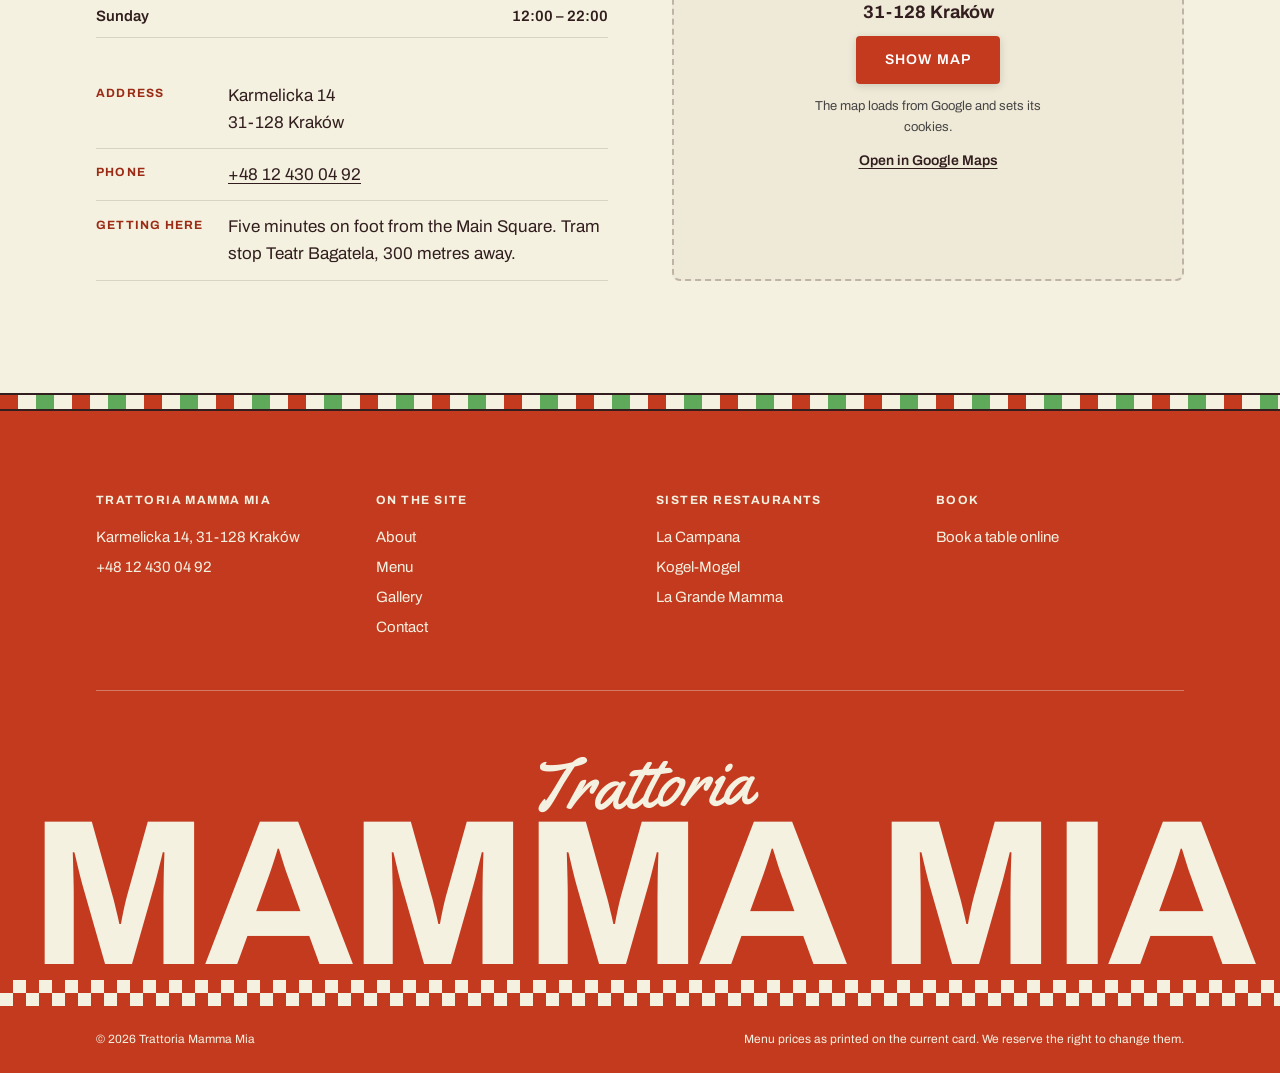
==== commit b800cc29: "style: usunięcie wszystkich pauz z kodu Pauza (U+2014) znika z treści strony, atrybutów alt i data-e" ====
--- a/index.html
+++ b/index.html
@@ -4,7 +4,7 @@
   <meta charset="UTF-8">
   <meta name="viewport" content="width=device-width, initial-scale=1.0">
 
-  <title>Trattoria Mamma Mia — włoska restauracja i pizzeria, Karmelicka 14, Kraków</title>
+  <title>Trattoria Mamma Mia, włoska restauracja i pizzeria, Karmelicka 14, Kraków</title>
   <!-- ==========================================================
        USUŃ PRZED WDROŻENIEM U KLIENTA
        Blokuje indeksowanie wersji demonstracyjnej. Robots.txt na
@@ -17,7 +17,7 @@
   <meta name="description" content="Trattoria przy Karmelickiej 14 w Krakowie, kilka minut od Rynku. Pizza na cienkim cieście z pieca opalanego drewnem, makarony według włoskich receptur, wędliny i sery z Półwyspu Apenińskiego, wina z włoskich winnic. Menu z cenami, godziny otwarcia i rezerwacja online.">
 
   <meta property="og:type" content="restaurant">
-  <meta property="og:title" content="Trattoria Mamma Mia — Karmelicka 14, Kraków">
+  <meta property="og:title" content="Trattoria Mamma Mia, Karmelicka 14, Kraków">
   <meta property="og:description" content="Prawdziwe włoskie smaki przy Karmelickiej 14 w Krakowie. Pizza z pieca opalanego drewnem, makarony według włoskich receptur i wina z włoskich winnic.">
   <meta property="og:image" content="images/hero-stolik-1098.webp">
 
@@ -121,13 +121,13 @@
 
         <!-- Kontener bohatera jest niemal pionowy, więc siedział tu wcześniej
              kadr 3:1 rozciągany przez object-fit o ponad 25%. Teraz stoi tu
-             zdjęcie pionowe 549x823, którego proporcje pasują do ramki —
+             zdjęcie pionowe 549x823, którego proporcje pasują do ramki,
              przeglądarka je pomniejsza, a nie powiększa, i dlatego jest ostre.
              Wariant 1098 px (Lanczos + wyostrzenie) obsługuje ekrany gęste. -->
         <img src="images/hero-stolik.webp"
              srcset="images/hero-stolik.webp 549w, images/hero-stolik-1098.webp 1098w"
              sizes="(min-width: 900px) 70vw, 100vw"
-             alt="Stolik w Trattorii Mamma Mia — makaron z burratą, kieliszek wina, miedziany dzbanek i kwiaty"
+             alt="Stolik w Trattorii Mamma Mia: makaron z burratą, kieliszek wina, miedziany dzbanek i kwiaty"
              width="1098" height="1646" fetchpriority="high">
 
         <p class="sticker">
@@ -149,7 +149,7 @@
           </li>
           <li class="stamp">
             <span class="stamp__ring" aria-hidden="true">✦</span>
-            <span class="stamp__text" data-en="Karmelicka 14 — five minutes from the Main Square">Karmelicka 14 — pięć minut od Rynku</span>
+            <span class="stamp__text" data-en="Karmelicka 14, five minutes from the Main Square">Karmelicka 14, pięć minut od Rynku</span>
           </li>
           <li class="stamp">
             <span class="stamp__ring" aria-hidden="true">✿</span>
@@ -193,7 +193,7 @@
 
           <p data-en="We are on Karmelicka in the Old Town, a few minutes&#x27; walk from the Main Square. We belong to a small, independent group of Cracow restaurants, alongside La Campana and Kogel-Mogel. No franchise, no central kitchen.">
             Stoimy przy Karmelickiej, na Starym Mieście, kilka minut spacerem od Rynku. Należymy
-            do małej, niezależnej krakowskiej grupy restauracji — obok La Campany i Kogla-Mogla.
+            do małej, niezależnej krakowskiej grupy restauracji, obok La Campany i Kogla-Mogla.
             Bez franczyzy i bez kuchni centralnej.
           </p>
 
@@ -820,7 +820,7 @@
               <p class="dish__desc dish__desc--en" lang="en">Limoncello 0%, tonic, lemon</p>
             </li>
           </ul>
-          <h4 class="menu__subtitle" data-en="White wine — glass 125 ml / bottle">Wino białe — kieliszek 125 ml / butelka</h4>
+          <h4 class="menu__subtitle" data-en="White wine, glass 125 ml / bottle">Wino białe, kieliszek 125 ml / butelka</h4>
           <ul class="dishes">
             <li class="dish">
               <p class="dish__head">
@@ -999,8 +999,8 @@
                 <span class="dish__leader" aria-hidden="true"></span>
                 <span class="dish__meta">29 / 140 zł</span>
               </p>
-              <p class="dish__desc">Bodegas Verdúguez — bezalkoholowe</p>
-              <p class="dish__desc dish__desc--en" lang="en">Bodegas Verdúguez — non-alcoholic</p>
+              <p class="dish__desc">Bodegas Verdúguez, bezalkoholowe</p>
+              <p class="dish__desc dish__desc--en" lang="en">Bodegas Verdúguez, non-alcoholic</p>
             </li>
             <li class="dish">
               <p class="dish__head">
@@ -1008,8 +1008,8 @@
                 <span class="dish__leader" aria-hidden="true"></span>
                 <span class="dish__meta">29 / 140 zł</span>
               </p>
-              <p class="dish__desc">De Bortoli Wines — bezalkoholowe</p>
-              <p class="dish__desc dish__desc--en" lang="en">De Bortoli Wines — non-alcoholic</p>
+              <p class="dish__desc">De Bortoli Wines, bezalkoholowe</p>
+              <p class="dish__desc dish__desc--en" lang="en">De Bortoli Wines, non-alcoholic</p>
             </li>
           </ul>
           <h4 class="menu__subtitle" data-en="Beer">Piwo</h4>
@@ -1415,8 +1415,8 @@
               <div>
                 <h5 class="menu__subtitle" style="margin-top:0">Grappa</h5>
                 <ul class="spirits__list">
-                  <li><span>Giare Grappa: Amarone / Chardonnay / Gewürztraminer — 40 ml</span><span class="dish__leader" aria-hidden="true"></span><b>39 zł</b></li>
-                  <li><span>Degustacja grappy — 3 × 20 ml</span><span class="dish__leader" aria-hidden="true"></span><b>57 zł</b></li>
+                  <li><span>Giare Grappa: Amarone / Chardonnay / Gewürztraminer, 40 ml</span><span class="dish__leader" aria-hidden="true"></span><b>39 zł</b></li>
+                  <li><span>Degustacja grappy, 3 × 20 ml</span><span class="dish__leader" aria-hidden="true"></span><b>57 zł</b></li>
                 </ul>
               </div>
             </div>
@@ -1453,10 +1453,10 @@
 
         <div class="gallery">
           <figure>
-            <img src="images/stol.webp" alt="Zastawiony stół — tuńczyk, zapiekanka i drinki, ręce gości sięgające po dania" width="549" height="823" loading="lazy">
+            <img src="images/stol.webp" alt="Zastawiony stół: tuńczyk, zapiekanka i drinki, ręce gości sięgające po dania" width="549" height="823" loading="lazy">
           </figure>
           <figure>
-            <img src="images/krewetki.webp" alt="Gamberetti — krewetki argentyńskie w sosie z białego wina" width="549" height="823" loading="lazy">
+            <img src="images/krewetki.webp" alt="Gamberetti: krewetki argentyńskie w sosie z białego wina" width="549" height="823" loading="lazy">
           </figure>
           <figure>
             <img src="images/kaczka.webp" alt="Pierś z kaczki z figami w sosie miodowo-pomarańczowym" width="549" height="824" loading="lazy">
@@ -1508,9 +1508,9 @@
         <div>
           <p class="section__eyebrow" data-en="Gift cards">Bony upominkowe</p>
           <h2 class="section__title" data-en="Give someone an evening">Podaruj komuś wieczór</h2>
-          <p data-en="A gift card to Mamma Mia works for family, friends and colleagues alike. Choose any amount and buy it online in a few minutes — or ask for one at the restaurant.">
+          <p data-en="A gift card to Mamma Mia works for family, friends and colleagues alike. Choose any amount and buy it online in a few minutes. Or ask for one at the restaurant.">
             Bon do Mamma Mia sprawdza się dla rodziny, przyjaciół i współpracowników.
-            Wybierasz dowolną kwotę i kupujesz online w kilka minut — albo pytasz o niego
+            Wybierasz dowolną kwotę i kupujesz online w kilka minut. Albo pytasz o niego
             na miejscu, w restauracji.
           </p>
           <p class="bony__drobne" data-en="Card validity and current terms are shown during checkout. Vouchers are handled by CoverManager, the same system as our bookings.">
--- a/css/style.css
+++ b/css/style.css
@@ -1,18 +1,18 @@
 /* =========================================================
    TRATTORIA MAMMA MIA
-   Klimat — włoska pizzeria w Nowym Jorku: ukośne kliny, tłusty skrypt,
+   Klimat: włoska pizzeria w Nowym Jorku: ukośne kliny, tłusty skrypt,
    markiza, szachownica, pełnoszerokie kadry.
    Len i orzech z Houseplanta jako podłoże; pomidor i bazylia jako akcenty.
    ========================================================= */
 
 /* =========================================================
-   0. KROJE PISMA — hostowane lokalnie
+   0. KROJE PISMA, hostowane lokalnie
    Wcześniej szły z Google Fonts. Lokalnie są szybsze: znikają dwa
    obce origin (fonts.googleapis.com i fonts.gstatic.com), czyli dwa
    komplety DNS + TCP + TLS, a łańcuch krytyczny skraca się o jeden
-   przeskok — przeglądarka nie musi najpierw pobrać arkusza Google,
+   przeskok, przeglądarka nie musi najpierw pobrać arkusza Google,
    żeby dowiedzieć się, gdzie leżą pliki. Umożliwia to też preload.
-   Argument o wspólnym cache między witrynami jest nieaktualny —
+   Argument o wspólnym cache między witrynami jest nieaktualny,
    przeglądarki partycjonują cache od 2020 roku.
 
    Archivo to font zmienny: jeden plik na podzbiór obsługuje wagi
@@ -77,7 +77,7 @@
 }
 
 /* =========================================================
-   1. TOKENY — prymitywy → semantyka → komponenty
+   1. TOKENY: prymitywy → semantyka → komponenty
    ========================================================= */
 :root {
   /* -- prymitywy: Houseplant -- */
@@ -86,7 +86,7 @@
   --p-linen:       #F4F1E0;
   --p-graphite:    #464545;
   /* Houseplant podaje tu neutralne #F4F4F4, ale w ciepłej palecie
-     ta szarość czyta się jak brud — ocieplona do piaskowej. */
+     ta szarość czyta się jak brud, ocieplona do piaskowej. */
   --p-sand:        #EFE9D7;
 
   /* -- prymitywy: pomidor i bazylia --
@@ -94,7 +94,7 @@
      Warianty -ink na tekst poniżej 24px (kontrast AA na lnie).
      Wariant -deep pod biały tekst na wypełnieniu. */
   /* Jedna czerwień na wszystkie płaszczyzny. Jaśniejsze #DC4527 dawało
-     kremowemu tekstowi na klinie hero 3,75:1, a bieli 4,26:1 — poniżej progu
+     kremowemu tekstowi na klinie hero 3,75:1, a bieli 4,26:1, poniżej progu
      AA przy 16px niezależnie od krycia. Przyciemnienie naprawia lead i przycisk
      w hero (oba 4,7:1) i przy okazji likwiduje zgrzyt dwóch prawie identycznych
      czerwieni obok siebie. */
@@ -110,13 +110,13 @@
   --c-bg-alt:      var(--p-sand);
   --c-bg-dark:     var(--p-walnut);
   /* Pasek nawigacji osobno od sekcji ciemnej. Ciemny pasek sąsiadujący
-     wprost z pomidorowym klinem konkuruje z nim o uwagę — niezależnie
+     wprost z pomidorowym klinem konkuruje z nim o uwagę, niezależnie
      od tego, czy jest orzechowy czy zielony. Jasny pasek oddaje całą
      siłę uderzenia czerwieni; definiuje go kreska na dole, nie wypełnienie. */
   /* Sekcja z tarasem. Orzech był tam jedynym ciemnym pasem i w systemie
-     len-plus-czerwień czytał się mętnie — nie rozmawiał z niczym innym.
+     len-plus-czerwień czytał się mętnie, nie rozmawiał z niczym innym.
      Wybrana oliwka: powtarza boazerię ze zdjęcia użytego w tej właśnie sekcji,
-     a czerwień występuje już jako wielka płaszczyzna w hero — drugi taki pas
+     a czerwień występuje już jako wielka płaszczyzna w hero, drugi taki pas
      przechyliłby system w monotonię. Powrót na czerwień: var(--c-accent-fill). */
   --c-bg-feature:  var(--p-oliva);
 
@@ -230,7 +230,7 @@
   white-space: nowrap;
 }
 
-/* Markiza — pionowe pasy pomidora i bazylii, jak płótno nad wejściem
+/* Markiza: pionowe pasy pomidora i bazylii, jak płótno nad wejściem
    do knajpy. Podstawowy separator sekcji. */
 .stripe-band {
   height: 18px;
@@ -244,7 +244,7 @@
   border-block: 2px solid var(--c-ink);
 }
 
-/* Szachownica — ukłon w stronę obrusu. Używana oszczędnie. */
+/* Szachownica: ukłon w stronę obrusu. Używana oszczędnie. */
 .checker-band {
   height: 26px;
   background-color: var(--c-accent-fill);
@@ -255,7 +255,7 @@
   background-position: 0 0, 13px 13px;
 }
 
-/* Podwójny hairline w pomidorze — chwyt prosto z retro etykiety. */
+/* Podwójny hairline w pomidorze, chwyt prosto z retro etykiety. */
 .rule-double {
   border: 0;
   height: 7px;
@@ -265,7 +265,7 @@
   background: transparent;
 }
 
-/* Skrypt — tylko do sygnatur i nagłówków działów karty. */
+/* Skrypt: tylko do sygnatur i nagłówków działów karty. */
 .script {
   font-family: var(--font-script);
   font-weight: 400;
@@ -360,7 +360,7 @@
 
 .site-header__inner {
   /* Marka jest wyjęta z układu (pozycja bezwzględna), więc wysokość paska
-     nie zależy od pieczęci — pieczęć może swobodnie zwisać poniżej. */
+     nie zależy od pieczęci, pieczęć może swobodnie zwisać poniżej. */
   position: relative;
   /* Trzy strefy: nawigacja | zarezerwowany środek | akcje.
      Środkowa kolumna trzyma szerokość pieczęci, więc żadna strefa
@@ -429,7 +429,7 @@
 
 .site-header__seal {
   /* Pieczęć wychodzi poniżej paska. Ujemny margines dolny sprawia,
-     że nie podnosi jego wysokości — wisi nad treścią jak lakowa pieczęć.
+     że nie podnosi jego wysokości, wisi nad treścią jak lakowa pieczęć.
      Kremowy pierścień oddziela ją od czerwieni hero pod spodem. */
   width: var(--seal-size); height: var(--seal-size);
   padding: 0;
@@ -438,7 +438,7 @@
   /* Rysunek wypełnia koło do krawędzi. Obrys przylega do niego z zewnątrz:
      najpierw ciemna kreska tej samej grubości co ta pod paskiem, potem
      kremowa obwódka oddzielająca pieczęć od czerwieni hero. Zewnętrzny
-     ciemny obrys rysuje ::after na .site-header__brand — tylko na zwisie. */
+     ciemny obrys rysuje ::after na .site-header__brand, tylko na zwisie. */
   box-shadow: 0 0 0 2px var(--c-ink), 0 0 0 9px var(--c-bg-nav);
   position: relative;
   z-index: 2;
@@ -478,7 +478,7 @@
   flex-shrink: 0;
 }
 
-/* Wszystkie kontrolki paska mają jedną wysokość — inaczej lewa i prawa
+/* Wszystkie kontrolki paska mają jedną wysokość, inaczej lewa i prawa
    strona wyglądają jak z dwóch różnych projektów. */
 .site-header .button,
 .nav-toggle,
@@ -488,7 +488,7 @@
   padding-block: 0;
 }
 
-/* Etykieta przycisku nigdy nie łamie się na dwie linie — w węższej
+/* Etykieta przycisku nigdy nie łamie się na dwie linie, w węższej
    prawej strefie „REZERWUJ STOLIK" rozpadało się na dwa wiersze. */
 .site-header .button { white-space: nowrap; }
 
@@ -514,7 +514,7 @@
   font-weight: 600;
   letter-spacing: 0.06em;
   cursor: pointer;
-  /* 0.6 dawało efektywnie ok. 4,0:1 na zielonym pasku — poniżej progu AA */
+  /* 0.6 dawało efektywnie ok. 4,0:1 na zielonym pasku, poniżej progu AA */
   opacity: 0.75;
 }
 .lang-switch button[aria-pressed="true"] {
@@ -529,7 +529,7 @@
    7. HERO
    ========================================================= */
 /* Hero: po lewej pomidorowy klin ścięty po skosie, po prawej
-   zdjęcie wychodzące na krawędź ekranu — bez ramki i bez zaokrągleń. */
+   zdjęcie wychodzące na krawędź ekranu, bez ramki i bez zaokrągleń. */
 .hero {
   padding: 0;
   display: grid;
@@ -542,7 +542,7 @@
 
 .hero__wedge {
   position: relative;
-  z-index: 4;   /* treść klina zawsze nad ozdobnikami — te wychodzą zza czerwieni */
+  z-index: 4;   /* treść klina zawsze nad ozdobnikami, te wychodzą zza czerwieni */
   background: var(--c-accent-fill);
   color: var(--c-bg);
   padding: clamp(6.25rem, 8vw, 10rem) var(--gutter) clamp(3rem, 6vw, 5rem);
@@ -552,7 +552,7 @@
 }
 @media (min-width: 900px) {
   .hero__wedge {
-    /* ukośne ścięcie prawej krawędzi — klin z referencji */
+    /* ukośne ścięcie prawej krawędzi, klin z referencji */
     clip-path: polygon(0 0, 100% 0, calc(100% - 90px) 100%, 0 100%);
     padding-right: calc(var(--gutter) + 90px);
     padding-left: max(var(--gutter), calc((100vw - var(--content-max)) / 2 + var(--gutter)));
@@ -606,7 +606,7 @@
   width: clamp(94px, 13vw, 132px);
   aspect-ratio: 1;
   border-radius: 50%;
-  background: var(--c-accent);   /* ciemniejszy fiolet — biały tekst 7,5:1 */
+  background: var(--c-accent);   /* ciemniejszy fiolet, biały tekst 7,5:1 */
   color: #fff;
   display: grid;
   place-content: center;
@@ -667,7 +667,7 @@
   font-size: 1.75rem;
   flex-shrink: 0;
 }
-/* Na barwnym pasie obręcze dziedziczą kolor tekstu sekcji — czerwona
+/* Na barwnym pasie obręcze dziedziczą kolor tekstu sekcji, czerwona
    obręcz na oliwce miałaby 1,4:1 i po prostu by zniknęła. */
 
 .stamp__text {
@@ -763,7 +763,7 @@
   color: var(--c-on-dark);
 }
 
-/* Bez JS wszystkie panele są widoczne — menu musi być w całości
+/* Bez JS wszystkie panele są widoczne, menu musi być w całości
    czytelne i indeksowalne. Ukrywanie włącza dopiero skrypt przez .js */
 .menu__panel + .menu__panel { margin-top: var(--space-8); }
 .js .menu__panel[hidden] { display: none; }
@@ -844,7 +844,7 @@
   line-height: 1.45;
 }
 
-/* angielski opis kursywą pod polskim — dokładnie jak w drukowanej karcie */
+/* angielski opis kursywą pod polskim, dokładnie jak w drukowanej karcie */
 .dish__desc--en {
   font-family: var(--font-serif);
   font-style: italic;
@@ -859,7 +859,7 @@
   margin-top: var(--space-2);
 }
 
-/* Tekst znaczników jest zawsze w kolorze tuszu — barwne tło samo
+/* Tekst znaczników jest zawsze w kolorze tuszu, barwne tło samo
    rozróżnia kategorie, a kolorowy tekst na jasnym tincie schodził
    do ok. 3:1 przy rozmiarze 10px. */
 .tag {
@@ -880,7 +880,7 @@
   background: color-mix(in srgb, #B5623F 35%, transparent);
 }
 
-/* zwijana pełna karta alkoholi — <details> działa bez JS */
+/* zwijana pełna karta alkoholi, <details> działa bez JS */
 .spirits {
   margin-top: var(--space-8);
   border: 1px solid var(--c-line);
@@ -989,7 +989,7 @@
 .feature .section__eyebrow { color: var(--c-on-dark); }
 .feature p { color: color-mix(in srgb, var(--c-on-dark) 82%, transparent); }
 
-/* Czerwony przycisk miałby tu 1,0:1 na czerwieni i 1,4:1 na oliwce —
+/* Czerwony przycisk miałby tu 1,0:1 na czerwieni i 1,4:1 na oliwce,
    w obu wariantach tła rezerwacja musi być kremowa. */
 .feature .button--primary {
   background: var(--c-on-dark);
@@ -1034,7 +1034,7 @@
   object-fit: cover;
 }
 
-/* Czerwony przycisk na czerwonym tle nie zadziała — jak w sekcji tarasu. */
+/* Czerwony przycisk na czerwonym tle nie zadziała, jak w sekcji tarasu. */
 .section--red .button--primary {
   background: var(--c-on-dark);
   color: var(--c-accent-solid);
@@ -1103,7 +1103,7 @@
   display: block;
 }
 
-/* Atrapa mapy — zajmuje to samo miejsce co ramka, więc jej podmiana
+/* Atrapa mapy: zajmuje to samo miejsce co ramka, więc jej podmiana
    nie przesuwa układu. */
 .map-facade {
   min-height: 340px;
@@ -1177,8 +1177,8 @@
 .site-footer a { text-decoration: none; }
 .site-footer a:hover { text-decoration: underline; text-underline-offset: 3px; }
 
-/* wielki wordmark na całą szerokość — zamknięcie strony */
-/* Skrypt nad wordmarkiem — podpis nad szyldem. */
+/* wielki wordmark na całą szerokość, zamknięcie strony */
+/* Skrypt nad wordmarkiem, podpis nad szyldem. */
 .footer-script {
   margin: clamp(2rem, 5vw, 3.5rem) 0 -0.12em;
   text-align: center;
@@ -1189,7 +1189,7 @@
   rotate: -2deg;
 }
 
-/* Jedna linia wypełniająca szerokość ekranu — rozmiar liczony z vw,
+/* Jedna linia wypełniająca szerokość ekranu, rozmiar liczony z vw,
    żeby wordmark zawsze sięgał obu krawędzi i nigdy się nie łamał. */
 .footer-wordmark {
   display: block;
@@ -1250,7 +1250,7 @@
     padding-bottom: var(--space-4);
     border-top: 1px solid color-mix(in srgb, var(--c-nav-ink) 25%, transparent);
   }
-  /* Panel rozwijany pod paskiem zamiast drugiego rzędu w środku paska —
+  /* Panel rozwijany pod paskiem zamiast drugiego rzędu w środku paska,
      dzięki temu otwarcie nawigacji nie zmienia wysokości nagłówka. */
   .site-nav {
     position: absolute;
@@ -1284,7 +1284,7 @@
 
   /* Przy 375 px suma szerokości nie mieściła się w pasku i przełącznik
      języka wyjeżdżał poza ekran. Skracamy wszystkie trzy elementy:
-     wordmark traci „Trattoria", a przycisk nawigacji — słowo na rzecz kresek. */
+     wordmark traci „Trattoria", a przycisk nawigacji traci słowo na rzecz kresek. */
   .site-header__inner { min-height: 4.5rem; --seal-space: 118px; }
   .site-header__brand { --seal-size: 88px; --seal-drop: 34px; }
 
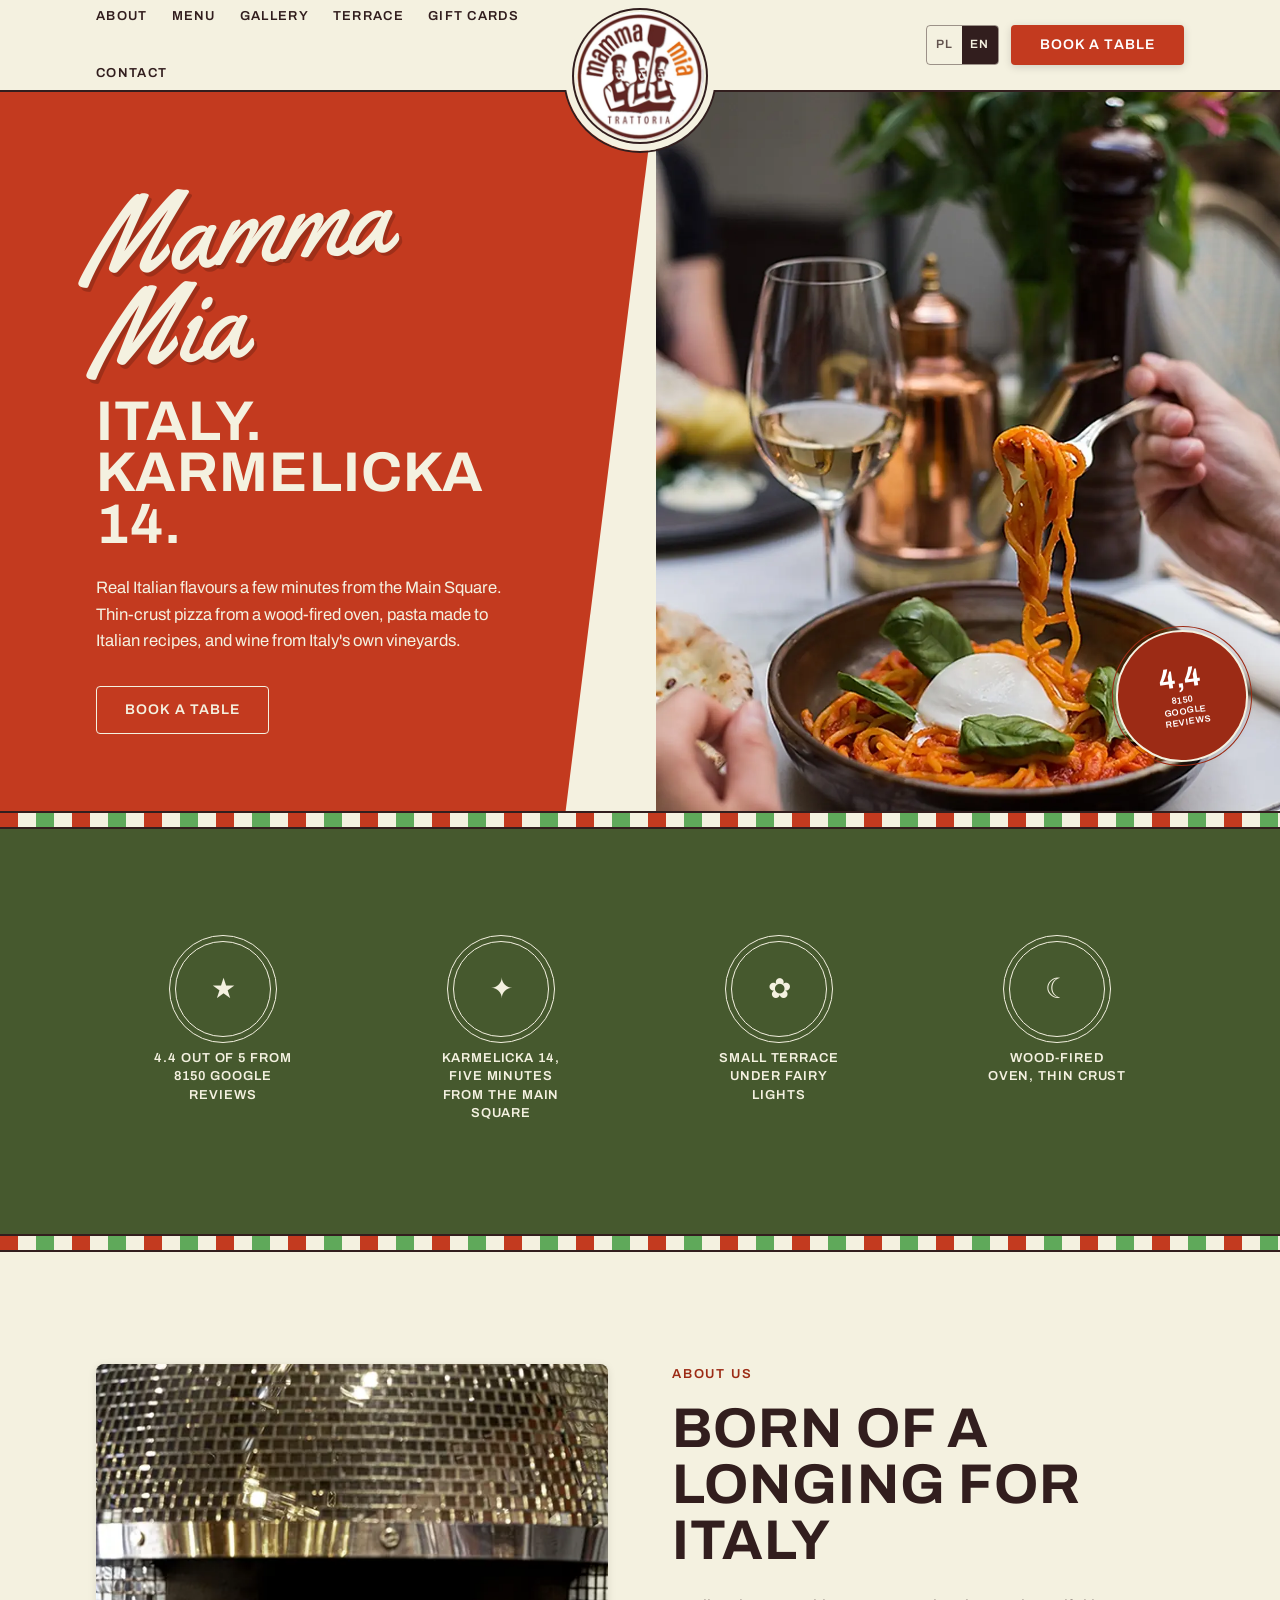
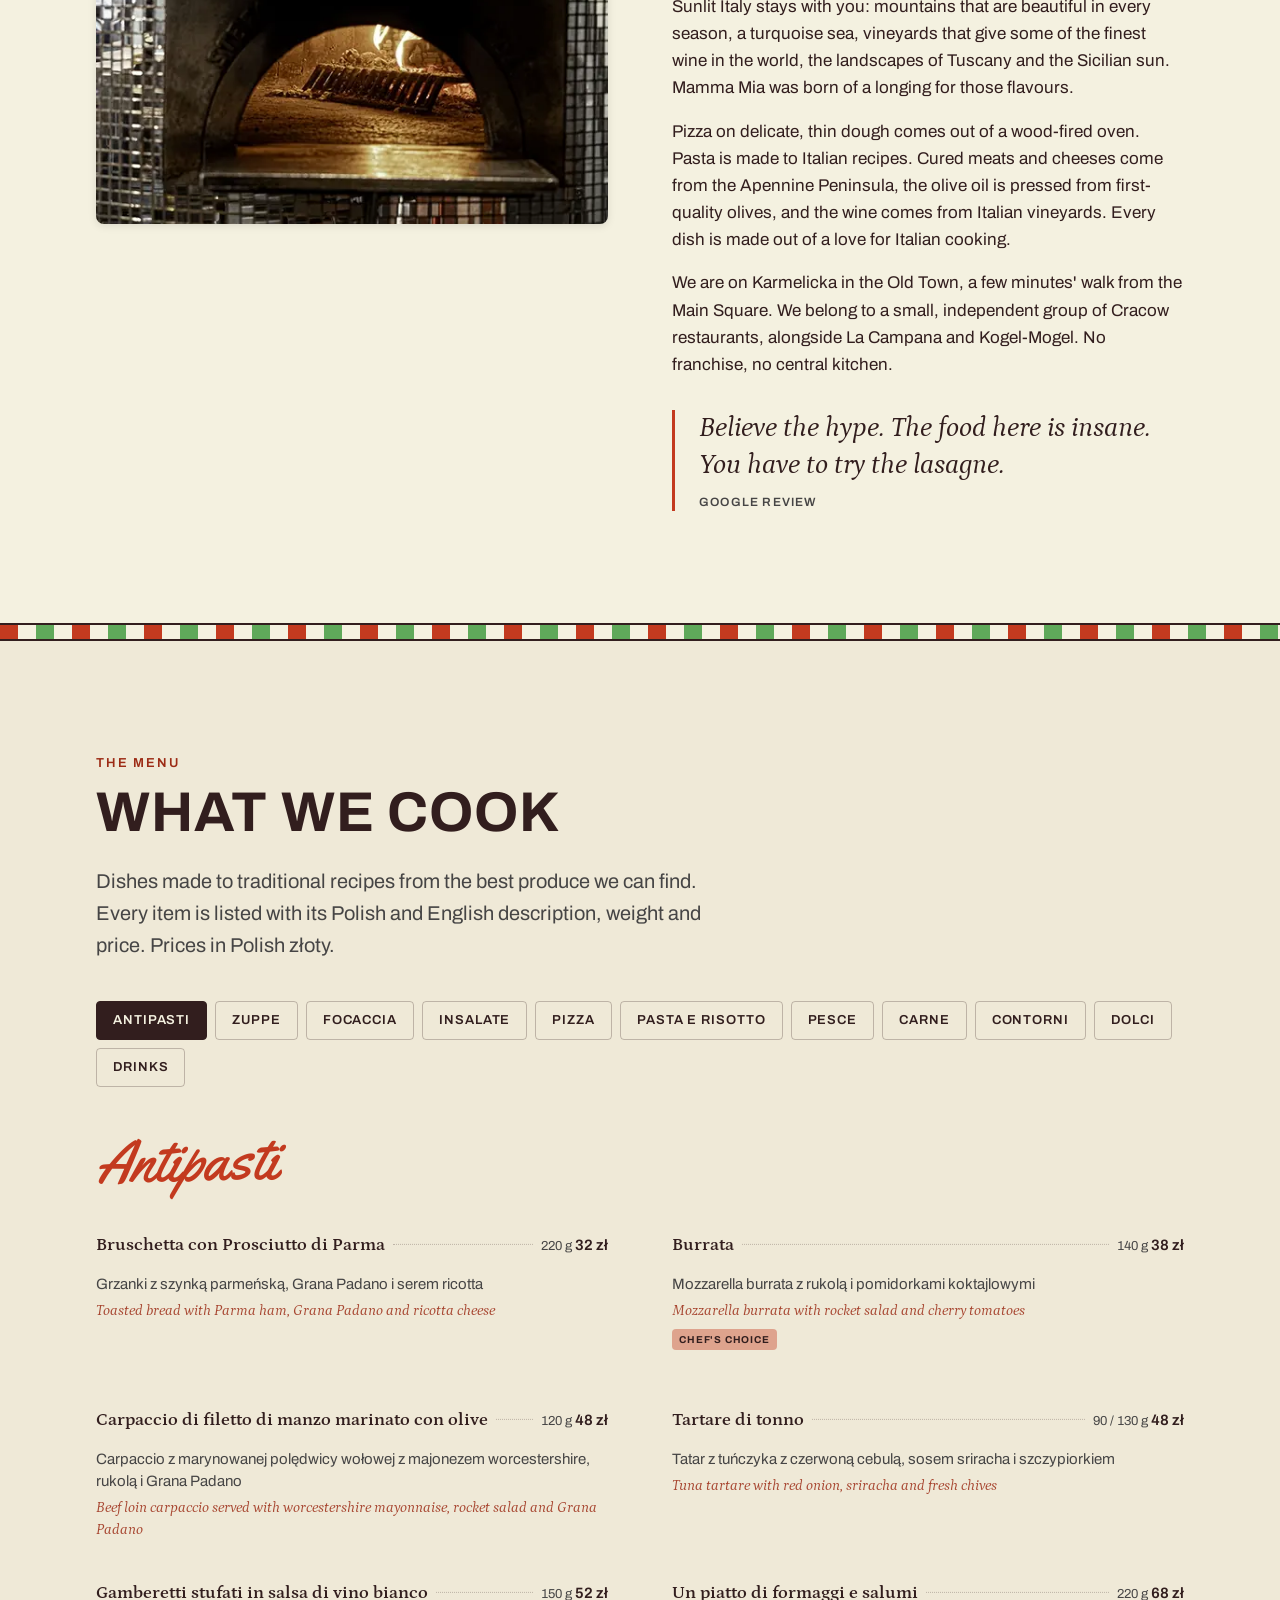
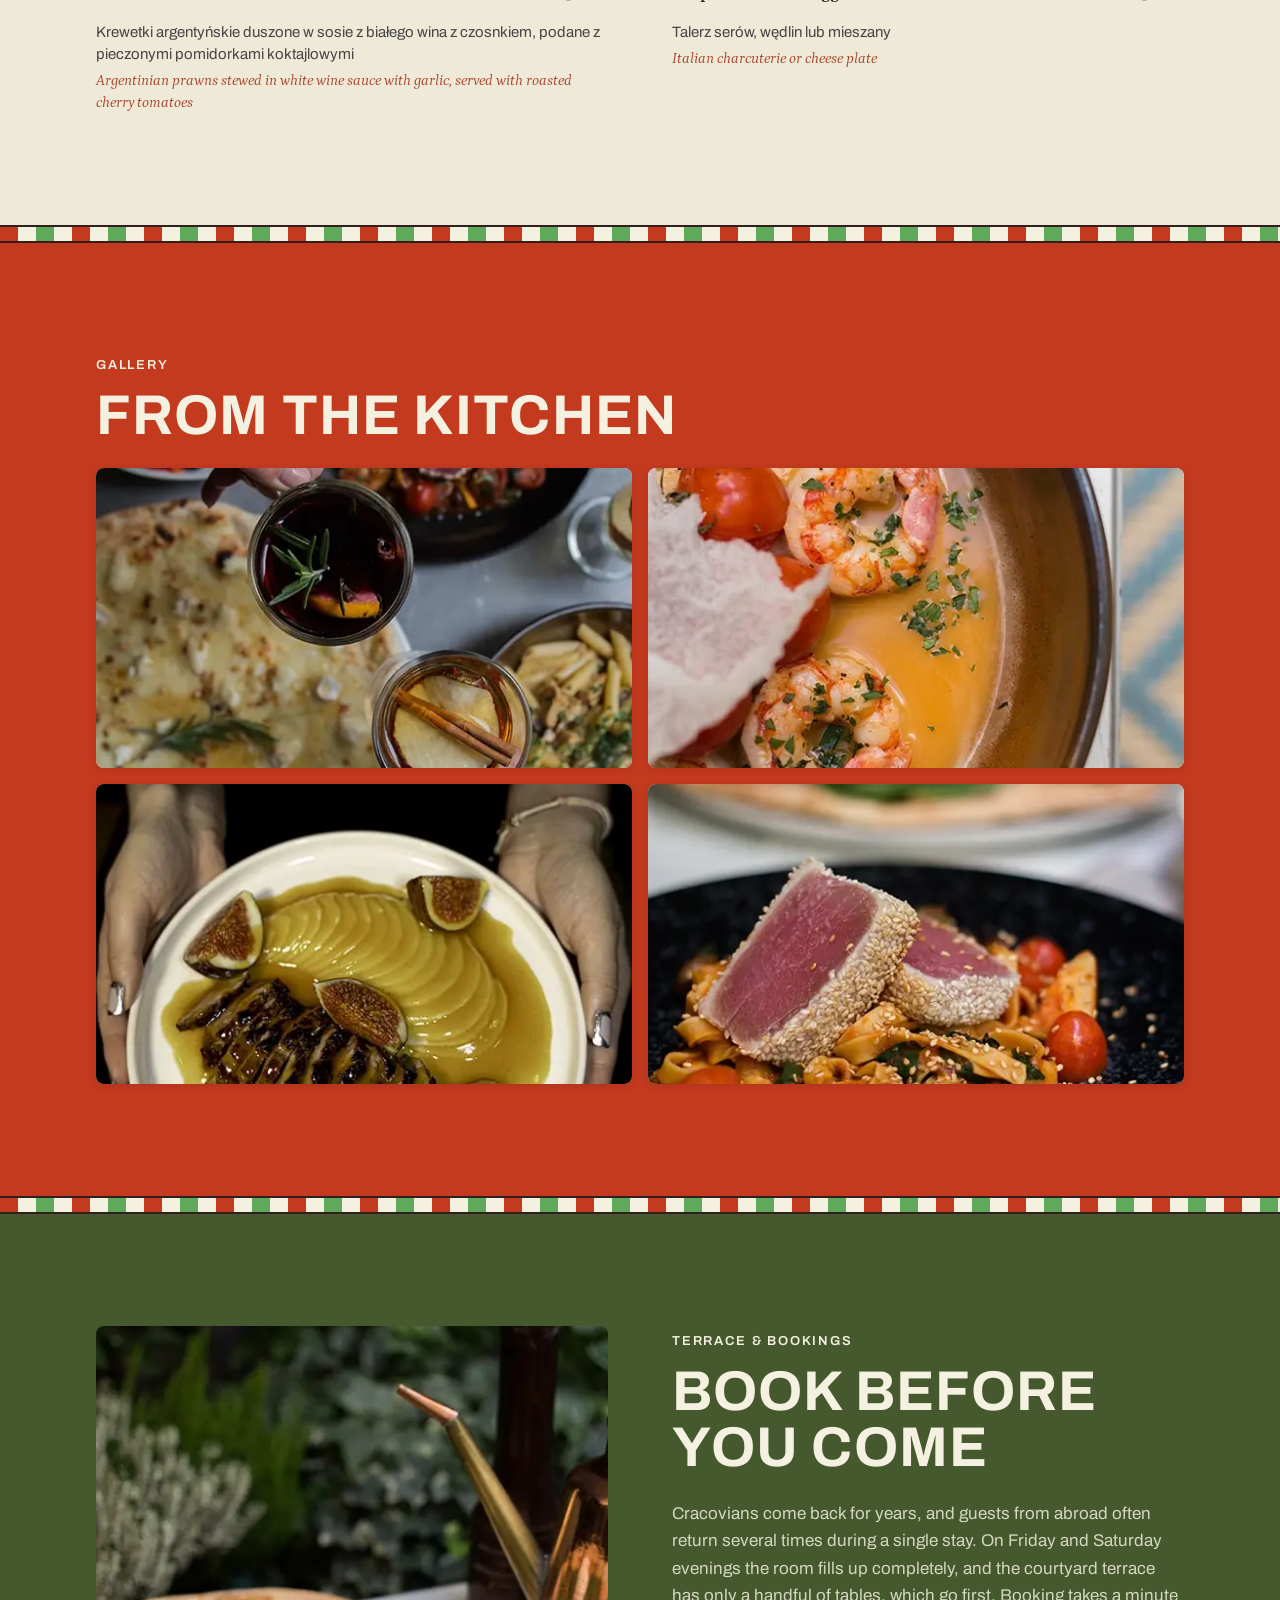
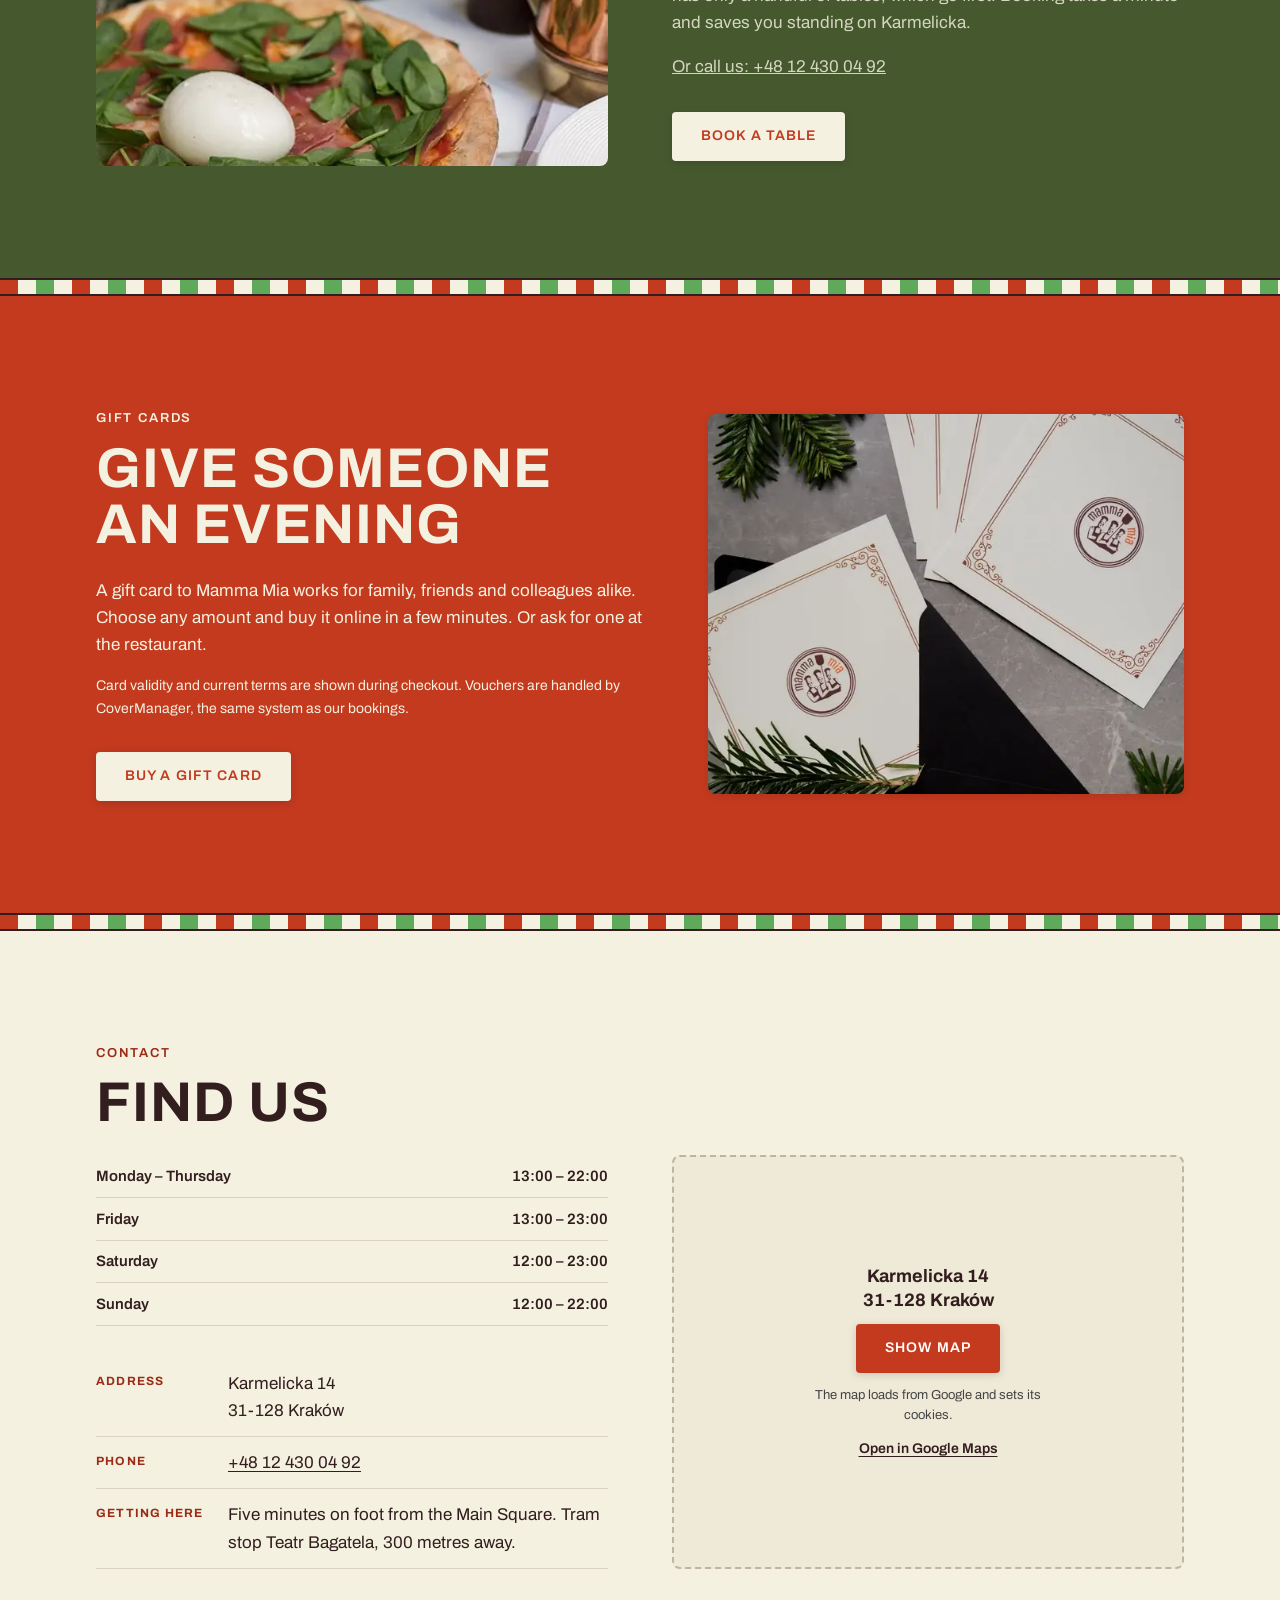
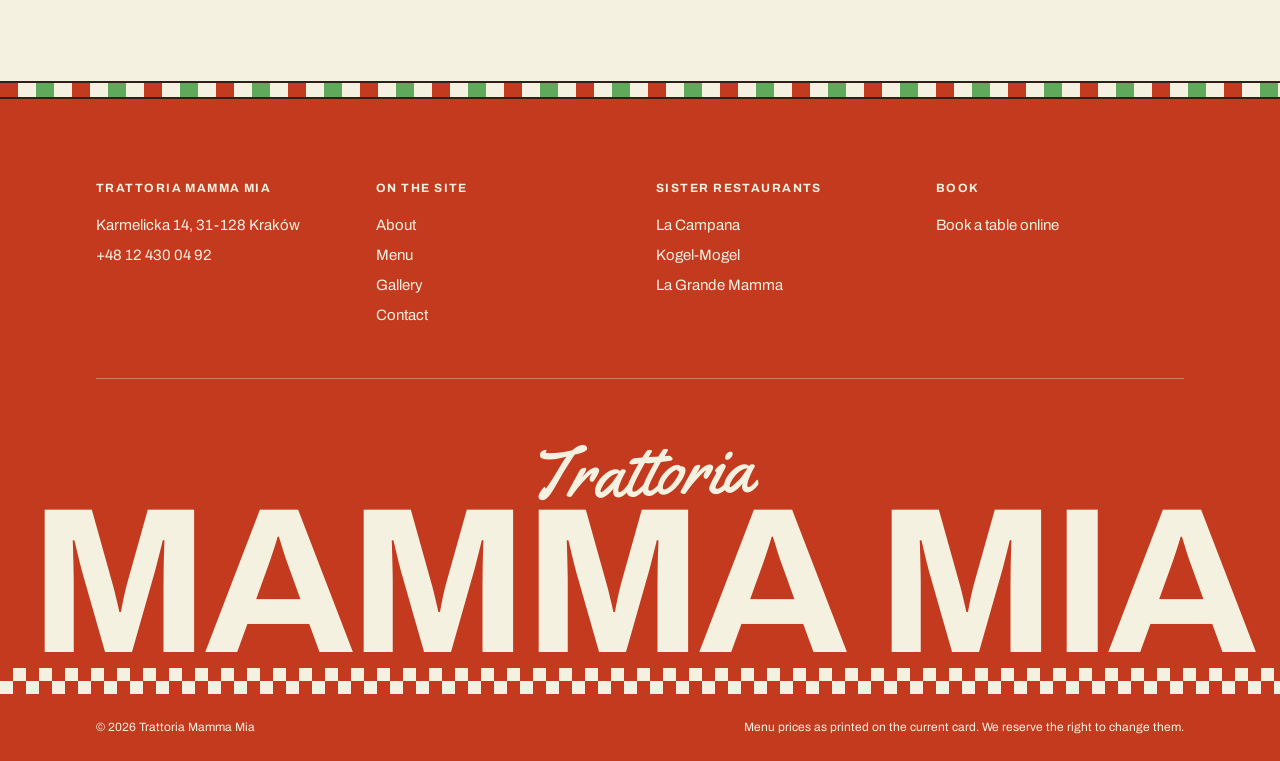
==== commit b25635c3: "content: usunięcie drobnego druku z końca karty Blok .menu__fineprint niósł stopkę drukowanego menu:" ====
--- a/index.html
+++ b/index.html
@@ -36,7 +36,7 @@
   <link rel="preload" as="font" type="font/woff2" href="fonts/archivo-wght-latin-ext.woff2" crossorigin>
   <link rel="preload" as="font" type="font/woff2" href="fonts/yellowtail-400-latin.woff2" crossorigin>
 
-  <link rel="stylesheet" href="css/style.css?v=60">
+  <link rel="stylesheet" href="css/style.css?v=61">
   <script>document.documentElement.classList.add('js');</script>
 </head>
 <body>
@@ -1422,24 +1422,6 @@
             </div>
           </details>
         </section>
-        <div class="menu__fineprint">
-          <p data-en="All dishes are prepared from fresh produce to your individual order. Waiting time is approximately 45 minutes.">
-            Wszystkie dania przygotowujemy wyłącznie ze świeżych produktów, na Państwa indywidualne
-            zamówienie. Czas oczekiwania wynosi około 45 minut.
-          </p>
-          <p data-en="We appreciate the opportunity to thank the waiting team through a service charge of 12.5% to 17%. We leave this to your discretion. For bookings over 4 people a 12.5% service charge is added automatically.">
-            Cenimy sobie możliwość podziękowania za obsługę zespołu kelnerskiego poprzez serwis
-            w przedziale od 12,5% do 17%. Pozostawiamy to do Państwa uznania. Przy rezerwacji
-            powyżej 4 osób doliczamy serwis 12,5%.
-          </p>
-          <p data-en="The allergen menu is available from the restaurant manager. Half a portion costs 60% of the price. Our kitchen uses products containing gluten, so trace amounts may appear even in gluten-free dishes; gluten-free pasta is available on request. Takeaway orders carry an additional 2 PLN packaging fee.">
-            Karta menu z wyszczególnionymi alergenami znajduje się u managera restauracji.
-            Pół porcji kosztuje 60% ceny. W naszej kuchni używamy produktów zawierających gluten,
-            więc śladowe ilości mogą pojawić się również w daniach bezglutenowych; na życzenie
-            podajemy makaron bezglutenowy. Przy zamówieniach na wynos doliczamy opłatę 2 zł
-            za opakowanie.
-          </p>
-        </div>
 
       </div>
     </section>
--- a/css/style.css
+++ b/css/style.css
@@ -921,17 +921,6 @@
   font-weight: 600;
 }
 
-/* drobny druk z końca karty */
-.menu__fineprint {
-  margin-top: var(--space-8);
-  padding-top: var(--space-5);
-  border-top: 1px solid var(--c-line-soft);
-  font-size: 0.8125rem;
-  line-height: 1.7;
-  color: var(--c-ink-soft);
-  max-width: 78ch;
-}
-.menu__fineprint p { margin: 0 0 var(--space-2); }
 
 /* =========================================================
    11. GALERIA
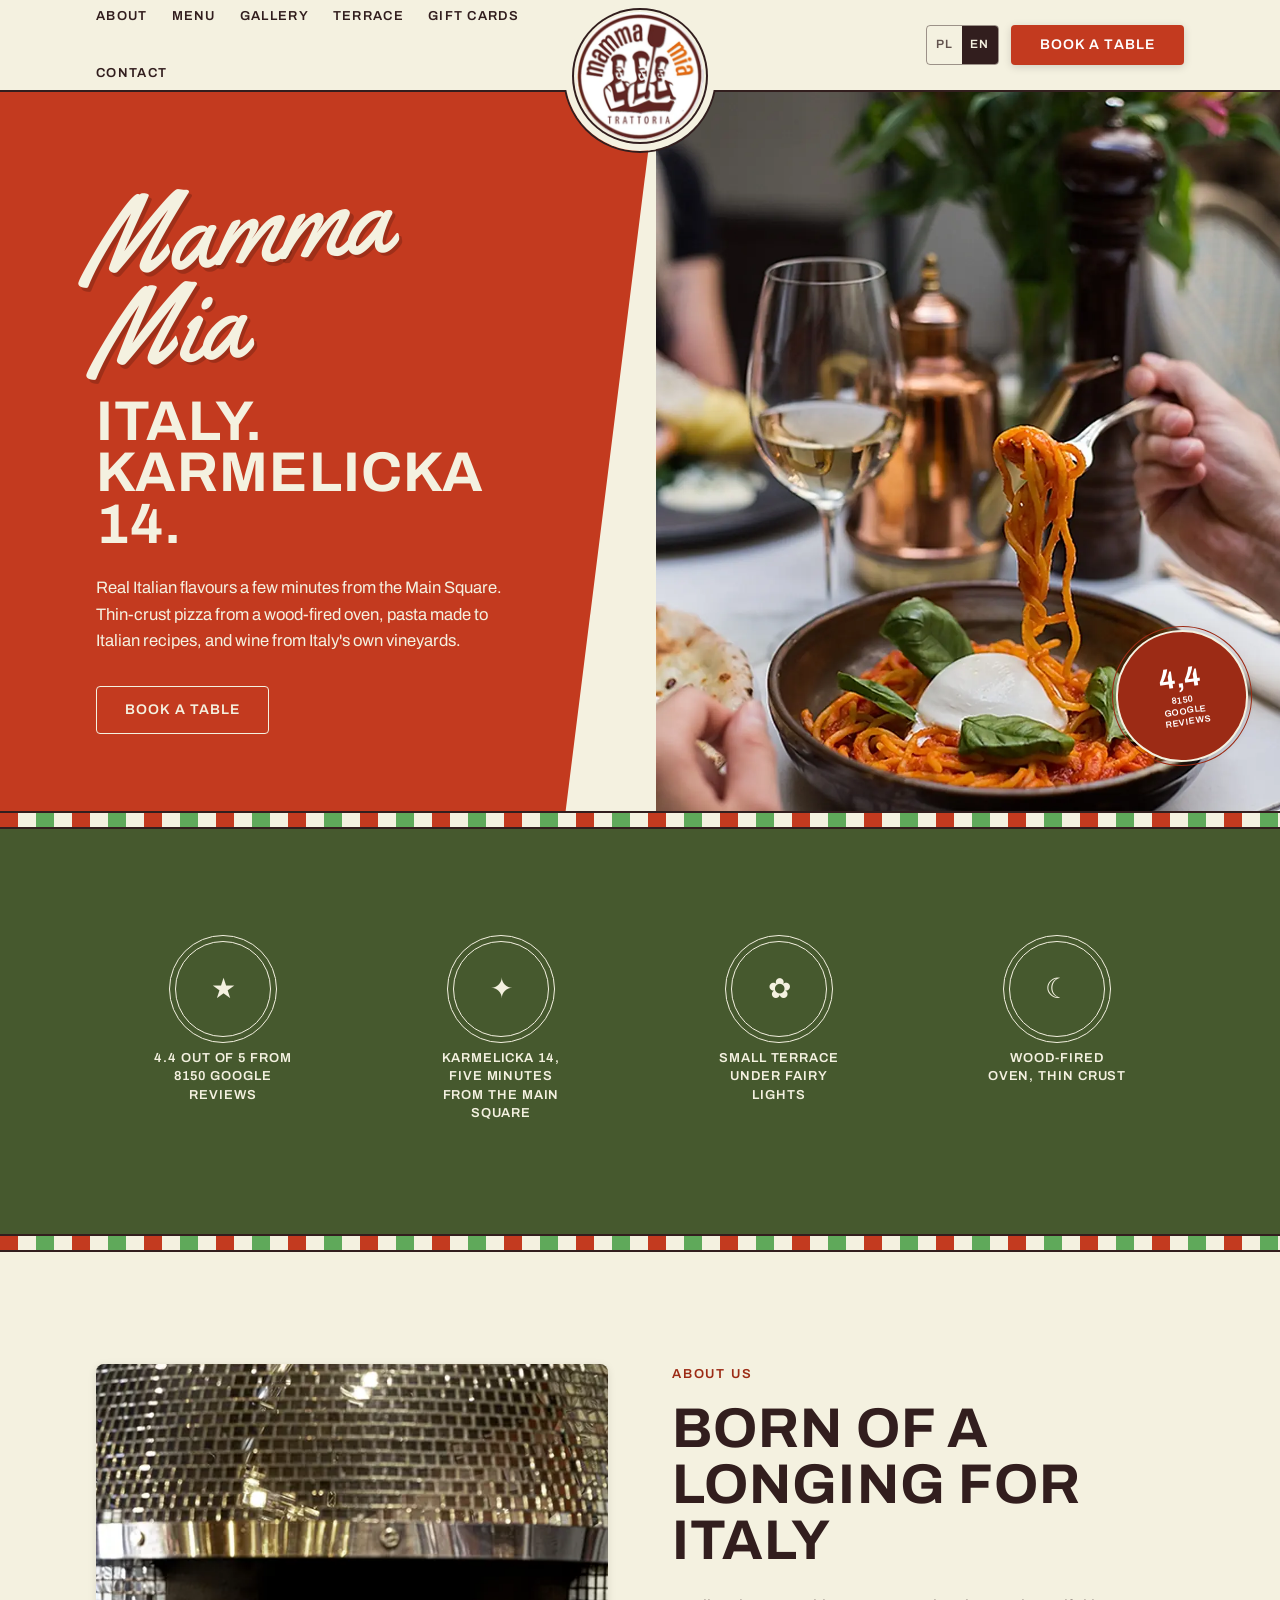
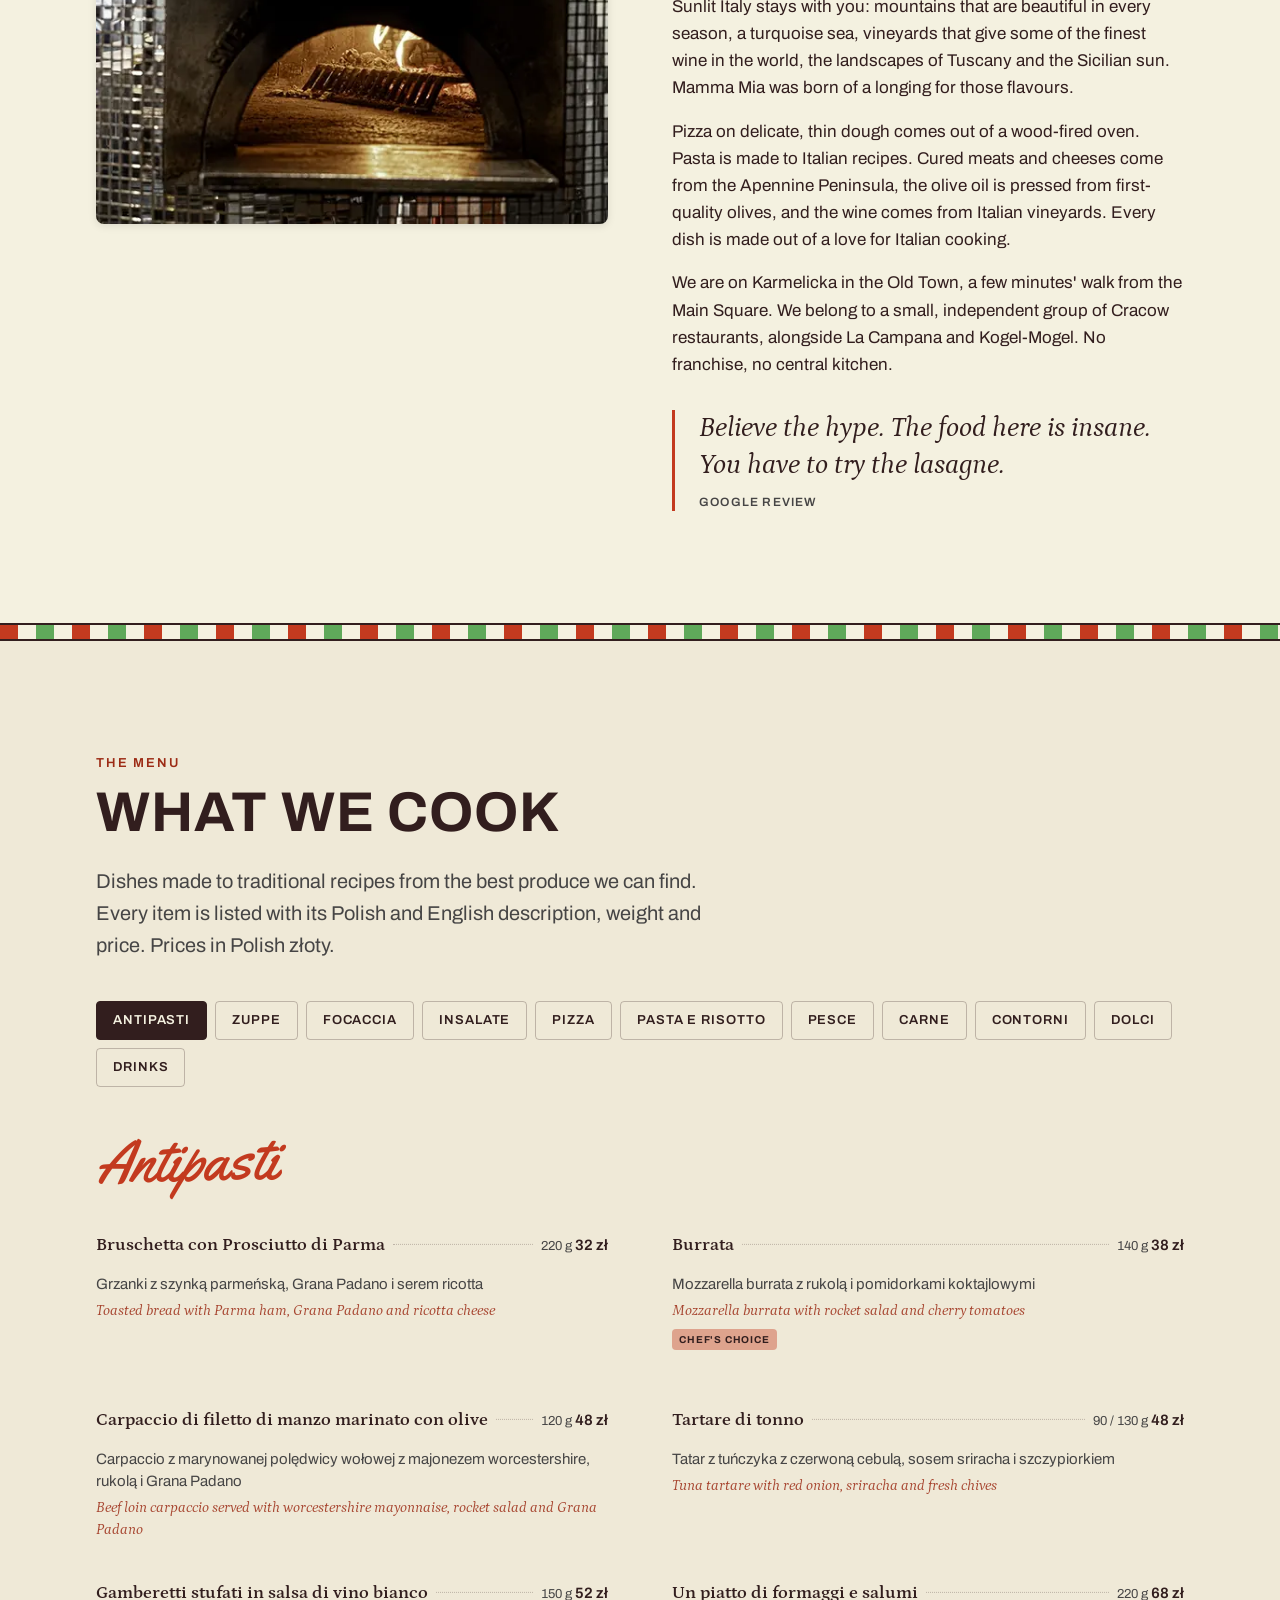
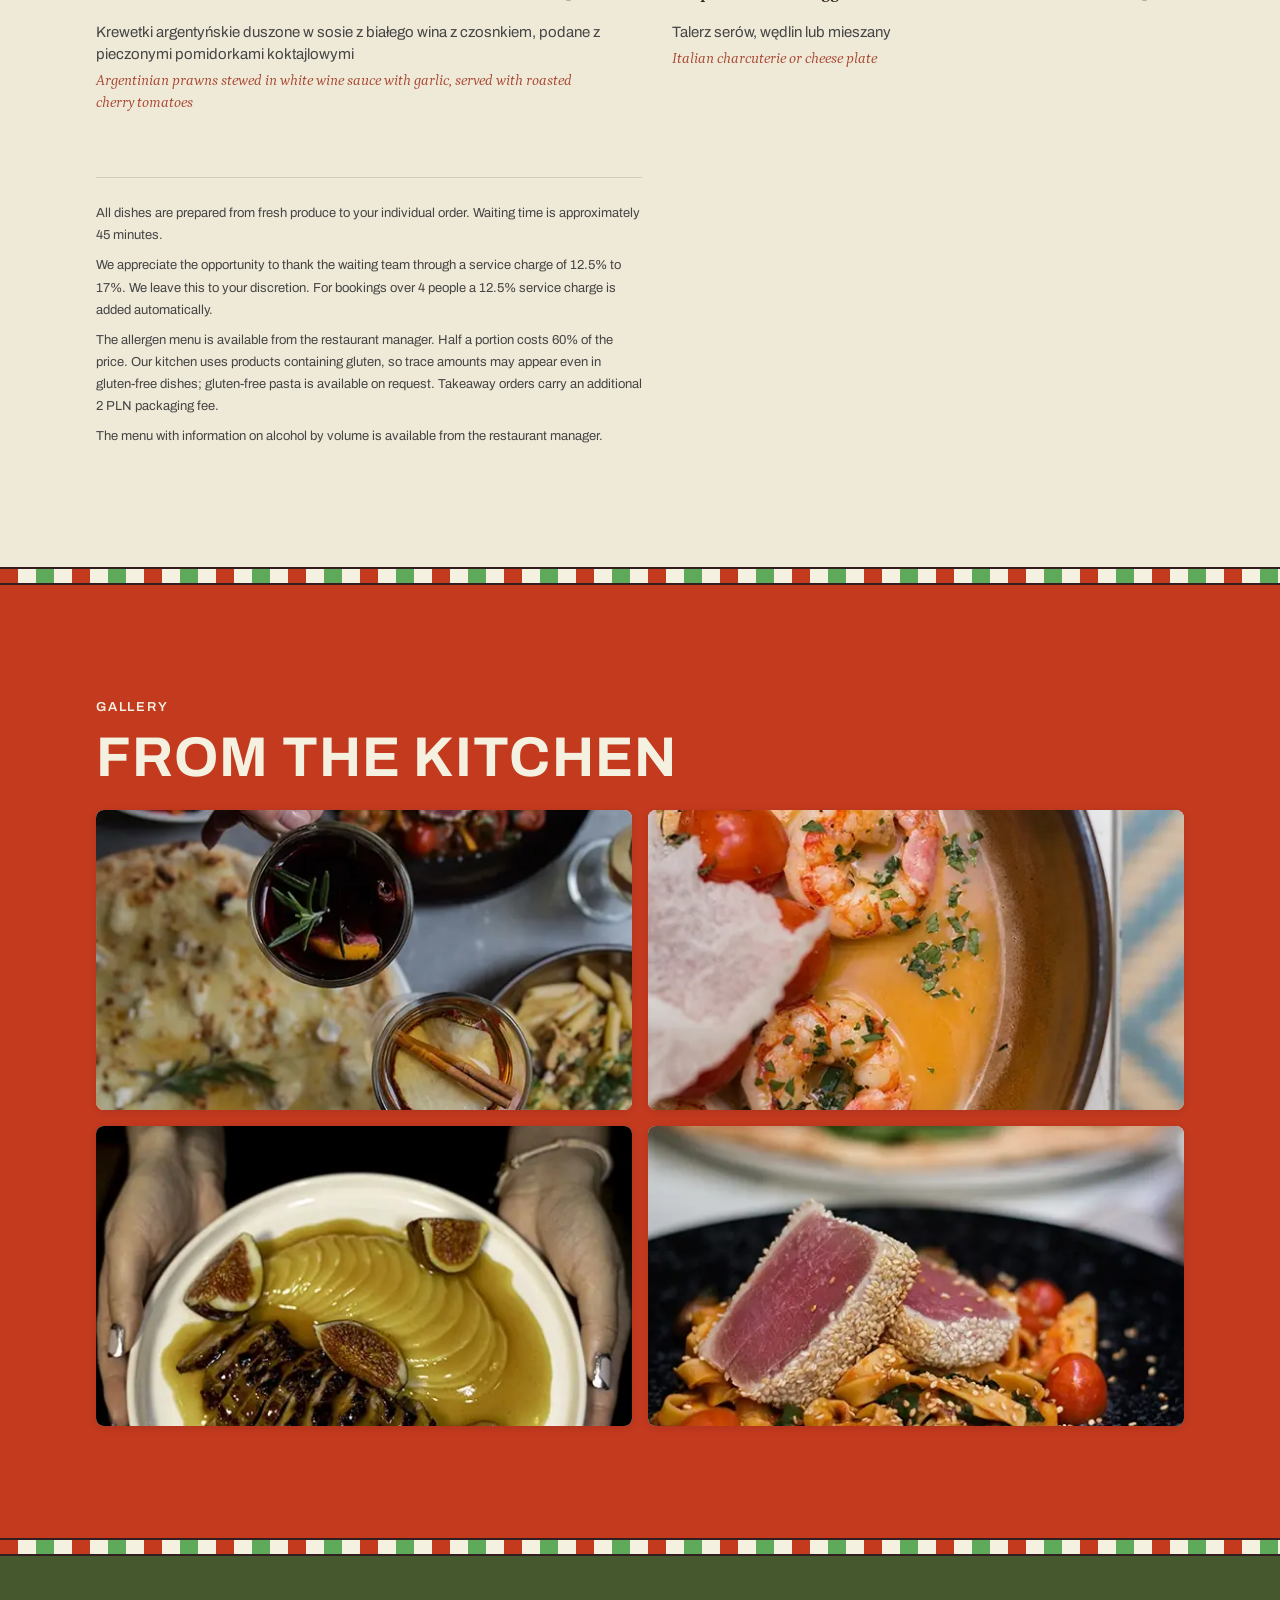
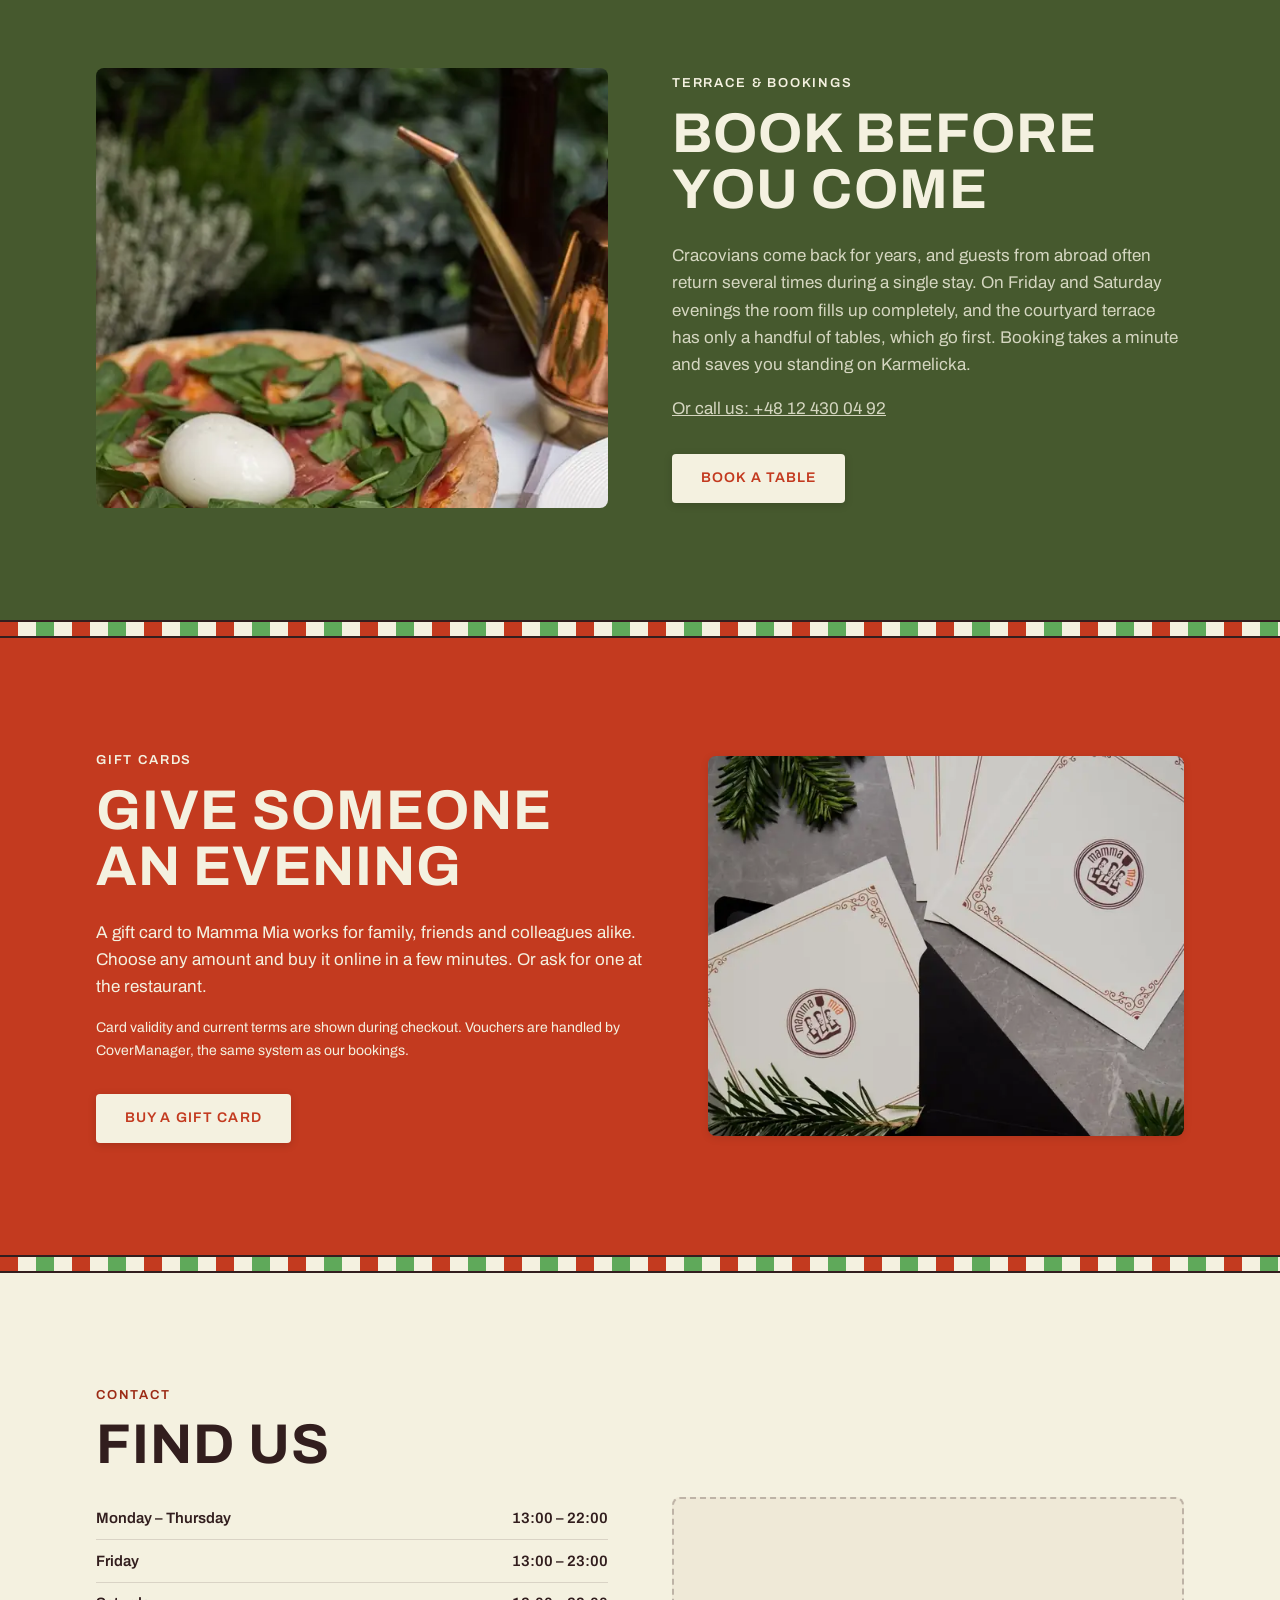
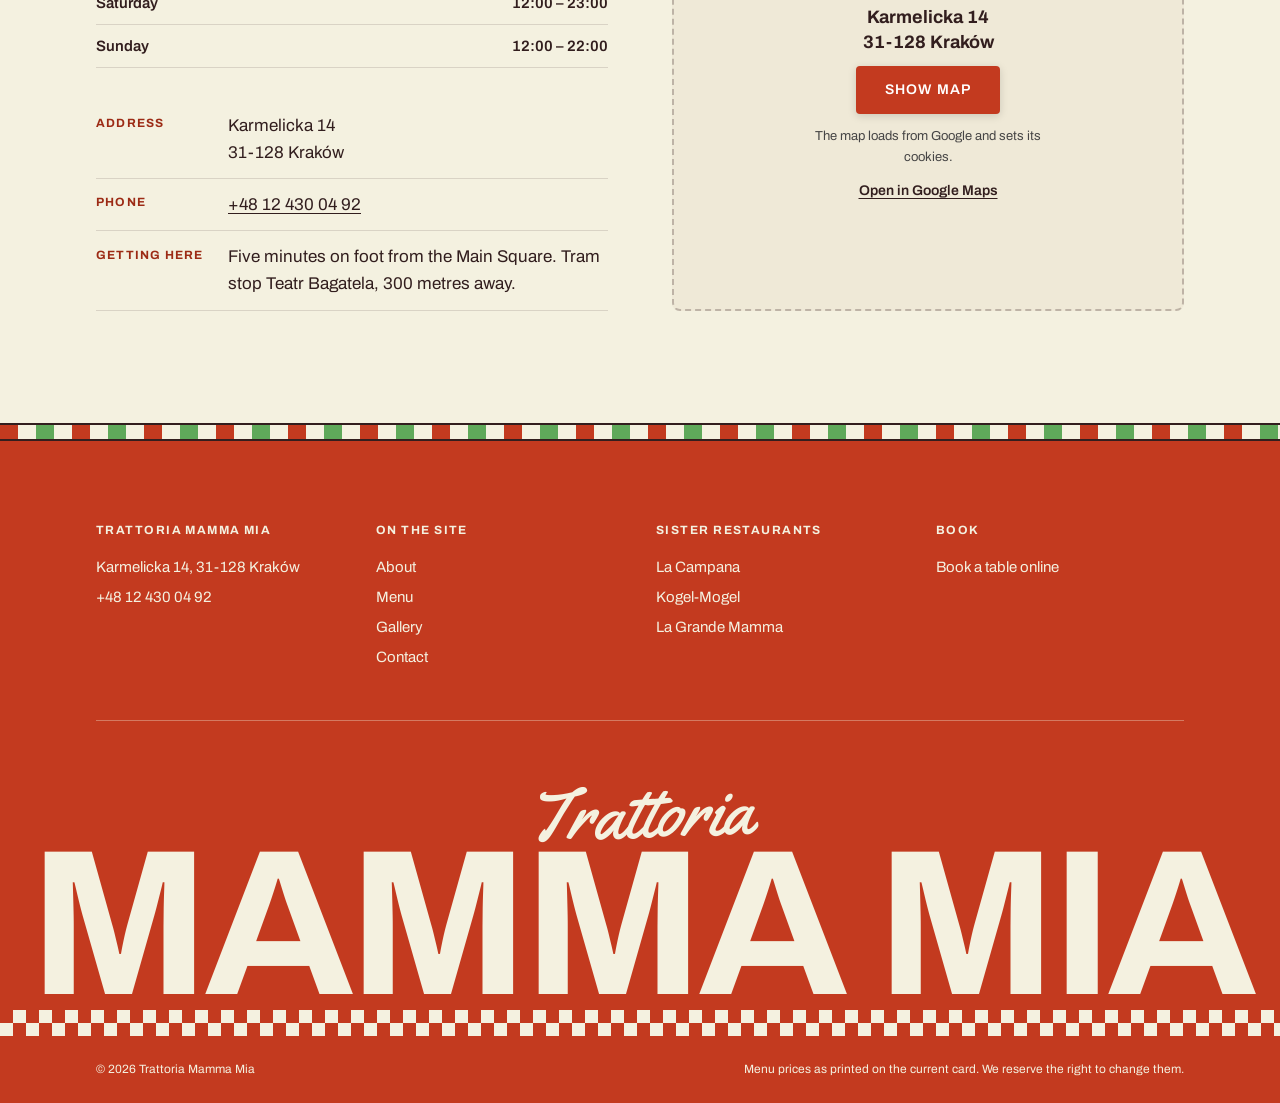
==== commit 6282ce62: "content: przywrócenie drobnego druku i przypis o zawartości alkoholu Skany aktualnych kart potwierdz" ====
--- a/index.html
+++ b/index.html
@@ -36,7 +36,7 @@
   <link rel="preload" as="font" type="font/woff2" href="fonts/archivo-wght-latin-ext.woff2" crossorigin>
   <link rel="preload" as="font" type="font/woff2" href="fonts/yellowtail-400-latin.woff2" crossorigin>
 
-  <link rel="stylesheet" href="css/style.css?v=61">
+  <link rel="stylesheet" href="css/style.css?v=60">
   <script>document.documentElement.classList.add('js');</script>
 </head>
 <body>
@@ -1422,6 +1422,28 @@
             </div>
           </details>
         </section>
+        <div class="menu__fineprint">
+          <p data-en="All dishes are prepared from fresh produce to your individual order. Waiting time is approximately 45 minutes.">
+            Wszystkie dania przygotowujemy wyłącznie ze świeżych produktów, na Państwa indywidualne
+            zamówienie. Czas oczekiwania wynosi około 45 minut.
+          </p>
+          <p data-en="We appreciate the opportunity to thank the waiting team through a service charge of 12.5% to 17%. We leave this to your discretion. For bookings over 4 people a 12.5% service charge is added automatically.">
+            Cenimy sobie możliwość podziękowania za obsługę zespołu kelnerskiego poprzez serwis
+            w przedziale od 12,5% do 17%. Pozostawiamy to do Państwa uznania. Przy rezerwacji
+            powyżej 4 osób doliczamy serwis 12,5%.
+          </p>
+          <p data-en="The allergen menu is available from the restaurant manager. Half a portion costs 60% of the price. Our kitchen uses products containing gluten, so trace amounts may appear even in gluten-free dishes; gluten-free pasta is available on request. Takeaway orders carry an additional 2 PLN packaging fee.">
+            Karta menu z wyszczególnionymi alergenami znajduje się u managera restauracji.
+            Pół porcji kosztuje 60% ceny. W naszej kuchni używamy produktów zawierających gluten,
+            więc śladowe ilości mogą pojawić się również w daniach bezglutenowych; na życzenie
+            podajemy makaron bezglutenowy. Przy zamówieniach na wynos doliczamy opłatę 2 zł
+            za opakowanie.
+          </p>
+          <p data-en="The menu with information on alcohol by volume is available from the restaurant manager.">
+            Karta z informacją o objętościowej zawartości alkoholu znajduje się u managera
+            restauracji.
+          </p>
+        </div>
 
       </div>
     </section>
--- a/css/style.css
+++ b/css/style.css
@@ -921,6 +921,17 @@
   font-weight: 600;
 }
 
+/* drobny druk z końca karty */
+.menu__fineprint {
+  margin-top: var(--space-8);
+  padding-top: var(--space-5);
+  border-top: 1px solid var(--c-line-soft);
+  font-size: 0.8125rem;
+  line-height: 1.7;
+  color: var(--c-ink-soft);
+  max-width: 78ch;
+}
+.menu__fineprint p { margin: 0 0 var(--space-2); }
 
 /* =========================================================
    11. GALERIA
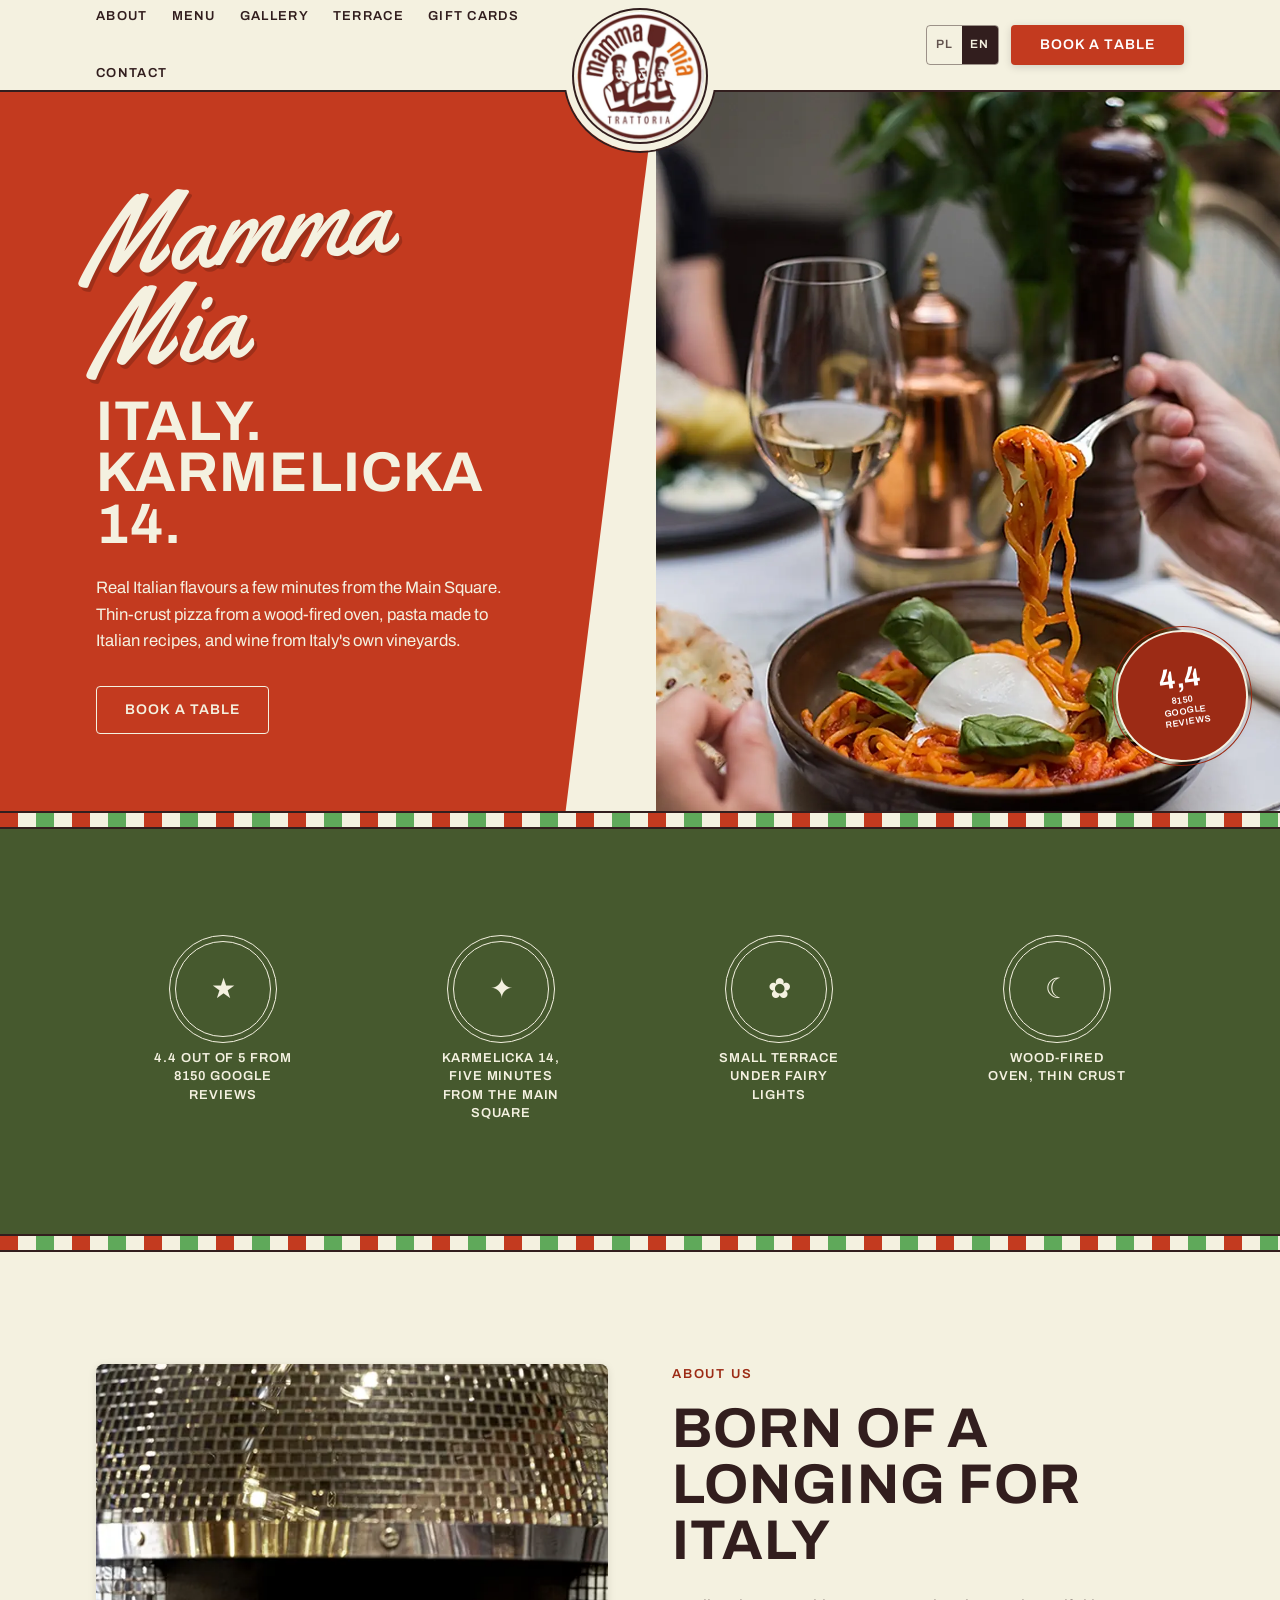
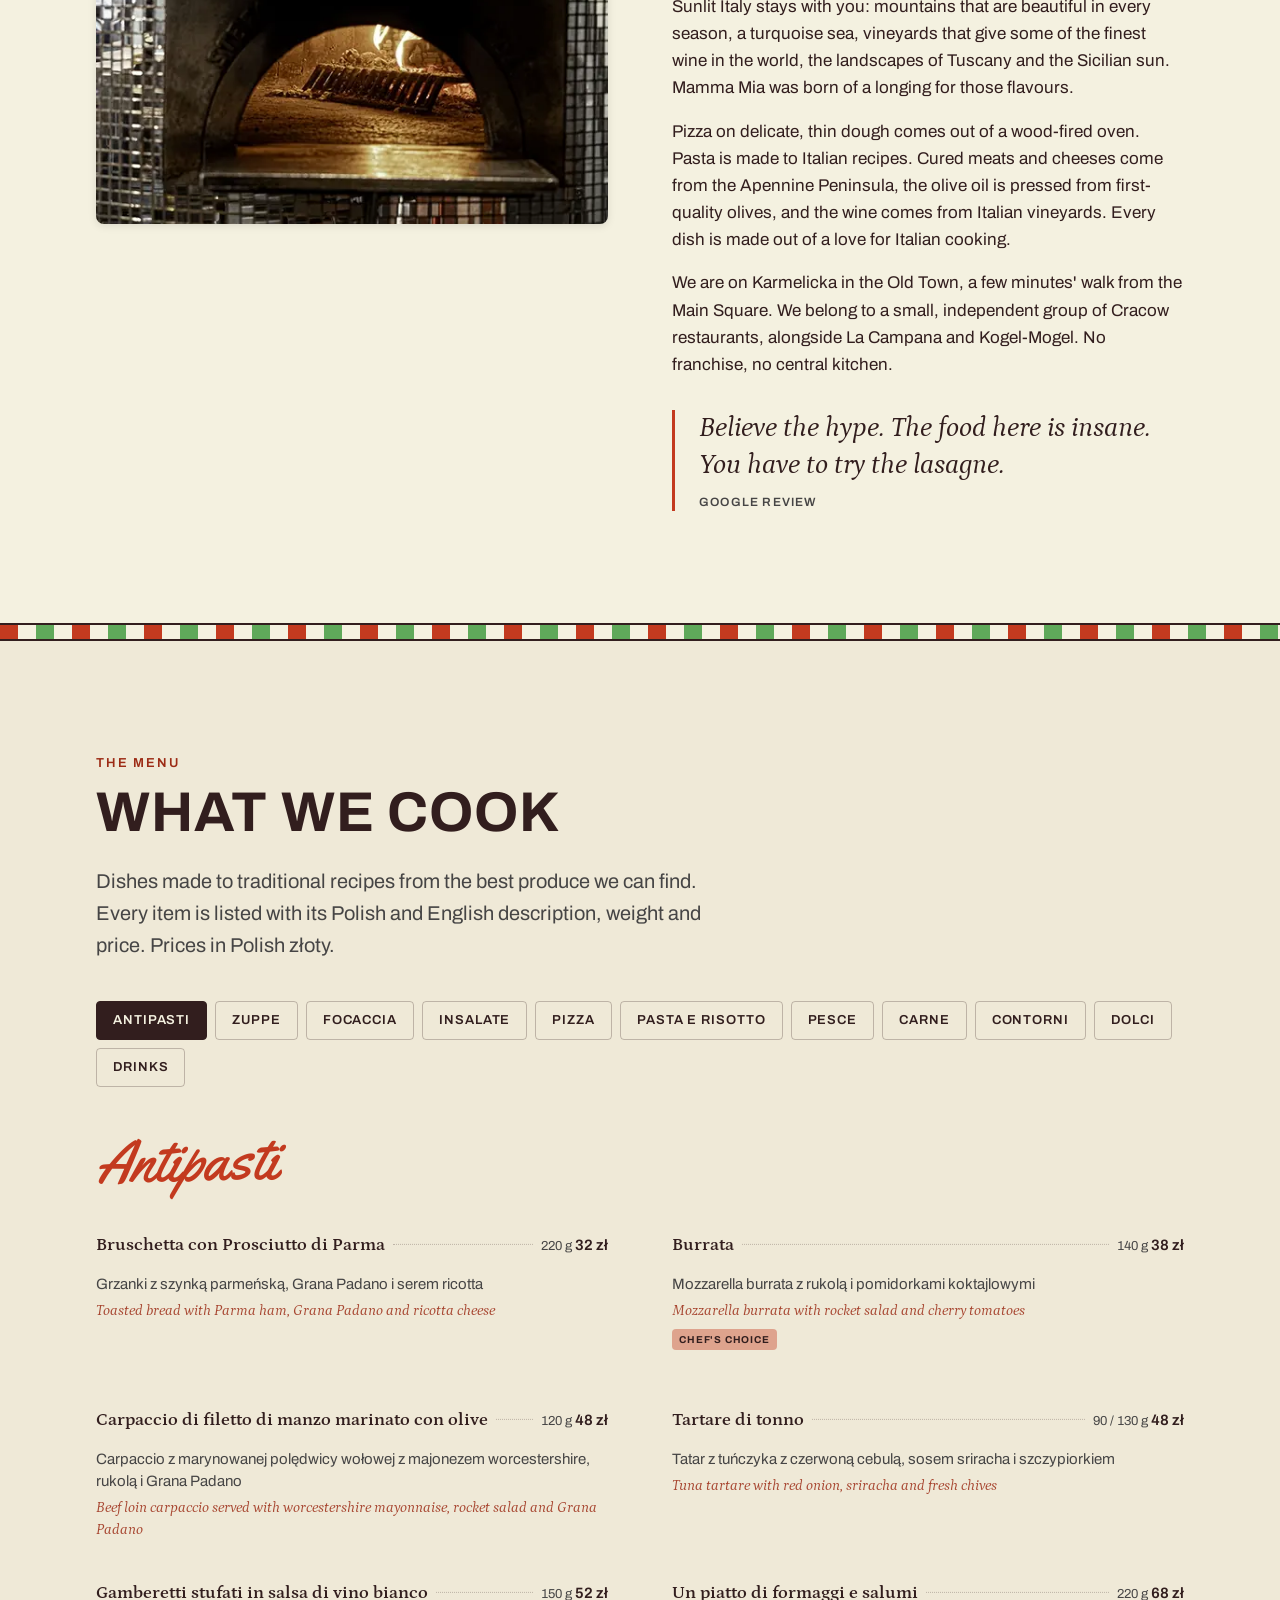
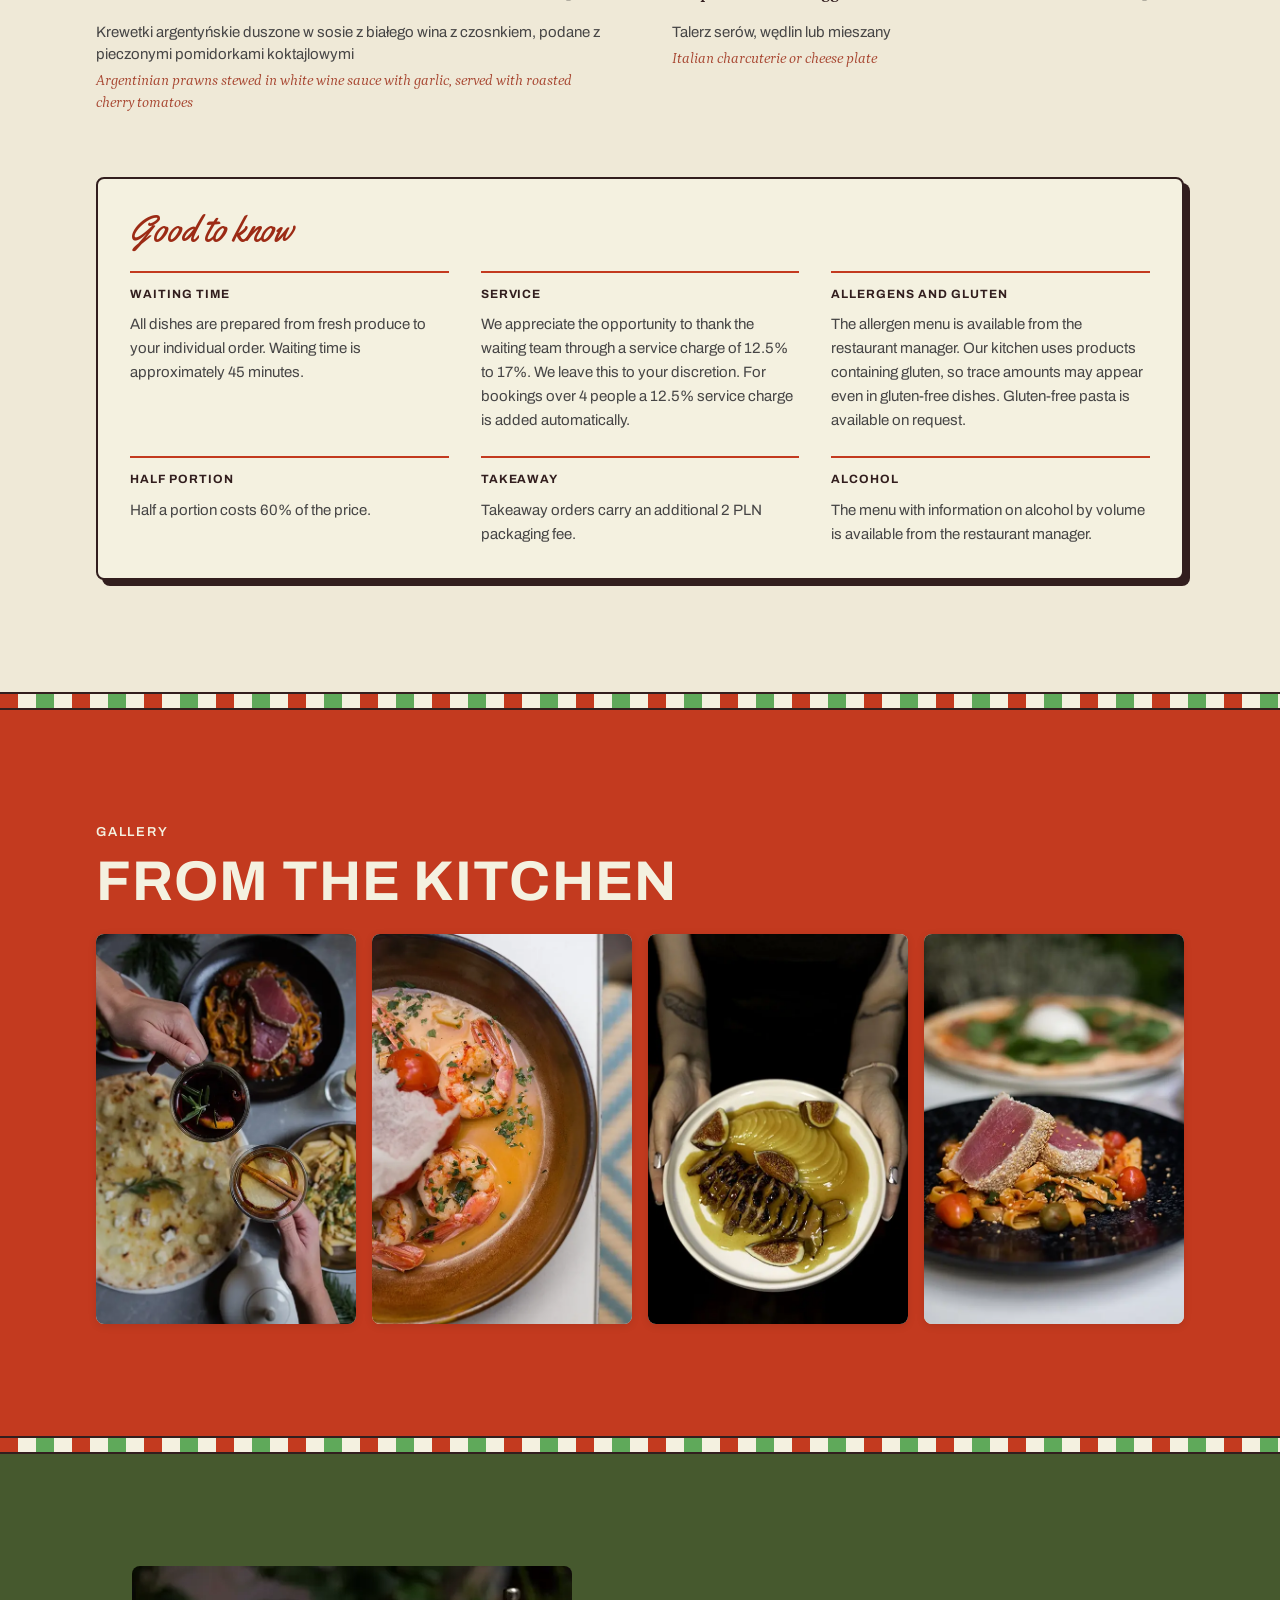
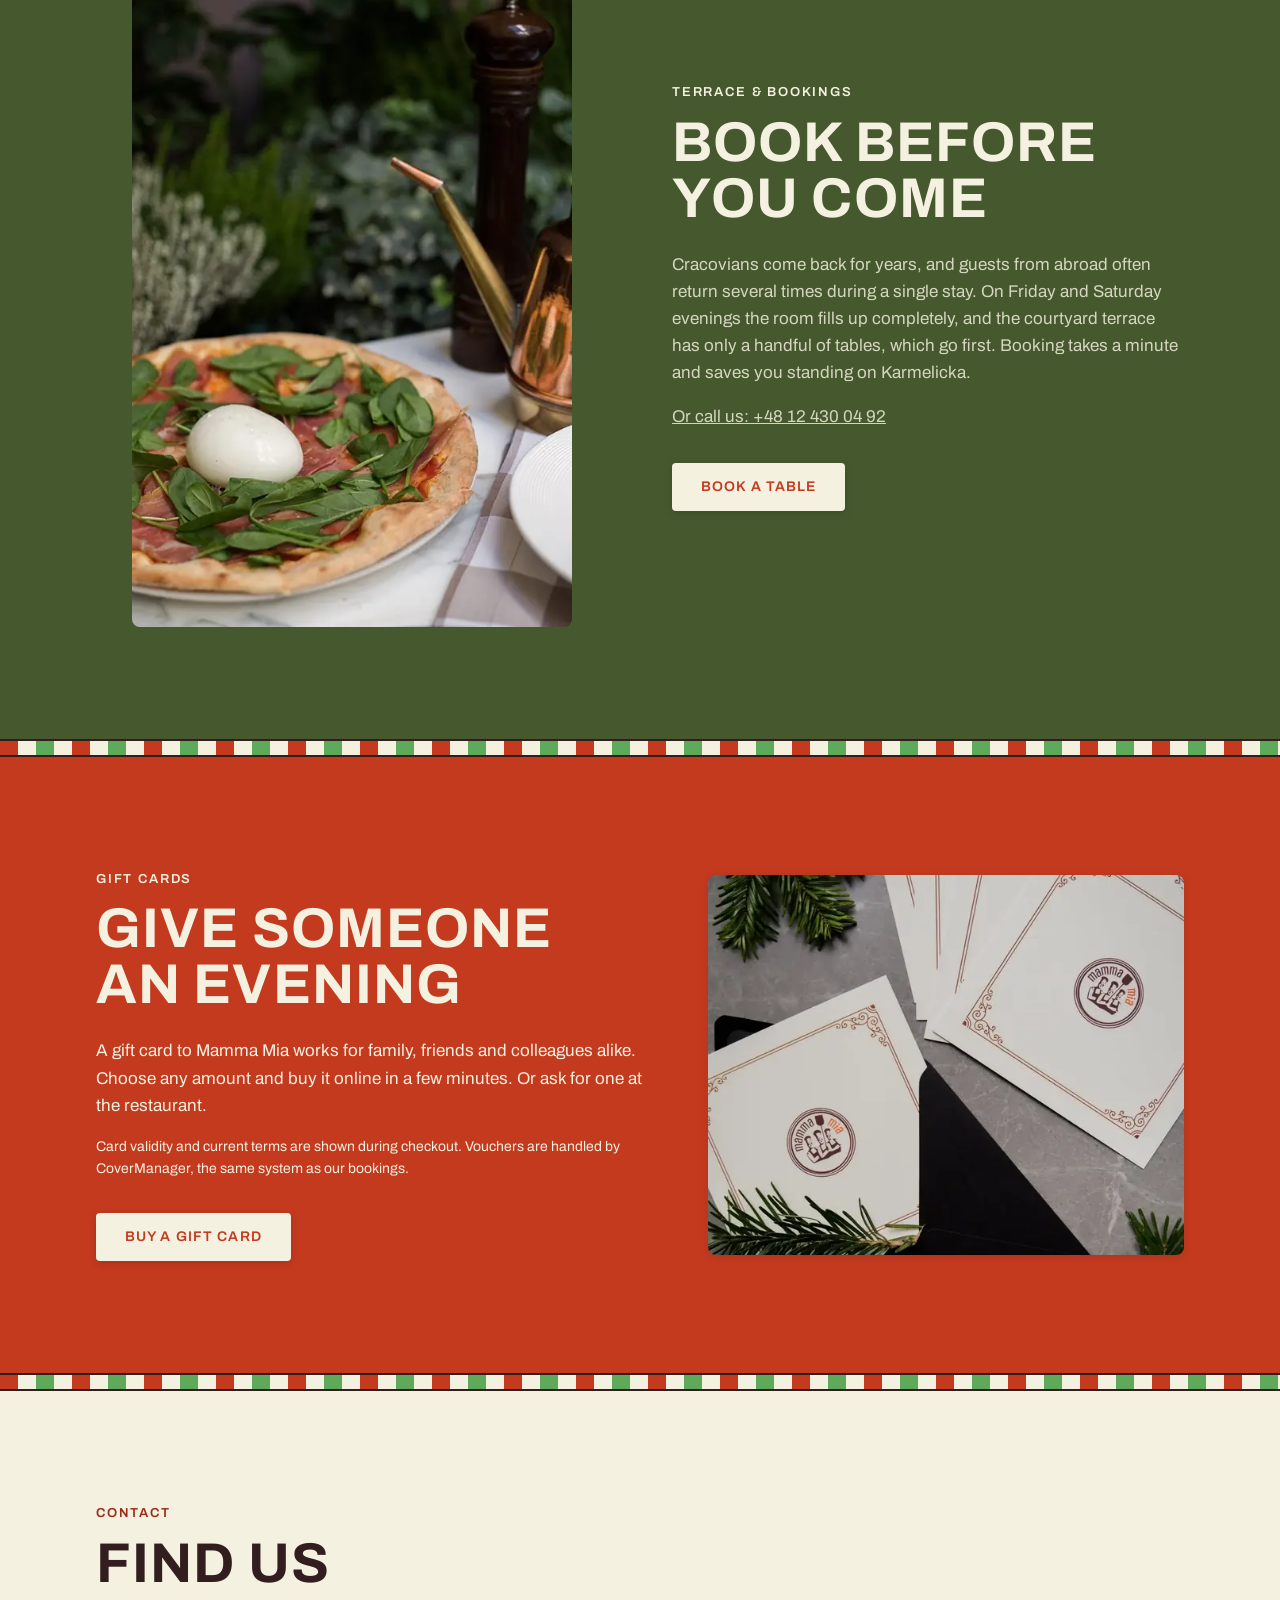
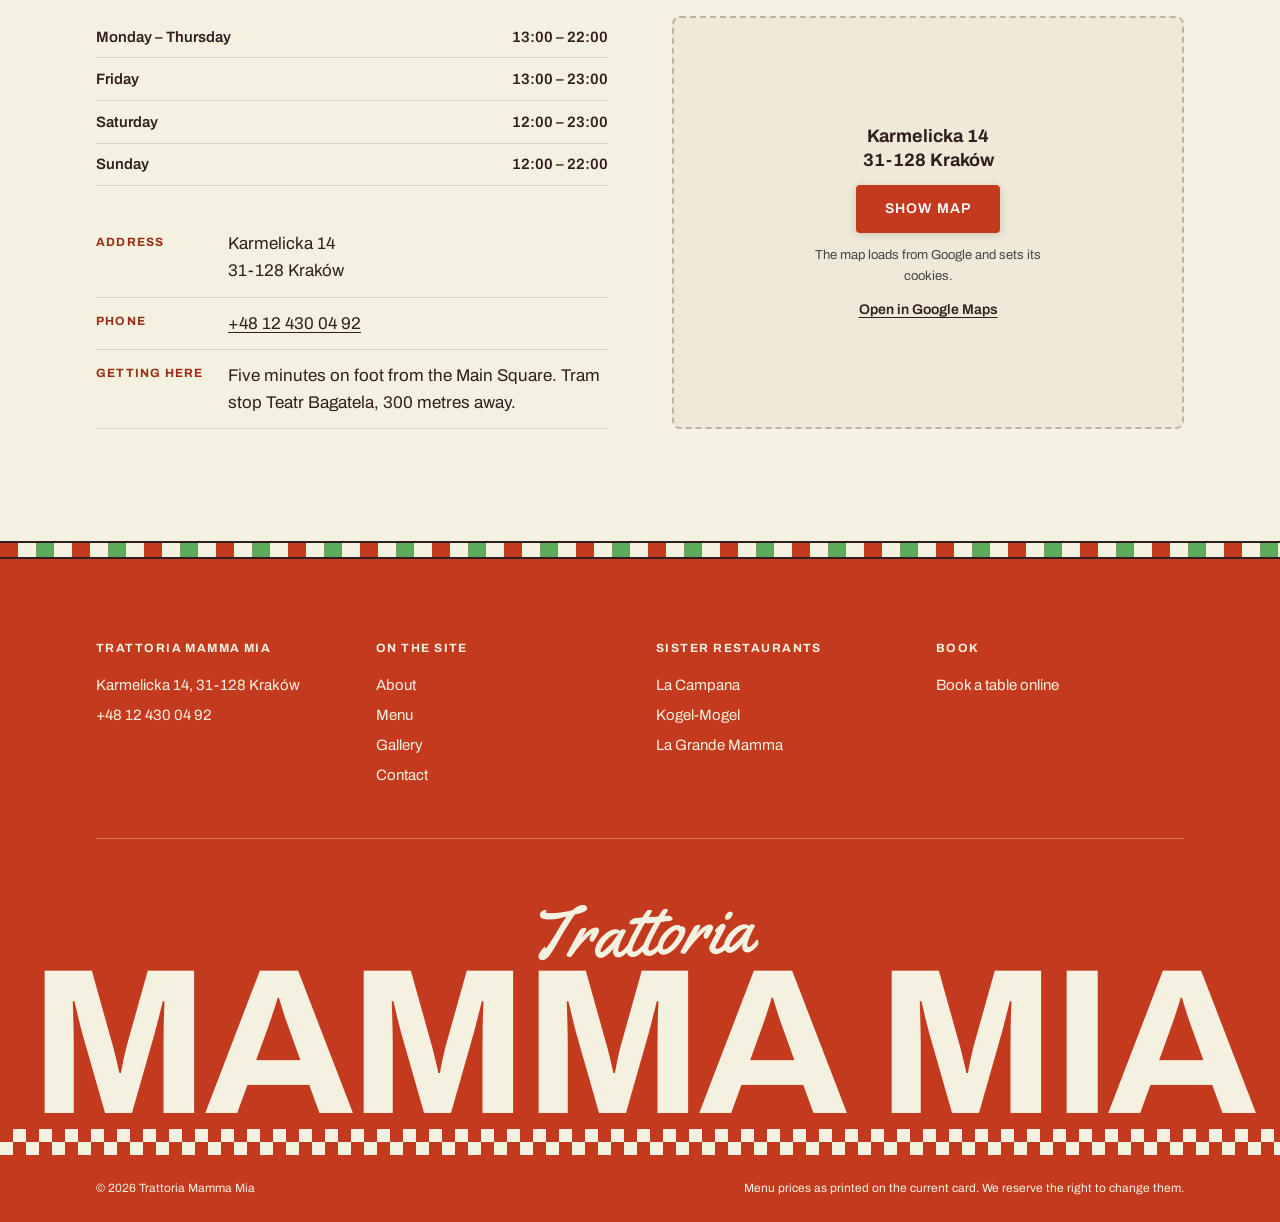
==== commit 82351154: "style: drobny druk jako karta informacyjna, stemple w pełnych rzędach Drobny druk pod kartą był gęst" ====
--- a/index.html
+++ b/index.html
@@ -5,14 +5,6 @@
   <meta name="viewport" content="width=device-width, initial-scale=1.0">
 
   <title>Trattoria Mamma Mia, włoska restauracja i pizzeria, Karmelicka 14, Kraków</title>
-  <!-- ==========================================================
-       USUŃ PRZED WDROŻENIEM U KLIENTA
-       Blokuje indeksowanie wersji demonstracyjnej. Robots.txt na
-       GitHub Pages w podkatalogu jest ignorowany przez roboty, więc
-       ten meta tag jest jedynym, co tu działa. Zostawiony na produkcji
-       sprawi, że strona nie pojawi się w Google.
-       ========================================================== -->
-  <meta name="robots" content="noindex, nofollow">
 
   <meta name="description" content="Trattoria przy Karmelickiej 14 w Krakowie, kilka minut od Rynku. Pizza na cienkim cieście z pieca opalanego drewnem, makarony według włoskich receptur, wędliny i sery z Półwyspu Apenińskiego, wina z włoskich winnic. Menu z cenami, godziny otwarcia i rezerwacja online.">
 
@@ -1422,28 +1414,35 @@
             </div>
           </details>
         </section>
-        <div class="menu__fineprint">
-          <p data-en="All dishes are prepared from fresh produce to your individual order. Waiting time is approximately 45 minutes.">
-            Wszystkie dania przygotowujemy wyłącznie ze świeżych produktów, na Państwa indywidualne
-            zamówienie. Czas oczekiwania wynosi około 45 minut.
-          </p>
-          <p data-en="We appreciate the opportunity to thank the waiting team through a service charge of 12.5% to 17%. We leave this to your discretion. For bookings over 4 people a 12.5% service charge is added automatically.">
-            Cenimy sobie możliwość podziękowania za obsługę zespołu kelnerskiego poprzez serwis
-            w przedziale od 12,5% do 17%. Pozostawiamy to do Państwa uznania. Przy rezerwacji
-            powyżej 4 osób doliczamy serwis 12,5%.
-          </p>
-          <p data-en="The allergen menu is available from the restaurant manager. Half a portion costs 60% of the price. Our kitchen uses products containing gluten, so trace amounts may appear even in gluten-free dishes; gluten-free pasta is available on request. Takeaway orders carry an additional 2 PLN packaging fee.">
-            Karta menu z wyszczególnionymi alergenami znajduje się u managera restauracji.
-            Pół porcji kosztuje 60% ceny. W naszej kuchni używamy produktów zawierających gluten,
-            więc śladowe ilości mogą pojawić się również w daniach bezglutenowych; na życzenie
-            podajemy makaron bezglutenowy. Przy zamówieniach na wynos doliczamy opłatę 2 zł
-            za opakowanie.
-          </p>
-          <p data-en="The menu with information on alcohol by volume is available from the restaurant manager.">
-            Karta z informacją o objętościowej zawartości alkoholu znajduje się u managera
-            restauracji.
-          </p>
-        </div>
+        <aside class="menu__fineprint" aria-labelledby="dobrze-wiedziec">
+          <h3 class="menu__fineprint-title" id="dobrze-wiedziec" data-en="Good to know">Dobrze wiedzieć</h3>
+          <dl class="menu__fineprint-grid">
+            <div>
+              <dt data-en="Waiting time">Czas oczekiwania</dt>
+              <dd data-en="All dishes are prepared from fresh produce to your individual order. Waiting time is approximately 45 minutes.">Wszystkie dania przygotowujemy wyłącznie ze świeżych produktów, na Państwa indywidualne zamówienie. Czas oczekiwania wynosi około 45 minut.</dd>
+            </div>
+            <div>
+              <dt data-en="Service">Serwis</dt>
+              <dd data-en="We appreciate the opportunity to thank the waiting team through a service charge of 12.5% to 17%. We leave this to your discretion. For bookings over 4 people a 12.5% service charge is added automatically.">Cenimy sobie możliwość podziękowania za obsługę zespołu kelnerskiego poprzez serwis w przedziale od 12,5% do 17%. Pozostawiamy to do Państwa uznania. Przy rezerwacji powyżej 4 osób doliczamy serwis 12,5%.</dd>
+            </div>
+            <div>
+              <dt data-en="Allergens and gluten">Alergeny i gluten</dt>
+              <dd data-en="The allergen menu is available from the restaurant manager. Our kitchen uses products containing gluten, so trace amounts may appear even in gluten-free dishes. Gluten-free pasta is available on request.">Karta menu z wyszczególnionymi alergenami znajduje się u managera restauracji. W naszej kuchni używamy produktów zawierających gluten, więc śladowe ilości mogą pojawić się również w daniach bezglutenowych. Na życzenie podajemy makaron bezglutenowy.</dd>
+            </div>
+            <div>
+              <dt data-en="Half portion">Pół porcji</dt>
+              <dd data-en="Half a portion costs 60% of the price.">Pół porcji kosztuje 60% ceny.</dd>
+            </div>
+            <div>
+              <dt data-en="Takeaway">Na wynos</dt>
+              <dd data-en="Takeaway orders carry an additional 2 PLN packaging fee.">Przy zamówieniach na wynos doliczamy opłatę 2 zł za opakowanie.</dd>
+            </div>
+            <div>
+              <dt data-en="Alcohol">Alkohol</dt>
+              <dd data-en="The menu with information on alcohol by volume is available from the restaurant manager.">Karta z informacją o objętościowej zawartości alkoholu znajduje się u managera restauracji.</dd>
+            </div>
+          </dl>
+        </aside>
 
       </div>
     </section>
--- a/css/style.css
+++ b/css/style.css
@@ -639,13 +639,18 @@
 /* =========================================================
    8. PASEK STEMPLI
    ========================================================= */
+/* Zawsze pełne rzędy: 2 + 2 na wąskich ekranach, 4 w rzędzie od 700 px.
+   auto-fit dawał na iPadzie mini układ 3 + 1. */
 .stamps {
   display: grid;
-  grid-template-columns: repeat(auto-fit, minmax(180px, 1fr));
+  grid-template-columns: repeat(2, 1fr);
   gap: var(--space-5);
   list-style: none;
   margin: 0;
   padding: 0;
+}
+@media (min-width: 700px) {
+  .stamps { grid-template-columns: repeat(4, 1fr); }
 }
 
 .stamp {
@@ -921,30 +926,67 @@
   font-weight: 600;
 }
 
-/* drobny druk z końca karty */
+/* Drobny druk z karty jako karta informacyjna. Sześć krótkich pozycji
+   z etykietami czyta się szybciej niż trzy gęste akapity. */
 .menu__fineprint {
   margin-top: var(--space-8);
-  padding-top: var(--space-5);
-  border-top: 1px solid var(--c-line-soft);
-  font-size: 0.8125rem;
-  line-height: 1.7;
+  padding: clamp(1.25rem, 3vw, 2rem);
+  border: 2px solid var(--c-ink);
+  border-radius: var(--radius-card);
+  background: var(--c-bg);
+  box-shadow: 6px 6px 0 var(--c-ink);
+}
+.menu__fineprint-title {
+  margin: 0 0 var(--space-5);
+  font-family: var(--font-script);
+  font-weight: 400;
+  font-size: clamp(1.75rem, 3vw, 2.25rem);
+  color: var(--c-accent);
+  line-height: 1;
+}
+.menu__fineprint-grid {
+  display: grid;
+  grid-template-columns: 1fr;
+  gap: var(--space-5) var(--space-6);
+  margin: 0;
+}
+@media (min-width: 700px) {
+  .menu__fineprint-grid { grid-template-columns: repeat(2, 1fr); }
+}
+@media (min-width: 1040px) {
+  .menu__fineprint-grid { grid-template-columns: repeat(3, 1fr); }
+}
+.menu__fineprint-grid > div {
+  padding-top: var(--space-3);
+  border-top: 2px solid var(--c-accent-fill);
+}
+.menu__fineprint dt {
+  margin: 0 0 var(--space-2);
+  font-size: 0.75rem;
+  font-weight: 700;
+  letter-spacing: 0.08em;
+  text-transform: uppercase;
+  color: var(--c-ink);
+}
+.menu__fineprint dd {
+  margin: 0;
+  font-size: 0.9375rem;
+  line-height: 1.6;
   color: var(--c-ink-soft);
-  max-width: 78ch;
-}
-.menu__fineprint p { margin: 0 0 var(--space-2); }
+}
 
 /* =========================================================
    11. GALERIA
    ========================================================= */
+/* Zdjęcia dań pokazane w całości, w swoich proporcjach 2:3. Przy stałej
+   wysokości kafelka object-fit ucinał talerze w połowie. */
 .gallery {
   display: grid;
-  grid-template-columns: repeat(auto-fit, minmax(220px, 1fr));
+  grid-template-columns: repeat(2, 1fr);
   gap: var(--space-4);
 }
 @media (min-width: 900px) {
-  /* Cztery kadry w dwóch równych rzędach. Kadry wnętrz przeniosły się
-     do pasa „Prosto z pieca", tu zostają same dania. */
-  .gallery { grid-template-columns: repeat(2, 1fr); }
+  .gallery { grid-template-columns: repeat(4, 1fr); }
 }
 .gallery figure {
   margin: 0;
@@ -954,9 +996,10 @@
   background: var(--c-bg-alt);
 }
 .gallery img {
+  display: block;
   width: 100%;
-  height: 300px;
-  object-fit: cover;
+  height: auto;
+  aspect-ratio: 549 / 823;
   transition: scale 0.4s ease;
 }
 .gallery figure:hover img { scale: 1.04; }
@@ -980,11 +1023,15 @@
 .feature__media {
   border-radius: var(--radius-card);
   overflow: hidden;
+  max-width: 440px;       /* cały pionowy kadr bez rozpychania sekcji */
+  justify-self: center;
+  width: 100%;
 }
 .feature__media img {
+  display: block;
   width: 100%;
-  height: clamp(260px, 38vw, 440px);
-  object-fit: cover;
+  height: auto;
+  aspect-ratio: 549 / 824;
 }
 .feature .section__eyebrow { color: var(--c-on-dark); }
 .feature p { color: color-mix(in srgb, var(--c-on-dark) 82%, transparent); }
